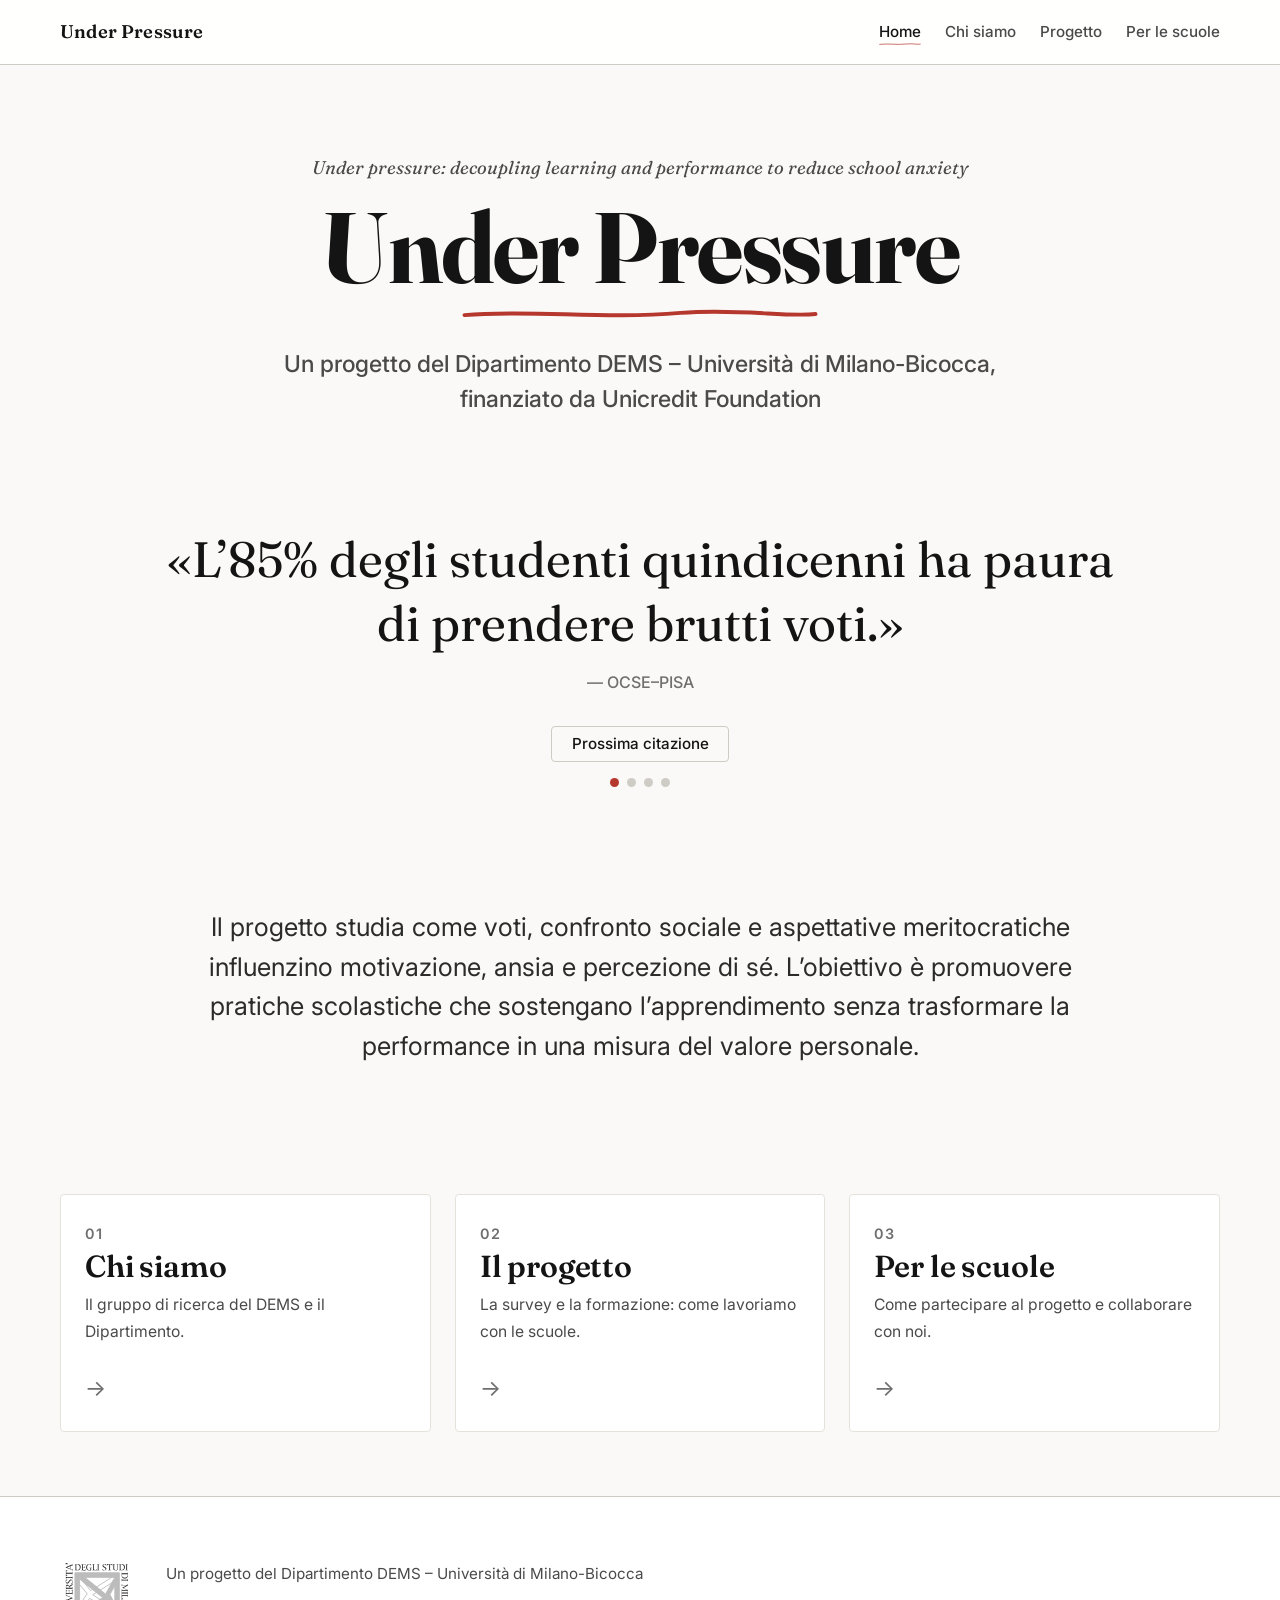
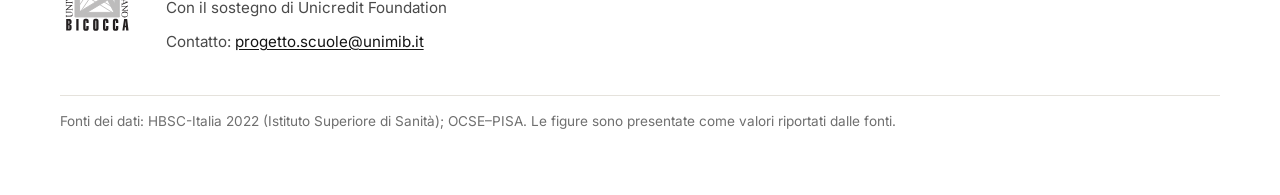
==== index.html @ 3877c5dd "Home: riordina hero → citazioni → descrizione → card; rimuovi sezione dati e logo hero; layout più a" ====
<!DOCTYPE html>
<html lang="it">
<head>
  <meta charset="utf-8">
  <meta name="viewport" content="width=device-width, initial-scale=1">
  <title>Under Pressure — DEMS, Università di Milano-Bicocca</title>
  <meta name="description" content="Under Pressure: un progetto di ricerca del DEMS dell'Università di Milano-Bicocca, finanziato da Unicredit Foundation, su voti, ansia e benessere scolastico.">
  <link rel="preconnect" href="https://fonts.googleapis.com">
  <link rel="preconnect" href="https://fonts.gstatic.com" crossorigin>
  <link rel="stylesheet" href="https://fonts.googleapis.com/css2?family=Fraunces:ital,opsz,wght@0,9..144,400;0,9..144,600;0,9..144,700;1,9..144,400&family=Inter:wght@400;500;600&display=swap">
  <link rel="stylesheet" href="assets/css/style.css">
</head>
<body>
  <a class="skip-link" href="#main">Vai al contenuto</a>

  <header class="site-header">
    <div class="container nav-inner">
      <a class="wordmark" href="index.html">Under Pressure</a>
      <button class="nav-toggle" type="button" aria-expanded="false" aria-controls="site-nav" aria-label="Apri il menu">
        <span class="nav-toggle-box"><span class="nav-toggle-bar"></span></span>
      </button>
      <nav id="site-nav" class="site-nav" aria-label="Navigazione principale">
        <a class="nav-link" href="index.html" aria-current="page">Home</a>
        <a class="nav-link" href="chi-siamo.html">Chi siamo</a>
        <a class="nav-link" href="progetto.html">Progetto</a>
        <a class="nav-link" href="per-le-scuole.html">Per le scuole</a>
      </nav>
    </div>
  </header>

  <main id="main">

    <section class="hero container" aria-labelledby="hero-title">
      <p class="eyebrow">Under pressure: decoupling learning and performance to reduce school anxiety</p>
      <h1 id="hero-title" class="hero-title">Under Pressure
        <svg class="pen-underline pen-underline--hero" width="320" height="16" viewBox="0 0 320 16" fill="none" aria-hidden="true" focusable="false">
          <path d="M4 9 C 64 4, 128 13, 196 7 C 250 3, 290 11, 316 8" stroke="#b5372e" stroke-width="3.5" stroke-linecap="round"/>
        </svg>
      </h1>
      <p class="hero-subtitle">Un progetto del Dipartimento DEMS – Università di Milano-Bicocca, finanziato da Unicredit Foundation</p>
    </section>

    <section class="quotebox container" aria-labelledby="quotebox-h">
      <h2 id="quotebox-h" class="visually-hidden">Citazioni dai dati</h2>
      <figure class="quote" aria-live="polite">
        <blockquote class="quote-text" id="quote-text">«L’85% degli studenti quindicenni ha paura di prendere brutti voti.»</blockquote>
        <figcaption class="quote-source" id="quote-source">— OCSE–PISA</figcaption>
      </figure>
      <div class="quote-controls">
        <button class="quote-next" type="button">Prossima citazione</button>
        <span class="quote-dots" aria-hidden="true"></span>
      </div>
    </section>

    <section class="intro container" aria-label="Il progetto in breve">
      <p class="lead intro-lead">Il progetto studia come voti, confronto sociale e aspettative meritocratiche influenzino motivazione, ansia e percezione di sé. L’obiettivo è promuovere pratiche scolastiche che sostengano l’apprendimento senza trasformare la performance in una misura del valore personale.</p>
    </section>

    <nav class="home-cards container" aria-label="Sezioni del sito">
      <a class="home-card" href="chi-siamo.html">
        <span class="home-card-index">01</span>
        <h2 class="home-card-title">Chi siamo</h2>
        <p class="home-card-desc">Il gruppo di ricerca del DEMS e il Dipartimento.</p>
        <span class="home-card-go" aria-hidden="true">→</span>
      </a>
      <a class="home-card" href="progetto.html">
        <span class="home-card-index">02</span>
        <h2 class="home-card-title">Il progetto</h2>
        <p class="home-card-desc">La survey e la formazione: come lavoriamo con le scuole.</p>
        <span class="home-card-go" aria-hidden="true">→</span>
      </a>
      <a class="home-card" href="per-le-scuole.html">
        <span class="home-card-index">03</span>
        <h2 class="home-card-title">Per le scuole</h2>
        <p class="home-card-desc">Come partecipare al progetto e collaborare con noi.</p>
        <span class="home-card-go" aria-hidden="true">→</span>
      </a>
    </nav>

  </main>

  <footer class="site-footer">
    <div class="container footer-inner">
      <div class="footer-brand">
        <img class="footer-logo" src="assets/img/bicocca-logo.svg" alt="Università di Milano-Bicocca" width="64" height="63">
      </div>
      <div class="footer-credits">
        <p>Un progetto del Dipartimento DEMS – Università di Milano-Bicocca</p>
        <p>Con il sostegno di Unicredit Foundation</p>
        <p class="footer-contact">Contatto: <a href="mailto:progetto.scuole@unimib.it">progetto.scuole@unimib.it</a></p>
      </div>
      <p class="footer-sources source">Fonti dei dati: HBSC-Italia 2022 (Istituto Superiore di Sanità); OCSE–PISA. Le figure sono presentate come valori riportati dalle fonti.</p>
    </div>
  </footer>

  <script src="assets/js/main.js" defer></script>
</body>
</html>
---- assets/css/style.css ----
/* ==========================================================================
   Under Pressure — DEMS, Università di Milano-Bicocca
   Elegant / minimalist / editorial. Black & white + one muted red "pen" ink.
   ========================================================================== */

/* ---------- Design tokens ---------- */
:root{
  --ink:#141414; --ink-soft:#2b2b2b; --grey-700:#4a4a4a; --grey-500:#6f6f6f;
  --grey-300:#cfccc6; --grey-200:#e5e2dc; --paper:#ffffff; --paper-warm:#faf9f7;
  --pen:#b5372e; --pen-ink:#9a2f27; --pen-wash:rgba(181,55,46,.10);
  --font-display:"Fraunces","Iowan Old Style","Palatino Linotype",Georgia,serif;
  --font-body:"Inter",system-ui,-apple-system,"Segoe UI",Roboto,Helvetica,Arial,sans-serif;
  --maxw:1240px; --maxw-text:46rem;
  --step-1:.25rem; --step-2:.5rem; --step-3:.75rem; --step-4:1rem; --step-5:1.5rem;
  --step-6:2rem; --step-7:3rem; --step-8:4rem; --step-9:6rem; --step-10:8rem;
  --radius:4px; --rule:1px solid var(--grey-300);
}

/* ---------- Reset / base ---------- */
*,*::before,*::after{box-sizing:border-box;}
html{-webkit-text-size-adjust:100%; scroll-behavior:smooth;}
body{
  margin:0;
  font:400 clamp(1.0625rem,.25vw + 1rem,1.2rem)/1.7 var(--font-body);
  color:var(--ink-soft);
  background:var(--paper-warm);
  -webkit-font-smoothing:antialiased;
  text-rendering:optimizeLegibility;
}
img,svg{max-width:100%;}
img{height:auto;}
a{color:var(--ink); text-underline-offset:.16em;}
a:hover{color:var(--pen-ink);}
strong{color:var(--ink);}
:focus-visible{outline:2px solid var(--pen); outline-offset:2px; border-radius:2px;}

/* ---------- Typography ---------- */
h1,.h1{margin:0; font:700 clamp(2.75rem,6vw + 1rem,5.25rem)/1.02 var(--font-display); letter-spacing:-.01em; color:var(--ink);}
h2,.h2{margin:0; font:600 clamp(1.9rem,3vw + 1rem,3rem)/1.1 var(--font-display); letter-spacing:-.005em; color:var(--ink);}
h3,.h3{margin:0; font:600 clamp(1.3rem,1.4vw + .9rem,1.75rem)/1.2 var(--font-display); color:var(--ink);}
p{margin:0 0 var(--step-4);}
.eyebrow{margin:0; font:italic 400 clamp(.95rem,1vw + .6rem,1.15rem)/1.4 var(--font-display); color:var(--grey-700);}
.lead{font:400 clamp(1.1rem,.7vw + 1rem,1.375rem)/1.6 var(--font-body); color:var(--ink-soft);}
.caption,.source{font:400 .85rem/1.4 var(--font-body); color:var(--grey-500);}

/* ---------- Layout ---------- */
.container{width:100%; max-width:var(--maxw); margin-inline:auto; padding-inline:clamp(1.25rem,4vw,2.5rem);}
.prose{max-width:var(--maxw-text);}
section{padding-block:clamp(3.5rem,8vw,8rem);}
section.page-head,section.hero{padding-bottom:clamp(2rem,5vw,4rem);}

/* ---------- Accessibility helpers ---------- */
.skip-link{
  position:absolute; left:var(--step-4); top:-100px; z-index:100;
  background:var(--ink); color:#fff; padding:.6rem 1rem; border-radius:var(--radius);
  font:500 .95rem/1 var(--font-body); text-decoration:none;
  transition:top .2s ease;
}
.skip-link:focus{top:var(--step-4); color:#fff;}
.visually-hidden{
  position:absolute !important; width:1px; height:1px; padding:0; margin:-1px;
  overflow:hidden; clip:rect(0 0 0 0); clip-path:inset(50%); white-space:nowrap; border:0;
}

/* ---------- Pen-stroke motif ---------- */
.pen-underline{display:block; width:min(240px,42%); height:auto; margin-top:.35rem;}
.pen-underline--hero{display:block; width:min(360px,52%); margin:.4rem auto 0;}
.pen-divider{display:block; width:100%; height:12px; margin-block:clamp(1.5rem,4vw,3rem);}
.stat-annotated{position:relative; display:inline-block; padding:.25em .55em;}
.pen-circle{position:absolute; inset:-14% -8%; width:116%; height:128%; pointer-events:none;}

/* ---------- Header / nav ---------- */
.site-header{
  position:sticky; top:0; z-index:50;
  background:color-mix(in srgb,var(--paper) 88%, transparent);
  -webkit-backdrop-filter:saturate(1.1) blur(8px);
  backdrop-filter:saturate(1.1) blur(8px);
  border-bottom:var(--rule);
}
.nav-inner{position:relative; display:flex; align-items:center; justify-content:space-between; min-height:64px;}
.wordmark{font:600 1.15rem/1 var(--font-display); color:var(--ink); text-decoration:none; letter-spacing:.01em;}
.wordmark:hover{color:var(--pen-ink);}
.site-nav{display:flex; gap:var(--step-5);}
.nav-link{font:500 .95rem/1 var(--font-body); color:var(--grey-700); text-decoration:none; padding-block:.4rem; position:relative;}
.nav-link:hover{color:var(--ink);}
.nav-link[aria-current="page"]{color:var(--ink);}
.nav-link[aria-current="page"]::after{
  content:""; position:absolute; left:0; right:0; bottom:-2px; height:8px;
  background-image:url("data:image/svg+xml,%3Csvg xmlns='http://www.w3.org/2000/svg' width='120' height='8' viewBox='0 0 120 8' fill='none'%3E%3Cpath d='M2 5 C 26 2, 52 7, 78 4 C 96 2, 108 6, 118 4.5' stroke='%23b5372e' stroke-width='2' stroke-linecap='round'/%3E%3C/svg%3E");
  background-repeat:no-repeat; background-size:100% 100%;
}

/* Hamburger */
.nav-toggle{
  display:none; width:44px; height:44px; align-items:center; justify-content:center;
  background:none; border:0; cursor:pointer; color:var(--ink); padding:0;
}
.nav-toggle-box{position:relative; display:block; width:24px; height:16px;}
.nav-toggle-bar,.nav-toggle-bar::before,.nav-toggle-bar::after{
  content:""; position:absolute; left:0; width:24px; height:2px; background:var(--ink);
  border-radius:2px; transition:transform .3s ease, opacity .2s ease;
}
.nav-toggle-bar{top:7px;}
.nav-toggle-bar::before{top:-7px;}
.nav-toggle-bar::after{top:7px;}
.is-open .nav-toggle-bar{background:transparent;}
.is-open .nav-toggle-bar::before{transform:translateY(7px) rotate(45deg);}
.is-open .nav-toggle-bar::after{transform:translateY(-7px) rotate(-45deg);}

/* ---------- Hero ---------- */
.hero{max-width:var(--maxw); text-align:center; padding-top:clamp(3rem,7vw,6rem); padding-bottom:clamp(1.5rem,4vw,3rem);}
.hero .eyebrow{max-width:48rem; margin-inline:auto;}
.hero-title{margin:var(--step-4) 0 var(--step-5); font:700 clamp(2.9rem,7vw + 1rem,6.25rem)/1.02 var(--font-display); letter-spacing:-.015em;}
.pen-underline--hero{margin-inline:auto;}
.hero-subtitle{max-width:46rem; margin:0 auto; font:500 clamp(1.1rem,1vw + .95rem,1.45rem)/1.5 var(--font-body); color:var(--grey-700);}

/* ---------- Intro (short project description) ---------- */
.intro{padding-block:clamp(1.5rem,4vw,3rem);}
.intro-lead{max-width:54rem; margin-inline:auto; text-align:center; font:400 clamp(1.2rem,.9vw + 1.05rem,1.6rem)/1.55 var(--font-body); color:var(--ink-soft);}

/* ---------- Home cards ---------- */
.home-cards{display:grid; grid-template-columns:repeat(3,1fr); gap:var(--step-5); padding-block:clamp(2rem,5vw,4rem);}
.home-card{
  display:flex; flex-direction:column; gap:var(--step-2);
  padding:var(--step-6) var(--step-5) var(--step-5);
  background:var(--paper); border:1px solid var(--grey-200); border-radius:var(--radius);
  text-decoration:none; color:var(--ink-soft);
  transition:border-color .3s ease, transform .3s ease;
}
.home-card:hover{border-color:var(--pen); transform:translateY(-2px); color:var(--ink-soft);}
.home-card-index{font:600 .9rem/1 var(--font-body); letter-spacing:.14em; color:var(--grey-500); transition:color .3s ease;}
.home-card:hover .home-card-index{color:var(--pen);}
.home-card-title{font:600 clamp(1.4rem,1.5vw + 1rem,1.9rem)/1.15 var(--font-display); color:var(--ink); margin:0;}
.home-card-desc{margin:0; color:var(--grey-700); font-size:.98rem;}
.home-card-go{margin-top:auto; padding-top:var(--step-4); font-size:1.4rem; color:var(--grey-500); transition:color .3s ease, transform .3s ease;}
.home-card:hover .home-card-go{color:var(--pen); transform:translateX(4px);}

/* ---------- Data section / charts ---------- */
.data-section .lead{margin-top:var(--step-4);}
.charts-grid{display:grid; grid-template-columns:repeat(2,1fr); gap:var(--step-7); margin-top:clamp(2rem,5vw,3.5rem);}
.chart{margin:0; padding:var(--step-5); background:var(--paper); border:1px solid var(--grey-200); border-radius:var(--radius);}
.chart-title{font:600 clamp(1.1rem,1vw + .8rem,1.3rem)/1.25 var(--font-display); color:var(--ink); margin:0 0 var(--step-4);}
.chart svg.chart-svg{width:100%; height:auto; display:block;}
.chart figcaption{margin-top:var(--step-3);}

/* Chart reveal (motion-guarded below) */
.chart .bar{transition:transform .9s cubic-bezier(.2,.7,.2,1);}
.chart-a .bar{transform-box:fill-box; transform-origin:bottom; transform:scaleY(0);}
.chart-b .bar{transform-box:fill-box; transform-origin:left; transform:scaleX(0);}
.chart-a.is-visible .bar{transform:scaleY(1);}
.chart-b.is-visible .bar{transform:scaleX(1);}
.chart-a .bar:nth-of-type(1){transition-delay:0s;}
.chart-a .bar:nth-of-type(2){transition-delay:.12s;}
.chart-a .bar:nth-of-type(3){transition-delay:.24s;}
.chart-b .bar:nth-of-type(1){transition-delay:0s;}
.chart-b .bar:nth-of-type(2){transition-delay:.12s;}
.chart-b .bar:nth-of-type(3){transition-delay:.24s;}
.axis-line{stroke:var(--grey-200); stroke-width:1;}
.axis-base{stroke:var(--grey-300); stroke-width:1.5;}
.bar-value{font:700 15px/1 var(--font-body); fill:var(--grey-700);}
.bar-value--hi{fill:var(--pen);}
.axis-label{font:500 13px/1.2 var(--font-body); fill:var(--grey-700);}
.cat-label{font:400 13px/1.3 var(--font-body); fill:var(--grey-700);}

/* Stat tile */
.stat-tile{
  margin-top:clamp(2rem,5vw,3.5rem); padding-top:clamp(1.5rem,4vw,2.5rem);
  border-top:var(--rule); max-width:var(--maxw-text);
}
.stat-tile p{font:400 clamp(1.15rem,1vw + 1rem,1.5rem)/1.5 var(--font-body); color:var(--ink-soft);}
.stat-tile .source{font-size:.85rem;}
.stat-num{font:700 1.15em/1 var(--font-display); color:var(--pen); font-style:normal;}
.stat-num-plain{font:700 1.15em/1 var(--font-display); color:var(--ink); font-weight:700;}

/* ---------- Quote box ---------- */
.quotebox{text-align:center; padding-top:clamp(1.5rem,4vw,3rem); padding-bottom:clamp(2.5rem,6vw,4.5rem);}
.quote{position:relative; margin:0 auto; max-width:60rem;}
.quote-text{
  margin:0; font:400 clamp(1.65rem,3vw + 1rem,3.1rem)/1.28 var(--font-display);
  color:var(--ink); transition:opacity .4s ease;
}
.quote-source{margin-top:var(--step-4); font:500 1rem/1.4 var(--font-body); color:var(--grey-500);}
.quote-controls{display:flex; flex-direction:column; align-items:center; gap:var(--step-4); margin-top:var(--step-6);}
.quote-next{
  background:none; border:1px solid var(--grey-300); border-radius:var(--radius);
  padding:.6rem 1.2rem; font:500 .95rem/1 var(--font-body); color:var(--ink);
  cursor:pointer; transition:border-color .3s ease, color .3s ease;
}
.quote-next:hover{border-color:var(--pen); color:var(--pen-ink);}
.quote-dots{display:inline-flex; gap:.5rem;}
.quote-dots button{
  width:9px; height:9px; padding:0; border:0; border-radius:50%;
  background:var(--grey-300); cursor:pointer; transition:background .3s ease;
}
.quote-dots button[aria-current="true"]{background:var(--pen);}

/* ---------- Chi siamo ---------- */
.page-head .lead{margin-top:var(--step-4);}
.team{display:grid; grid-template-columns:repeat(3,1fr); gap:var(--step-6); padding-block:clamp(2rem,5vw,4rem);}
.team-card{
  display:flex; flex-direction:column; align-items:flex-start; gap:var(--step-3);
  padding:var(--step-5); background:var(--paper); border:1px solid var(--grey-200);
  border-radius:var(--radius); transition:border-color .3s ease;
}
.team-card:hover,.team-card:focus-within{border-color:var(--grey-300);}
.team-photo{
  width:clamp(140px,18vw,200px); aspect-ratio:1/1; object-fit:cover; object-position:center top;
  border-radius:50%; border:1px solid var(--grey-200);
  filter:grayscale(1) contrast(1.02); transition:filter .4s ease;
}
.team-card:hover .team-photo,.team-card:focus-within .team-photo{filter:grayscale(0);}
.team-name{font:600 clamp(1.3rem,1.4vw + .9rem,1.65rem)/1.2 var(--font-display); color:var(--ink); margin:0;}
.team-role{margin:0; font:500 .95rem/1.4 var(--font-body); color:var(--pen-ink);}
.team-bio{margin:0; color:var(--ink-soft); font-size:.98rem;}
.dems{background:var(--paper); border-top:var(--rule);}
.dems .prose{margin-top:var(--step-4);}

/* ---------- Progetto ---------- */
.subnav{display:flex; flex-wrap:wrap; gap:var(--step-3); margin-top:var(--step-6);}
.subnav-link{
  display:inline-flex; align-items:center; padding:.5rem 1rem;
  border:1px solid var(--grey-300); border-radius:999px;
  font:500 .95rem/1 var(--font-body); color:var(--ink); text-decoration:none;
  transition:border-color .3s ease, color .3s ease, background .3s ease;
}
.subnav-link:hover{border-color:var(--pen); color:var(--pen-ink); background:var(--pen-wash);}
.proj-section{scroll-margin-top:88px;}
.proj-section h2{margin-bottom:var(--step-5);}
.proj-section .prose p{color:var(--ink-soft);}
.note{
  margin-top:var(--step-5); padding-left:var(--step-4);
  border-left:2px solid var(--pen); font:italic 400 1.05rem/1.6 var(--font-display);
  color:var(--grey-700);
}
.cta{
  display:inline-flex; align-items:center; gap:.6rem; background:var(--pen); color:#fff;
  padding:.85rem 1.4rem; border-radius:var(--radius);
  font:600 1.05rem/1 var(--font-body); text-decoration:none; margin-top:var(--step-5);
}
.cta:hover{background:var(--pen-ink); color:#fff;}
.cta .cta-arrow{transition:transform .3s ease;}
.cta:hover .cta-arrow{transform:translateX(4px);}

/* ---------- Per le scuole ---------- */
.school-ctas{display:grid; grid-template-columns:repeat(2,1fr); gap:var(--step-6); padding-block:clamp(2rem,5vw,4rem);}
.school-card{
  display:flex; flex-direction:column; align-items:flex-start; gap:var(--step-3);
  padding:var(--step-6) var(--step-5); background:var(--paper);
  border:1px solid var(--grey-200); border-radius:var(--radius);
  transition:border-color .3s ease;
}
.school-card:hover{border-color:var(--pen);}
.school-symbol{font-size:2rem; line-height:1; color:var(--pen);}
.school-card h2{font:600 clamp(1.4rem,1.5vw + 1rem,1.9rem)/1.15 var(--font-display); margin:0;}
.school-card p{margin:0; color:var(--grey-700);}
.link-arrow{font:500 .98rem/1 var(--font-body); color:var(--ink); text-decoration:none; border-bottom:1px solid var(--grey-300); padding-bottom:2px;}
.link-arrow:hover{color:var(--pen-ink); border-color:var(--pen);}
.school-card .cta{margin-top:var(--step-3);}
.contact{text-align:center;}
.contact h2{display:inline-block;}
.contact .pen-underline{margin-inline:auto;}
.contact-email{margin-top:var(--step-5);}
.contact-email a{font:600 clamp(1.5rem,3vw + 1rem,2.75rem)/1.2 var(--font-display); color:var(--ink); text-decoration:none; border-bottom:2px solid transparent; transition:border-color .3s ease, color .3s ease;}
.contact-email a:hover{color:var(--pen-ink); border-color:var(--pen);}

/* ---------- Footer ---------- */
.site-footer{background:var(--paper); border-top:var(--rule); padding-block:clamp(2.5rem,6vw,4rem);}
.footer-inner{display:flex; flex-wrap:wrap; align-items:flex-start; gap:var(--step-6);}
.footer-brand{flex:0 0 auto;}
.footer-logo{height:clamp(54px,6vw,72px); width:auto; display:block;}
.footer-credits{flex:1 1 240px;}
.footer-credits p{margin:0 0 var(--step-2); color:var(--grey-700); font-size:.95rem;}
.footer-contact a{color:var(--ink); text-decoration:underline;}
.footer-contact a:hover{color:var(--pen-ink);}
.footer-sources{flex:1 1 100%; margin:0; padding-top:var(--step-4); border-top:1px solid var(--grey-200);}

/* ---------- Responsive ---------- */
@media (max-width:1000px){
  .team{grid-template-columns:repeat(2,1fr);}
}
@media (max-width:820px){
  .charts-grid{grid-template-columns:1fr;}
}
@media (max-width:720px){
  .nav-toggle{display:inline-flex;}
  .site-nav{display:none;}
  .is-open .site-nav{
    display:flex; flex-direction:column; gap:var(--step-4);
    position:absolute; top:100%; left:0; right:0;
    background:var(--paper); border-bottom:var(--rule);
    padding:var(--step-4) clamp(1.25rem,4vw,2.5rem);
  }
  .home-cards{grid-template-columns:1fr;}
  .team{grid-template-columns:1fr;}
  .school-ctas{grid-template-columns:1fr;}
}

/* ---------- Reduced motion ---------- */
@media (prefers-reduced-motion:reduce){
  html{scroll-behavior:auto;}
  *,*::before,*::after{animation-duration:.001ms !important; animation-iteration-count:1 !important; transition-duration:.001ms !important; scroll-behavior:auto !important;}
  .chart-a .bar{transform:scaleY(1);}
  .chart-b .bar{transform:scaleX(1);}
  .quote-text{transition:none;}
}
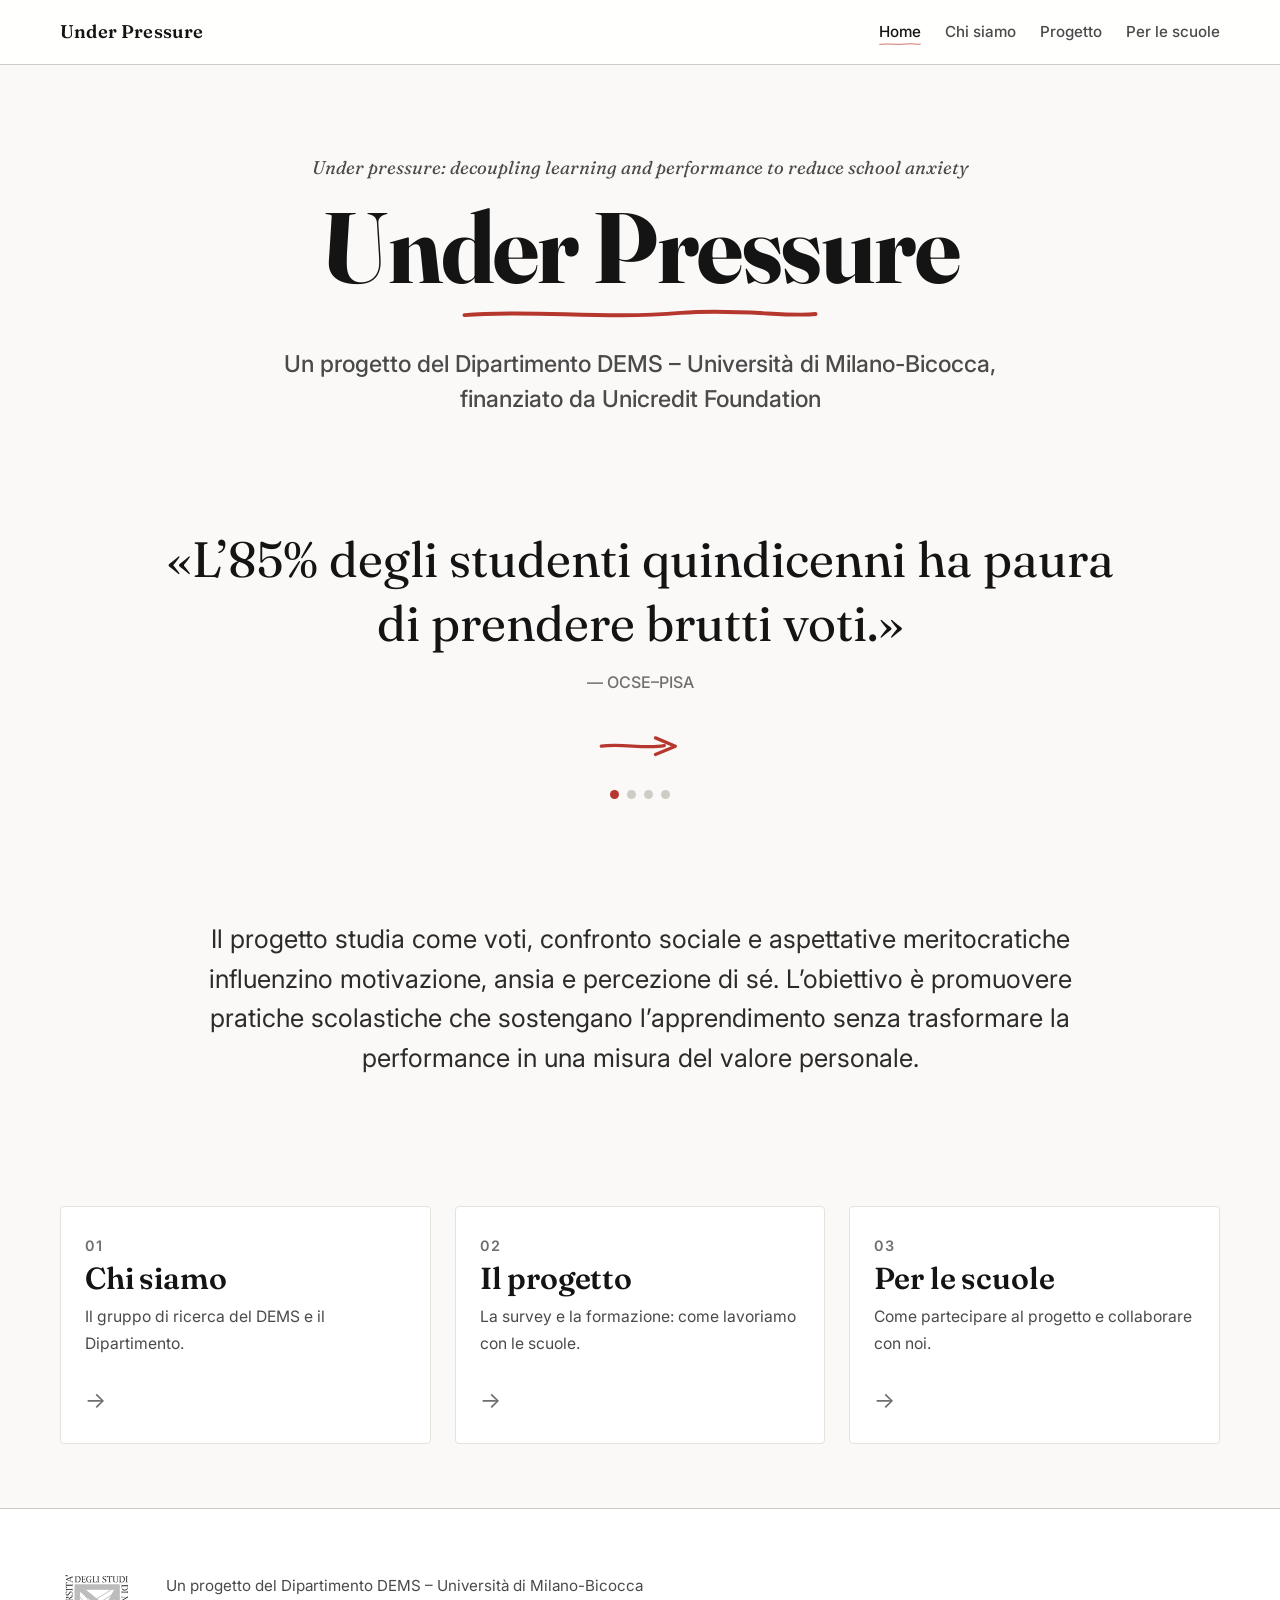
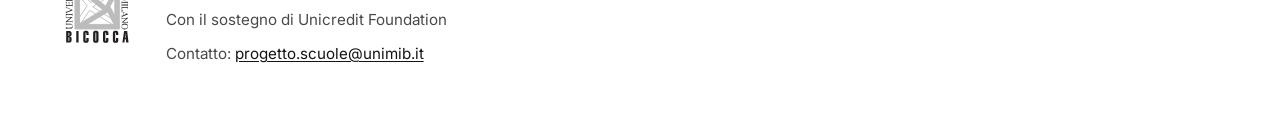
==== commit f3c28e95: "Home: sostituisci il bottone citazione con una freccia rossa a mano; rimuovi la nota fonti dal foote" ====
--- a/index.html
+++ b/index.html
@@ -47,7 +47,12 @@
         <figcaption class="quote-source" id="quote-source">— OCSE–PISA</figcaption>
       </figure>
       <div class="quote-controls">
-        <button class="quote-next" type="button">Prossima citazione</button>
+        <button class="quote-next" type="button" aria-label="Prossima citazione">
+          <svg class="pen-arrow" width="76" height="22" viewBox="0 0 76 22" fill="none" aria-hidden="true" focusable="false">
+            <path d="M3 11 C 22 8, 42 14, 60 10.5" stroke="#b5372e" stroke-width="3" stroke-linecap="round"/>
+            <path d="M52 3.5 L 70 11 L 52 18.5" stroke="#b5372e" stroke-width="3" stroke-linecap="round" stroke-linejoin="round"/>
+          </svg>
+        </button>
         <span class="quote-dots" aria-hidden="true"></span>
       </div>
     </section>
@@ -89,7 +94,6 @@
         <p>Con il sostegno di Unicredit Foundation</p>
         <p class="footer-contact">Contatto: <a href="mailto:progetto.scuole@unimib.it">progetto.scuole@unimib.it</a></p>
       </div>
-      <p class="footer-sources source">Fonti dei dati: HBSC-Italia 2022 (Istituto Superiore di Sanità); OCSE–PISA. Le figure sono presentate come valori riportati dalle fonti.</p>
     </div>
   </footer>
 
--- a/assets/css/style.css
+++ b/assets/css/style.css
@@ -180,13 +180,14 @@
   color:var(--ink); transition:opacity .4s ease;
 }
 .quote-source{margin-top:var(--step-4); font:500 1rem/1.4 var(--font-body); color:var(--grey-500);}
-.quote-controls{display:flex; flex-direction:column; align-items:center; gap:var(--step-4); margin-top:var(--step-6);}
+.quote-controls{display:flex; flex-direction:column; align-items:center; gap:var(--step-5); margin-top:var(--step-6);}
 .quote-next{
-  background:none; border:1px solid var(--grey-300); border-radius:var(--radius);
-  padding:.6rem 1.2rem; font:500 .95rem/1 var(--font-body); color:var(--ink);
-  cursor:pointer; transition:border-color .3s ease, color .3s ease;
-}
-.quote-next:hover{border-color:var(--pen); color:var(--pen-ink);}
+  background:none; border:0; padding:.5rem 1rem; cursor:pointer; color:var(--pen);
+  display:inline-flex; align-items:center; justify-content:center;
+  transition:transform .3s ease;
+}
+.quote-next:hover{transform:translateX(5px);}
+.pen-arrow{display:block; width:clamp(64px,8vw,84px); height:auto;}
 .quote-dots{display:inline-flex; gap:.5rem;}
 .quote-dots button{
   width:9px; height:9px; padding:0; border:0; border-radius:50%;
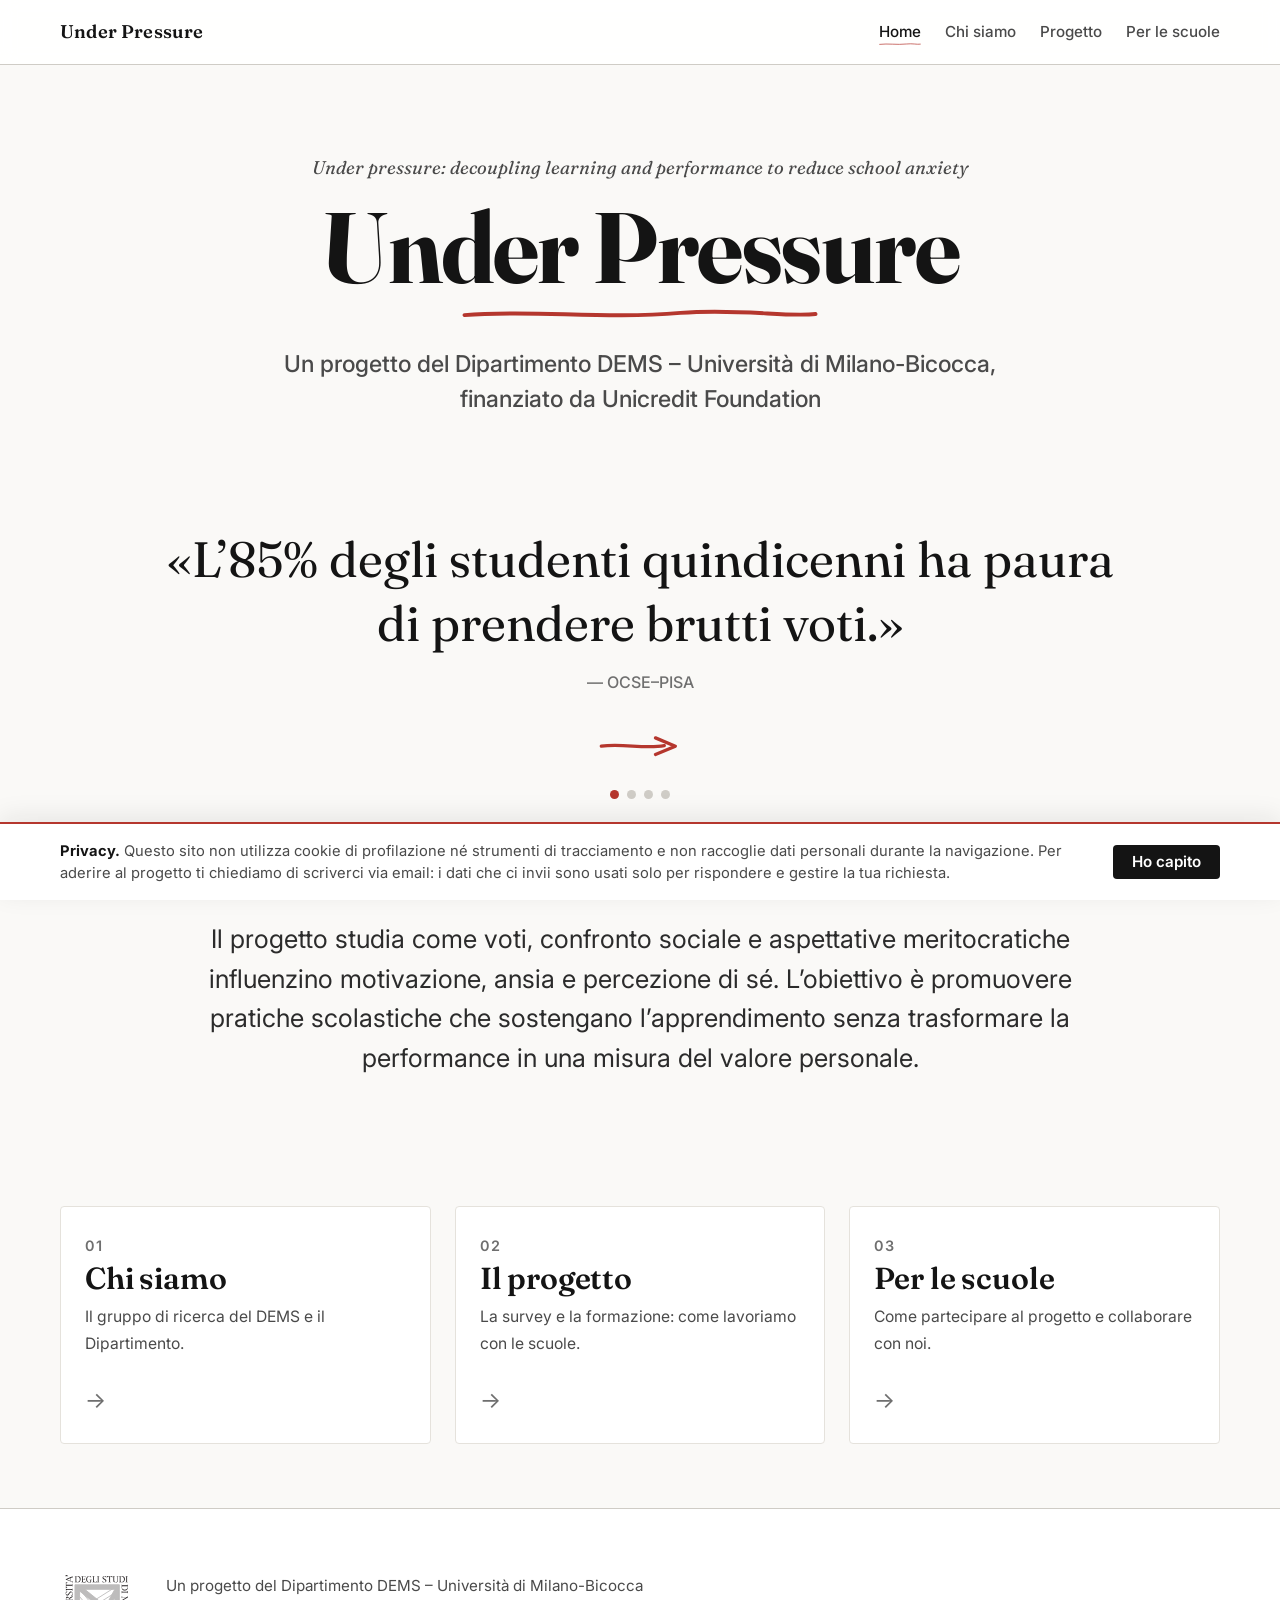
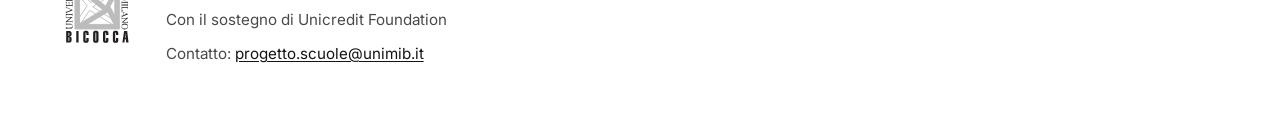
==== commit 5b136ea3: "Aggiungi banner informativo privacy sulla home Nota informativa (non banner di consenso): il sito no" ====
--- a/index.html
+++ b/index.html
@@ -97,6 +97,13 @@
     </div>
   </footer>
 
+  <div class="privacy-banner" id="privacy-banner" role="region" aria-label="Informativa sulla privacy" hidden>
+    <div class="container privacy-inner">
+      <p class="privacy-text"><strong>Privacy.</strong> Questo sito non utilizza cookie di profilazione né strumenti di tracciamento e non raccoglie dati personali durante la navigazione. Per aderire al progetto ti chiediamo di scriverci via email: i dati che ci invii sono usati solo per rispondere e gestire la tua richiesta.</p>
+      <button class="privacy-dismiss" type="button">Ho capito</button>
+    </div>
+  </div>
+
   <script src="assets/js/main.js" defer></script>
 </body>
 </html>
--- a/assets/css/style.css
+++ b/assets/css/style.css
@@ -242,6 +242,49 @@
 .cta .cta-arrow{transition:transform .3s ease;}
 .cta:hover .cta-arrow{transform:translateX(4px);}
 
+/* ---------- Partecipa (spiegazione esperimento) ---------- */
+.callout{
+  margin-top:var(--step-5); padding:var(--step-5) var(--step-6);
+  background:var(--pen-wash); border:1px solid var(--grey-200);
+  border-left:3px solid var(--pen); border-radius:var(--radius);
+}
+.callout p{margin:0; color:var(--ink-soft);}
+.callout p+p{margin-top:var(--step-3);}
+
+.groups{
+  display:grid; grid-template-columns:repeat(3,1fr); gap:var(--step-5);
+  margin-top:var(--step-6); padding:0; list-style:none;
+}
+.group-card{
+  display:flex; flex-direction:column; gap:var(--step-3);
+  padding:var(--step-6) var(--step-5) var(--step-5);
+  background:var(--paper); border:1px solid var(--grey-200); border-radius:var(--radius);
+}
+.group-num{font:700 .9rem/1 var(--font-body); letter-spacing:.14em; color:var(--pen); text-transform:uppercase;}
+.group-title{font:600 clamp(1.2rem,1.2vw + .9rem,1.5rem)/1.15 var(--font-display); color:var(--ink); margin:0;}
+.group-card p{margin:0; color:var(--grey-700); font-size:.98rem;}
+
+.info-list{margin:var(--step-5) 0 0; padding:0; list-style:none; display:grid; gap:var(--step-3);}
+.info-list li{position:relative; padding-left:1.8rem; color:var(--ink-soft);}
+.info-list li::before{
+  content:"✓"; position:absolute; left:0; top:0; color:var(--pen); font-weight:700;
+}
+
+.timeline{margin:var(--step-6) 0 0; padding:0; list-style:none; display:grid; gap:0;}
+.tl-item{
+  display:grid; grid-template-columns:minmax(9rem,12rem) 1fr; gap:var(--step-5);
+  padding:var(--step-5) 0; border-top:1px solid var(--grey-200); align-items:baseline;
+}
+.tl-item:last-child{border-bottom:1px solid var(--grey-200);}
+.tl-date{font:600 1rem/1.3 var(--font-body); color:var(--pen-ink);}
+.tl-body{margin:0; color:var(--ink-soft);}
+.tl-body strong{color:var(--ink);}
+
+@media (max-width:720px){
+  .groups{grid-template-columns:1fr;}
+  .tl-item{grid-template-columns:1fr; gap:var(--step-1); padding:var(--step-4) 0;}
+}
+
 /* ---------- Per le scuole ---------- */
 .school-ctas{display:grid; grid-template-columns:repeat(2,1fr); gap:var(--step-6); padding-block:clamp(2rem,5vw,4rem);}
 .school-card{
@@ -275,6 +318,38 @@
 .footer-contact a:hover{color:var(--pen-ink);}
 .footer-sources{flex:1 1 100%; margin:0; padding-top:var(--step-4); border-top:1px solid var(--grey-200);}
 
+/* ---------- Privacy banner ---------- */
+.privacy-banner{
+  position:fixed; left:0; right:0; bottom:0; z-index:60;
+  background:color-mix(in srgb,var(--paper) 96%, transparent);
+  -webkit-backdrop-filter:saturate(1.1) blur(8px);
+  backdrop-filter:saturate(1.1) blur(8px);
+  border-top:2px solid var(--pen);
+  box-shadow:0 -6px 24px rgba(20,20,20,.08);
+}
+.privacy-banner[hidden]{display:none;}
+.privacy-inner{
+  display:flex; align-items:center; gap:var(--step-5);
+  padding-block:var(--step-4);
+}
+.privacy-text{
+  margin:0; flex:1 1 auto;
+  font:400 .92rem/1.5 var(--font-body); color:var(--grey-700);
+}
+.privacy-text strong{color:var(--ink);}
+.privacy-dismiss{
+  flex:0 0 auto; cursor:pointer;
+  background:var(--ink); color:#fff; border:0; border-radius:var(--radius);
+  padding:.6rem 1.2rem; font:600 .95rem/1 var(--font-body);
+  transition:background .3s ease;
+}
+.privacy-dismiss:hover{background:var(--pen-ink);}
+
+@media (max-width:640px){
+  .privacy-inner{flex-direction:column; align-items:flex-start; gap:var(--step-3);}
+  .privacy-dismiss{align-self:flex-end;}
+}
+
 /* ---------- Responsive ---------- */
 @media (max-width:1000px){
   .team{grid-template-columns:repeat(2,1fr);}
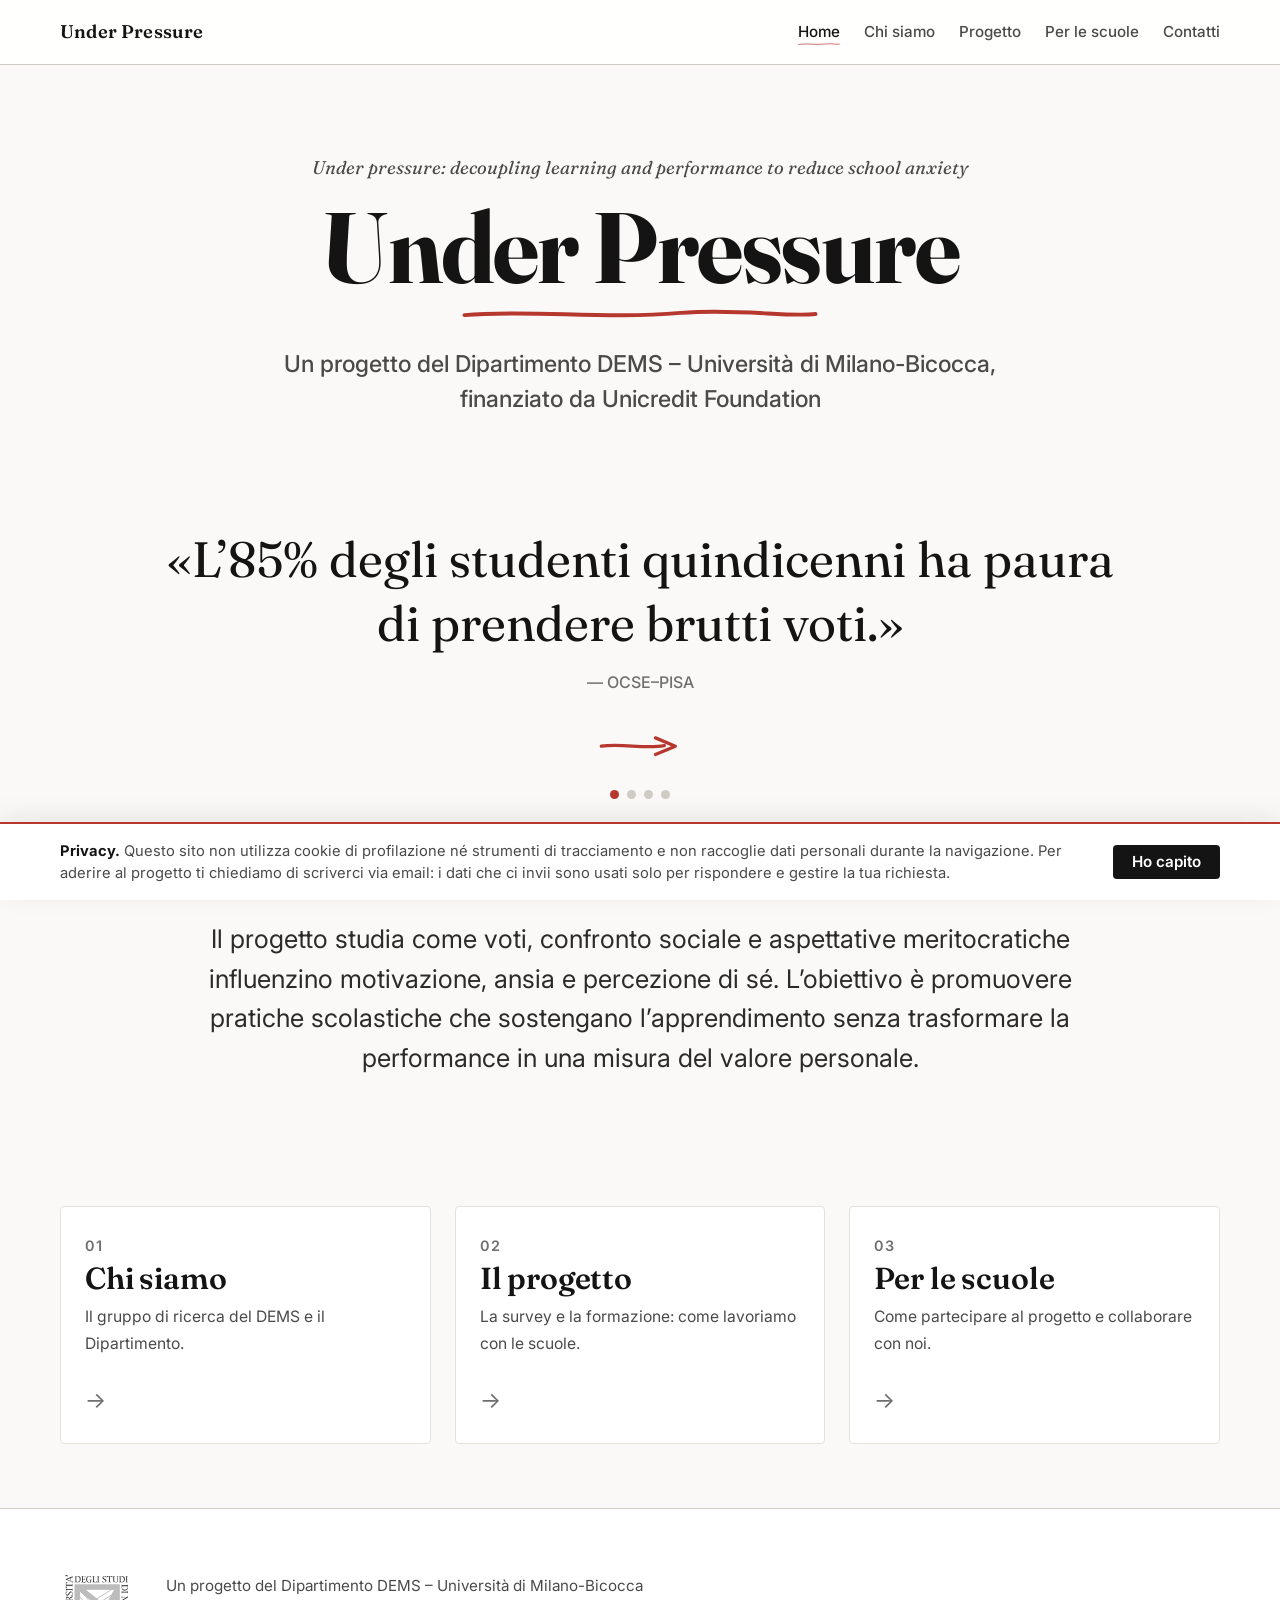
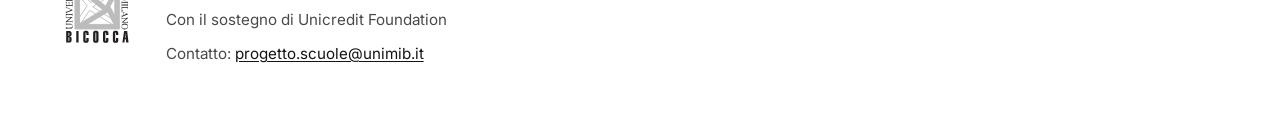
==== commit 301c4571: "Aggiunge la pagina Contatti, link ai profili UniMiB, correzioni - progetto.html: rimuove la CTA "Con" ====
--- a/index.html
+++ b/index.html
@@ -23,7 +23,8 @@
         <a class="nav-link" href="index.html" aria-current="page">Home</a>
         <a class="nav-link" href="chi-siamo.html">Chi siamo</a>
         <a class="nav-link" href="progetto.html">Progetto</a>
-        <a class="nav-link" href="per-le-scuole.html">Per le scuole</a>
+        <a class="nav-link" href="partecipa.html">Per le scuole</a>
+        <a class="nav-link" href="contatti.html">Contatti</a>
       </nav>
     </div>
   </header>
@@ -74,7 +75,7 @@
         <p class="home-card-desc">La survey e la formazione: come lavoriamo con le scuole.</p>
         <span class="home-card-go" aria-hidden="true">→</span>
       </a>
-      <a class="home-card" href="per-le-scuole.html">
+      <a class="home-card" href="partecipa.html">
         <span class="home-card-index">03</span>
         <h2 class="home-card-title">Per le scuole</h2>
         <p class="home-card-desc">Come partecipare al progetto e collaborare con noi.</p>
--- a/assets/css/style.css
+++ b/assets/css/style.css
@@ -213,6 +213,8 @@
 .team-name{font:600 clamp(1.3rem,1.4vw + .9rem,1.65rem)/1.2 var(--font-display); color:var(--ink); margin:0;}
 .team-role{margin:0; font:500 .95rem/1.4 var(--font-body); color:var(--pen-ink);}
 .team-bio{margin:0; color:var(--ink-soft); font-size:.98rem;}
+.team-link{margin-top:var(--step-2); font:500 .95rem/1.4 var(--font-body); color:var(--ink); text-decoration:none; border-bottom:1px solid var(--grey-300); padding-bottom:2px; align-self:flex-start;}
+.team-link:hover{color:var(--pen-ink); border-color:var(--pen);}
 .dems{background:var(--paper); border-top:var(--rule);}
 .dems .prose{margin-top:var(--step-4);}
 
@@ -285,27 +287,32 @@
   .tl-item{grid-template-columns:1fr; gap:var(--step-1); padding:var(--step-4) 0;}
 }
 
-/* ---------- Per le scuole ---------- */
-.school-ctas{display:grid; grid-template-columns:repeat(2,1fr); gap:var(--step-6); padding-block:clamp(2rem,5vw,4rem);}
-.school-card{
-  display:flex; flex-direction:column; align-items:flex-start; gap:var(--step-3);
-  padding:var(--step-6) var(--step-5); background:var(--paper);
-  border:1px solid var(--grey-200); border-radius:var(--radius);
-  transition:border-color .3s ease;
-}
-.school-card:hover{border-color:var(--pen);}
-.school-symbol{font-size:2rem; line-height:1; color:var(--pen);}
-.school-card h2{font:600 clamp(1.4rem,1.5vw + 1rem,1.9rem)/1.15 var(--font-display); margin:0;}
-.school-card p{margin:0; color:var(--grey-700);}
-.link-arrow{font:500 .98rem/1 var(--font-body); color:var(--ink); text-decoration:none; border-bottom:1px solid var(--grey-300); padding-bottom:2px;}
-.link-arrow:hover{color:var(--pen-ink); border-color:var(--pen);}
-.school-card .cta{margin-top:var(--step-3);}
 .contact{text-align:center;}
 .contact h2{display:inline-block;}
 .contact .pen-underline{margin-inline:auto;}
+.contact-intro{margin-top:var(--step-4); margin-inline:auto; color:var(--ink-soft);}
 .contact-email{margin-top:var(--step-5);}
 .contact-email a{font:600 clamp(1.5rem,3vw + 1rem,2.75rem)/1.2 var(--font-display); color:var(--ink); text-decoration:none; border-bottom:2px solid transparent; transition:border-color .3s ease, color .3s ease;}
 .contact-email a:hover{color:var(--pen-ink); border-color:var(--pen);}
+
+/* ---------- Contatti: il gruppo ---------- */
+.people{text-align:center; padding-block:clamp(2rem,5vw,4rem);}
+.people h2{display:inline-block;}
+.people .pen-underline{margin-inline:auto;}
+.people-grid{display:grid; grid-template-columns:repeat(3,1fr); gap:var(--step-6); margin-top:var(--step-6); text-align:center;}
+.person-card{
+  display:flex; flex-direction:column; align-items:center; gap:var(--step-2);
+  padding:var(--step-5); background:var(--paper);
+  border:1px solid var(--grey-200); border-radius:var(--radius);
+  transition:border-color .3s ease;
+}
+.person-card:hover{border-color:var(--pen);}
+.person-name{font:600 clamp(1.2rem,1.2vw + .9rem,1.5rem)/1.2 var(--font-display); color:var(--ink); margin:0;}
+.person-role{margin:0; font:500 .95rem/1.4 var(--font-body); color:var(--pen-ink);}
+.person-mail{margin:0;}
+.person-mail a{font:500 1.05rem/1.3 var(--font-body); color:var(--ink); text-decoration:none; border-bottom:1px solid var(--grey-300); padding-bottom:2px; transition:color .3s ease, border-color .3s ease; word-break:break-word;}
+.person-mail a:hover{color:var(--pen-ink); border-color:var(--pen);}
+.person-card .team-link{align-self:center;}
 
 /* ---------- Footer ---------- */
 .site-footer{background:var(--paper); border-top:var(--rule); padding-block:clamp(2.5rem,6vw,4rem);}
@@ -368,7 +375,7 @@
   }
   .home-cards{grid-template-columns:1fr;}
   .team{grid-template-columns:1fr;}
-  .school-ctas{grid-template-columns:1fr;}
+  .people-grid{grid-template-columns:1fr;}
 }
 
 /* ---------- Reduced motion ---------- */
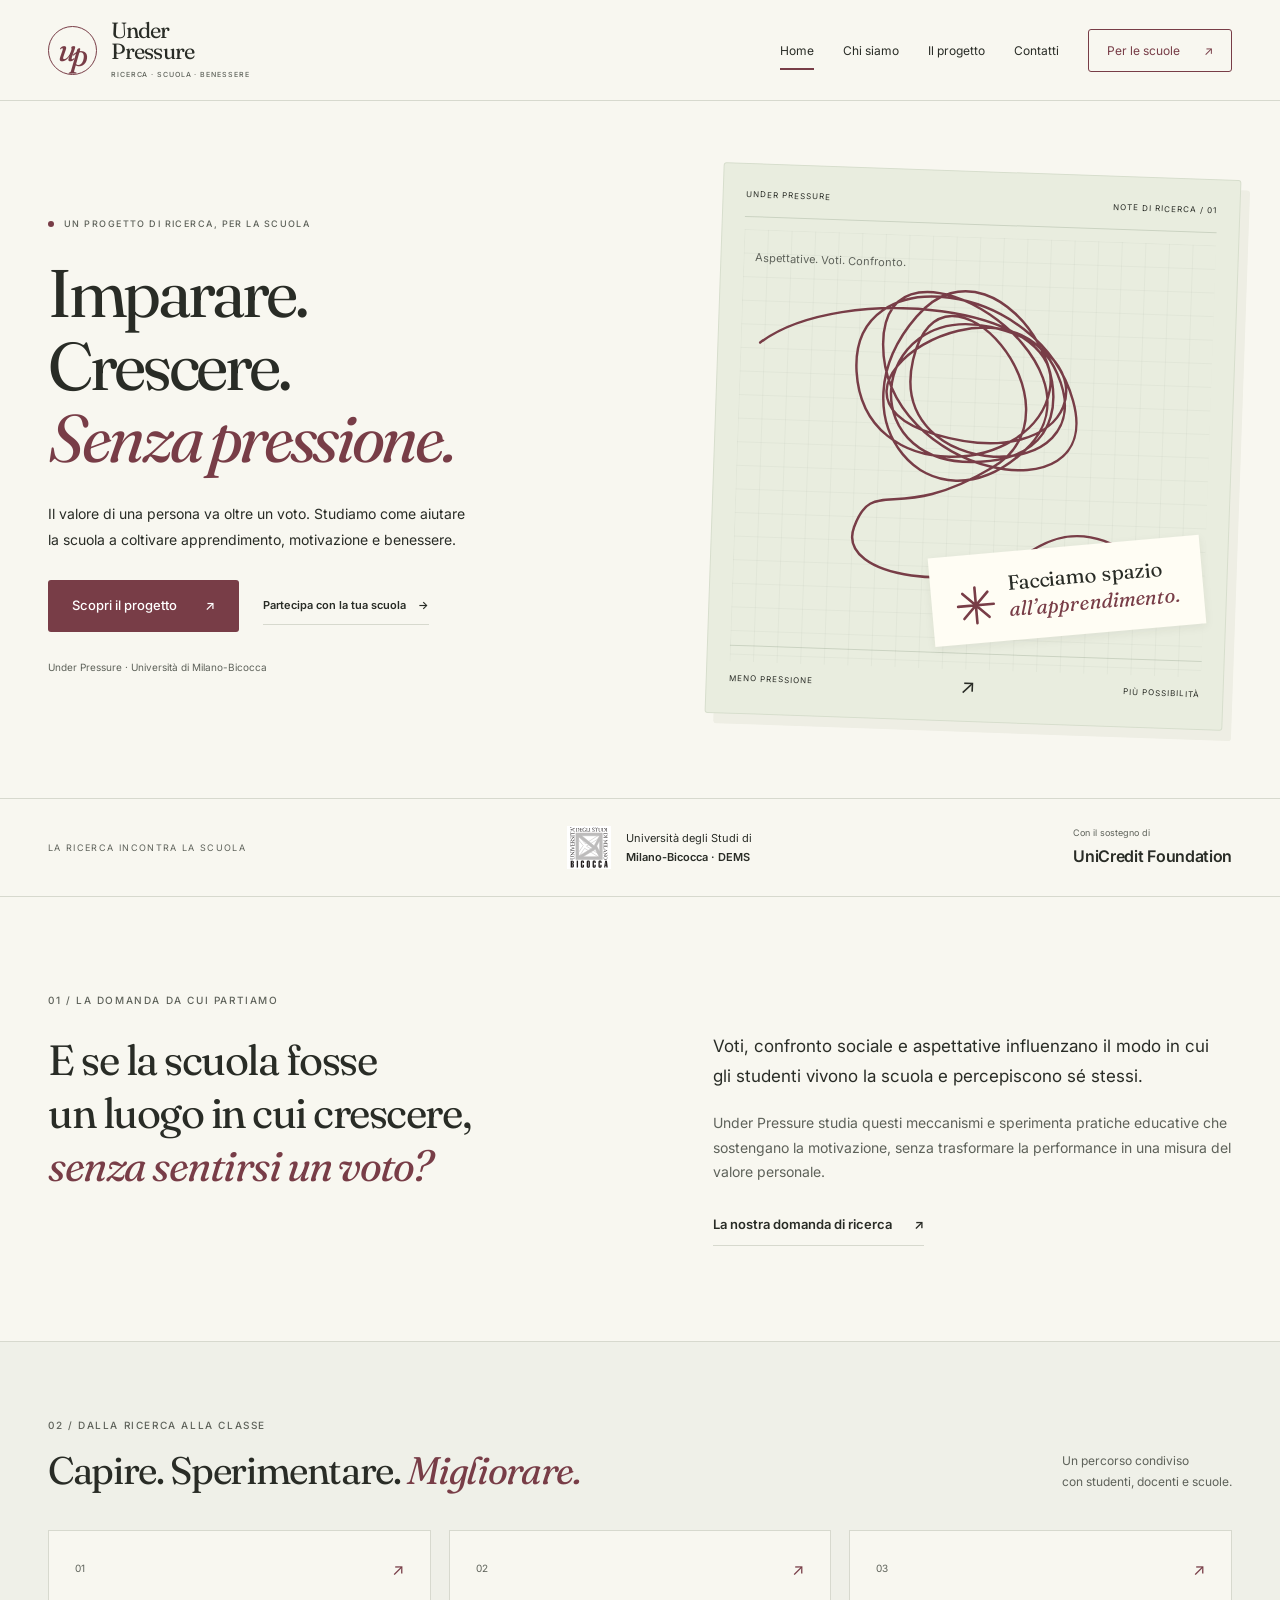
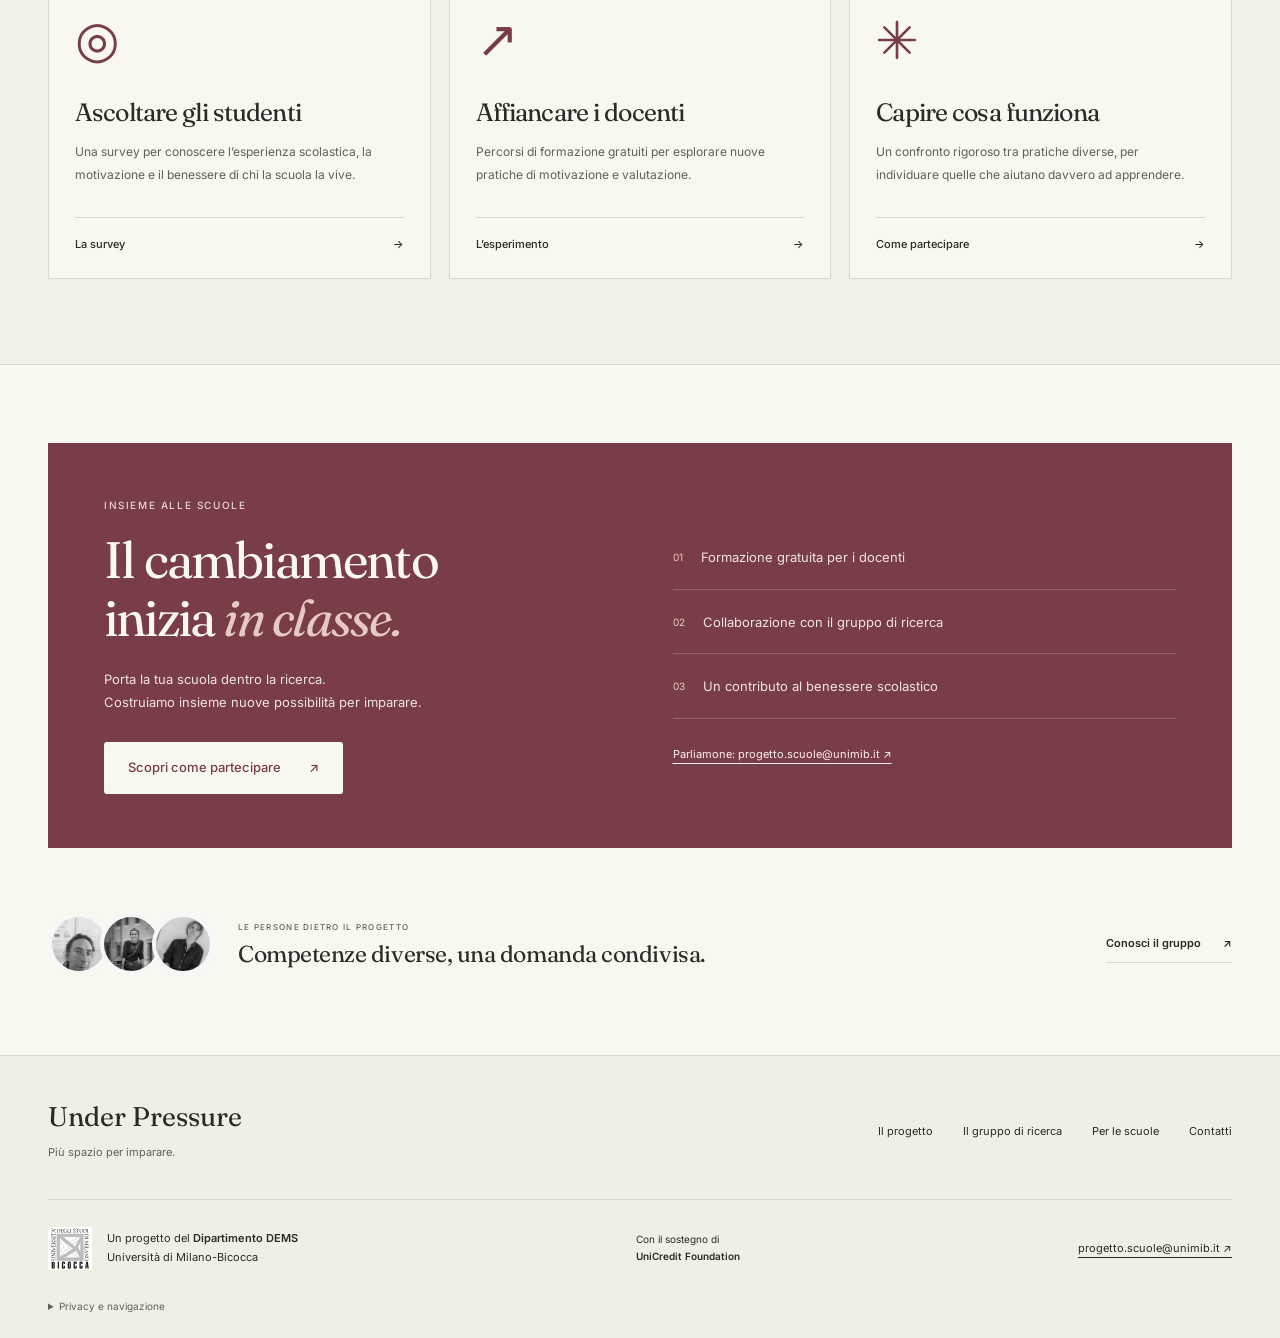
==== commit 529131dd: "Redesign Under Pressure website with responsive editorial layout" ====
--- a/index.html
+++ b/index.html
@@ -4,106 +4,53 @@
   <meta charset="utf-8">
   <meta name="viewport" content="width=device-width, initial-scale=1">
   <title>Under Pressure — DEMS, Università di Milano-Bicocca</title>
-  <meta name="description" content="Under Pressure: un progetto di ricerca del DEMS dell'Università di Milano-Bicocca, finanziato da Unicredit Foundation, su voti, ansia e benessere scolastico.">
+  <meta name="description" content="Under Pressure: un progetto di ricerca del DEMS dell'Università di Milano-Bicocca, finanziato da UniCredit Foundation, su voti, ansia e benessere scolastico.">
   <link rel="preconnect" href="https://fonts.googleapis.com">
   <link rel="preconnect" href="https://fonts.gstatic.com" crossorigin>
   <link rel="stylesheet" href="https://fonts.googleapis.com/css2?family=Fraunces:ital,opsz,wght@0,9..144,400;0,9..144,600;0,9..144,700;1,9..144,400&family=Inter:wght@400;500;600&display=swap">
+  <meta name="theme-color" content="#783d47">
+  <link rel="icon" href="assets/img/favicon.svg" type="image/svg+xml">
   <link rel="stylesheet" href="assets/css/style.css">
 </head>
 <body>
   <a class="skip-link" href="#main">Vai al contenuto</a>
 
-  <header class="site-header">
-    <div class="container nav-inner">
-      <a class="wordmark" href="index.html">Under Pressure</a>
-      <button class="nav-toggle" type="button" aria-expanded="false" aria-controls="site-nav" aria-label="Apri il menu">
-        <span class="nav-toggle-box"><span class="nav-toggle-bar"></span></span>
-      </button>
-      <nav id="site-nav" class="site-nav" aria-label="Navigazione principale">
-        <a class="nav-link" href="index.html" aria-current="page">Home</a>
-        <a class="nav-link" href="chi-siamo.html">Chi siamo</a>
-        <a class="nav-link" href="progetto.html">Progetto</a>
-        <a class="nav-link" href="partecipa.html">Per le scuole</a>
-        <a class="nav-link" href="contatti.html">Contatti</a>
-      </nav>
-    </div>
-  </header>
+  <header class="site-header"><div class="container nav-inner">
+<a class="wordmark" href="index.html" aria-label="Under Pressure, home"><span class="brand-symbol" aria-hidden="true">u<span>p</span></span><span>Under<br>Pressure<span class="brand-caption">RICERCA · SCUOLA · BENESSERE</span></span></a>
+<button class="nav-toggle" type="button" aria-expanded="false" aria-controls="site-nav" aria-label="Apri il menu"><span class="nav-toggle-box"><span class="nav-toggle-bar"></span></span></button>
+<nav id="site-nav" class="site-nav" aria-label="Navigazione principale">
+<a class="nav-link" href="index.html" aria-current="page">Home</a><a class="nav-link" href="chi-siamo.html">Chi siamo</a><a class="nav-link" href="progetto.html">Il progetto</a><a class="nav-link" href="contatti.html">Contatti</a><a class="nav-link nav-cta" href="partecipa.html">Per le scuole <span aria-hidden="true">↗</span></a>
+</nav></div></header>
 
   <main id="main">
+<section class="hero container" aria-labelledby="hero-title">
+<div class="hero-copy"><p class="eyebrow"><span class="status-dot"></span> UN PROGETTO DI RICERCA, PER LA SCUOLA</p>
+<h1 id="hero-title">Imparare.<br>Crescere.<br><em>Senza pressione.</em></h1>
+<p class="hero-subtitle">Il valore di una persona va oltre un voto. Studiamo come aiutare la scuola a coltivare apprendimento, motivazione e benessere.</p>
+<div class="hero-actions"><a class="cta" href="progetto.html">Scopri il progetto <span aria-hidden="true">↗</span></a><a class="text-link" href="partecipa.html">Partecipa con la tua scuola <span aria-hidden="true">→</span></a></div>
+<p class="hero-footnote">Under Pressure · Università di Milano-Bicocca</p></div>
+<div class="hero-art" role="img" aria-label="Un filo aggrovigliato si distende: dalla pressione allo spazio per imparare.">
+<div class="art-top"><span>UNDER PRESSURE</span><span>NOTE DI RICERCA / 01</span></div>
+<span class="art-label label-pressure">Aspettative. Voti. Confronto.</span>
+<svg viewBox="0 0 480 440" fill="none" aria-hidden="true"><defs><pattern id="grid" width="24" height="24" patternUnits="userSpaceOnUse"><path d="M24 0H0V24" stroke="#778271" stroke-opacity=".12"/></pattern></defs><rect width="480" height="440" fill="url(#grid)"/><path d="M20 115 C100 50 330 65 316 153 S130 259 119 141 S302 43 340 163 S149 246 145 112 S386 122 293 215 S93 188 178 83 S401 205 258 227 S127 68 254 91 S348 240 201 202 S267 20 323 136 S151 254 176 127 S360 170 260 234 C164 296 140 245 122 299 S241 364 299 320 S402 313 460 356" stroke="#783d47" stroke-width="2.5" stroke-linecap="round"/><path d="m446 356 14 0-4-14" stroke="#783d47" stroke-width="2.5" stroke-linecap="round" stroke-linejoin="round"/></svg>
+<div class="art-note"><span class="note-star" aria-hidden="true"><svg width="42" height="42" viewBox="0 0 40 40" fill="none" aria-hidden="true"><path d="M20 3v34M3 20h34M8 8l24 24M8 32L32 8" stroke="currentColor" stroke-width="2.5" stroke-linecap="round"/></svg></span><p>Facciamo spazio<br><em>all’apprendimento.</em></p></div>
+<div class="art-bottom"><span>MENO PRESSIONE</span><span aria-hidden="true">↗</span><span>PIÙ POSSIBILITÀ</span></div></div>
+</section>
+<div class="partners"><div class="container partners-inner"><span class="partners-label">LA RICERCA INCONTRA LA SCUOLA</span><div class="institution"><img src="assets/img/bicocca-logo.svg" alt="" width="44" height="44"><p>Università degli Studi di<br><strong>Milano-Bicocca · DEMS</strong></p></div><div class="partner-foundation"><span>Con il sostegno di</span><strong>UniCredit Foundation</strong></div></div></div>
+<section class="mission container" aria-labelledby="mission-title"><div><p class="eyebrow">01 / LA DOMANDA DA CUI PARTIAMO</p><h2 id="mission-title">E se la scuola fosse<br>un luogo in cui crescere,<br><em>senza sentirsi un voto?</em></h2></div><div class="mission-copy"><p class="lead">Voti, confronto sociale e aspettative influenzano il modo in cui gli studenti vivono la scuola e percepiscono sé stessi.</p><p>Under Pressure studia questi meccanismi e sperimenta pratiche educative che sostengano la motivazione, senza trasformare la performance in una misura del valore personale.</p><a class="text-link" href="progetto.html">La nostra domanda di ricerca <span aria-hidden="true">↗</span></a></div></section>
+<section class="path-section" aria-labelledby="path-title"><div class="container"><div class="section-heading"><div><p class="eyebrow">02 / DALLA RICERCA ALLA CLASSE</p><h2 id="path-title">Capire. Sperimentare. <em>Migliorare.</em></h2></div><p>Un percorso condiviso<br>con studenti, docenti e scuole.</p></div>
+<div class="home-cards"><a class="home-card" href="progetto.html#survey"><div class="card-top"><span class="home-card-index">01</span><span aria-hidden="true">↗</span></div><div class="card-glyph" aria-hidden="true">◎</div><h3>Ascoltare gli studenti</h3><p>Una survey per conoscere l’esperienza scolastica, la motivazione e il benessere di chi la scuola la vive.</p><span class="card-link">La survey <span aria-hidden="true">→</span></span></a>
+<a class="home-card" href="progetto.html#formazione"><div class="card-top"><span class="home-card-index">02</span><span aria-hidden="true">↗</span></div><div class="card-glyph" aria-hidden="true">↗</div><h3>Affiancare i docenti</h3><p>Percorsi di formazione gratuiti per esplorare nuove pratiche di motivazione e valutazione.</p><span class="card-link">L’esperimento <span aria-hidden="true">→</span></span></a>
+<a class="home-card" href="partecipa.html#cosa-succede"><div class="card-top"><span class="home-card-index">03</span><span aria-hidden="true">↗</span></div><div class="card-glyph" aria-hidden="true"><svg width="42" height="42" viewBox="0 0 40 40" fill="none" aria-hidden="true"><path d="M20 3v34M3 20h34M8 8l24 24M8 32L32 8" stroke="currentColor" stroke-width="2.5" stroke-linecap="round"/></svg></div><h3>Capire cosa funziona</h3><p>Un confronto rigoroso tra pratiche diverse, per individuare quelle che aiutano davvero ad apprendere.</p><span class="card-link">Come partecipare <span aria-hidden="true">→</span></span></a></div></div></section>
+<section class="school-section container" aria-labelledby="school-title"><div class="school-callout"><div><p class="eyebrow">INSIEME ALLE SCUOLE</p><h2 id="school-title">Il cambiamento<br>inizia <em>in classe.</em></h2><p>Porta la tua scuola dentro la ricerca.<br>Costruiamo insieme nuove possibilità per imparare.</p><a class="cta cta-light" href="partecipa.html">Scopri come partecipare <span aria-hidden="true">↗</span></a></div><div class="school-benefits"><p><span>01</span> Formazione gratuita per i docenti</p><p><span>02</span> Collaborazione con il gruppo di ricerca</p><p><span>03</span> Un contributo al benessere scolastico</p><a href="mailto:progetto.scuole@unimib.it">Parliamone: progetto.scuole@unimib.it ↗</a></div></div></section>
+<section class="team-teaser container" aria-labelledby="team-title"><div class="team-portraits"><img src="assets/img/mantovani.png" alt="Marco Mantovani" width="80" height="80" loading="lazy"><img src="assets/img/meschi.png" alt="Elena Meschi" width="80" height="80" loading="lazy"><img src="assets/img/guerzoni.png" alt="Marco Guerzoni" width="80" height="80" loading="lazy"></div><div><p class="eyebrow">LE PERSONE DIETRO IL PROGETTO</p><h2 id="team-title">Competenze diverse, una domanda condivisa.</h2></div><a class="text-link" href="chi-siamo.html">Conosci il gruppo <span aria-hidden="true">↗</span></a></section>
+</main>
 
-    <section class="hero container" aria-labelledby="hero-title">
-      <p class="eyebrow">Under pressure: decoupling learning and performance to reduce school anxiety</p>
-      <h1 id="hero-title" class="hero-title">Under Pressure
-        <svg class="pen-underline pen-underline--hero" width="320" height="16" viewBox="0 0 320 16" fill="none" aria-hidden="true" focusable="false">
-          <path d="M4 9 C 64 4, 128 13, 196 7 C 250 3, 290 11, 316 8" stroke="#b5372e" stroke-width="3.5" stroke-linecap="round"/>
-        </svg>
-      </h1>
-      <p class="hero-subtitle">Un progetto del Dipartimento DEMS – Università di Milano-Bicocca, finanziato da Unicredit Foundation</p>
-    </section>
-
-    <section class="quotebox container" aria-labelledby="quotebox-h">
-      <h2 id="quotebox-h" class="visually-hidden">Citazioni dai dati</h2>
-      <figure class="quote" aria-live="polite">
-        <blockquote class="quote-text" id="quote-text">«L’85% degli studenti quindicenni ha paura di prendere brutti voti.»</blockquote>
-        <figcaption class="quote-source" id="quote-source">— OCSE–PISA</figcaption>
-      </figure>
-      <div class="quote-controls">
-        <button class="quote-next" type="button" aria-label="Prossima citazione">
-          <svg class="pen-arrow" width="76" height="22" viewBox="0 0 76 22" fill="none" aria-hidden="true" focusable="false">
-            <path d="M3 11 C 22 8, 42 14, 60 10.5" stroke="#b5372e" stroke-width="3" stroke-linecap="round"/>
-            <path d="M52 3.5 L 70 11 L 52 18.5" stroke="#b5372e" stroke-width="3" stroke-linecap="round" stroke-linejoin="round"/>
-          </svg>
-        </button>
-        <span class="quote-dots" aria-hidden="true"></span>
-      </div>
-    </section>
-
-    <section class="intro container" aria-label="Il progetto in breve">
-      <p class="lead intro-lead">Il progetto studia come voti, confronto sociale e aspettative meritocratiche influenzino motivazione, ansia e percezione di sé. L’obiettivo è promuovere pratiche scolastiche che sostengano l’apprendimento senza trasformare la performance in una misura del valore personale.</p>
-    </section>
-
-    <nav class="home-cards container" aria-label="Sezioni del sito">
-      <a class="home-card" href="chi-siamo.html">
-        <span class="home-card-index">01</span>
-        <h2 class="home-card-title">Chi siamo</h2>
-        <p class="home-card-desc">Il gruppo di ricerca del DEMS e il Dipartimento.</p>
-        <span class="home-card-go" aria-hidden="true">→</span>
-      </a>
-      <a class="home-card" href="progetto.html">
-        <span class="home-card-index">02</span>
-        <h2 class="home-card-title">Il progetto</h2>
-        <p class="home-card-desc">La survey e la formazione: come lavoriamo con le scuole.</p>
-        <span class="home-card-go" aria-hidden="true">→</span>
-      </a>
-      <a class="home-card" href="partecipa.html">
-        <span class="home-card-index">03</span>
-        <h2 class="home-card-title">Per le scuole</h2>
-        <p class="home-card-desc">Come partecipare al progetto e collaborare con noi.</p>
-        <span class="home-card-go" aria-hidden="true">→</span>
-      </a>
-    </nav>
-
-  </main>
-
-  <footer class="site-footer">
-    <div class="container footer-inner">
-      <div class="footer-brand">
-        <img class="footer-logo" src="assets/img/bicocca-logo.svg" alt="Università di Milano-Bicocca" width="64" height="63">
-      </div>
-      <div class="footer-credits">
-        <p>Un progetto del Dipartimento DEMS – Università di Milano-Bicocca</p>
-        <p>Con il sostegno di Unicredit Foundation</p>
-        <p class="footer-contact">Contatto: <a href="mailto:progetto.scuole@unimib.it">progetto.scuole@unimib.it</a></p>
-      </div>
-    </div>
-  </footer>
-
-  <div class="privacy-banner" id="privacy-banner" role="region" aria-label="Informativa sulla privacy" hidden>
-    <div class="container privacy-inner">
-      <p class="privacy-text"><strong>Privacy.</strong> Questo sito non utilizza cookie di profilazione né strumenti di tracciamento e non raccoglie dati personali durante la navigazione. Per aderire al progetto ti chiediamo di scriverci via email: i dati che ci invii sono usati solo per rispondere e gestire la tua richiesta.</p>
-      <button class="privacy-dismiss" type="button">Ho capito</button>
-    </div>
-  </div>
+  <footer class="site-footer"><div class="container">
+<div class="footer-top"><a class="footer-wordmark" href="index.html">Under Pressure<span>Più spazio per imparare.</span></a><nav aria-label="Navigazione nel footer"><a href="progetto.html">Il progetto</a><a href="chi-siamo.html">Il gruppo di ricerca</a><a href="partecipa.html">Per le scuole</a><a href="contatti.html">Contatti</a></nav></div>
+<div class="footer-bottom"><div class="institution"><img src="assets/img/bicocca-logo.svg" alt="Università di Milano-Bicocca" width="52" height="52"><p>Un progetto del <strong>Dipartimento DEMS</strong><br>Università di Milano-Bicocca</p></div><p>Con il sostegno di<br><strong>UniCredit Foundation</strong></p><a href="mailto:progetto.scuole@unimib.it">progetto.scuole@unimib.it ↗</a></div>
+<details class="privacy-note"><summary>Privacy e navigazione</summary><p>Questo sito non utilizza cookie di profilazione né strumenti di analisi del traffico. I caratteri sono forniti da Google Fonts. Per informazioni o per aderire al progetto puoi contattarci via email: i dati inviati sono utilizzati per rispondere e gestire la richiesta.</p></details>
+</div></footer>
 
   <script src="assets/js/main.js" defer></script>
 </body>
--- a/assets/css/style.css
+++ b/assets/css/style.css
@@ -1,388 +1,17 @@
-/* ==========================================================================
-   Under Pressure — DEMS, Università di Milano-Bicocca
-   Elegant / minimalist / editorial. Black & white + one muted red "pen" ink.
-   ========================================================================== */
-
-/* ---------- Design tokens ---------- */
-:root{
-  --ink:#141414; --ink-soft:#2b2b2b; --grey-700:#4a4a4a; --grey-500:#6f6f6f;
-  --grey-300:#cfccc6; --grey-200:#e5e2dc; --paper:#ffffff; --paper-warm:#faf9f7;
-  --pen:#b5372e; --pen-ink:#9a2f27; --pen-wash:rgba(181,55,46,.10);
-  --font-display:"Fraunces","Iowan Old Style","Palatino Linotype",Georgia,serif;
-  --font-body:"Inter",system-ui,-apple-system,"Segoe UI",Roboto,Helvetica,Arial,sans-serif;
-  --maxw:1240px; --maxw-text:46rem;
-  --step-1:.25rem; --step-2:.5rem; --step-3:.75rem; --step-4:1rem; --step-5:1.5rem;
-  --step-6:2rem; --step-7:3rem; --step-8:4rem; --step-9:6rem; --step-10:8rem;
-  --radius:4px; --rule:1px solid var(--grey-300);
-}
-
-/* ---------- Reset / base ---------- */
-*,*::before,*::after{box-sizing:border-box;}
-html{-webkit-text-size-adjust:100%; scroll-behavior:smooth;}
-body{
-  margin:0;
-  font:400 clamp(1.0625rem,.25vw + 1rem,1.2rem)/1.7 var(--font-body);
-  color:var(--ink-soft);
-  background:var(--paper-warm);
-  -webkit-font-smoothing:antialiased;
-  text-rendering:optimizeLegibility;
-}
-img,svg{max-width:100%;}
-img{height:auto;}
-a{color:var(--ink); text-underline-offset:.16em;}
-a:hover{color:var(--pen-ink);}
-strong{color:var(--ink);}
-:focus-visible{outline:2px solid var(--pen); outline-offset:2px; border-radius:2px;}
-
-/* ---------- Typography ---------- */
-h1,.h1{margin:0; font:700 clamp(2.75rem,6vw + 1rem,5.25rem)/1.02 var(--font-display); letter-spacing:-.01em; color:var(--ink);}
-h2,.h2{margin:0; font:600 clamp(1.9rem,3vw + 1rem,3rem)/1.1 var(--font-display); letter-spacing:-.005em; color:var(--ink);}
-h3,.h3{margin:0; font:600 clamp(1.3rem,1.4vw + .9rem,1.75rem)/1.2 var(--font-display); color:var(--ink);}
-p{margin:0 0 var(--step-4);}
-.eyebrow{margin:0; font:italic 400 clamp(.95rem,1vw + .6rem,1.15rem)/1.4 var(--font-display); color:var(--grey-700);}
-.lead{font:400 clamp(1.1rem,.7vw + 1rem,1.375rem)/1.6 var(--font-body); color:var(--ink-soft);}
-.caption,.source{font:400 .85rem/1.4 var(--font-body); color:var(--grey-500);}
-
-/* ---------- Layout ---------- */
-.container{width:100%; max-width:var(--maxw); margin-inline:auto; padding-inline:clamp(1.25rem,4vw,2.5rem);}
-.prose{max-width:var(--maxw-text);}
-section{padding-block:clamp(3.5rem,8vw,8rem);}
-section.page-head,section.hero{padding-bottom:clamp(2rem,5vw,4rem);}
-
-/* ---------- Accessibility helpers ---------- */
-.skip-link{
-  position:absolute; left:var(--step-4); top:-100px; z-index:100;
-  background:var(--ink); color:#fff; padding:.6rem 1rem; border-radius:var(--radius);
-  font:500 .95rem/1 var(--font-body); text-decoration:none;
-  transition:top .2s ease;
-}
-.skip-link:focus{top:var(--step-4); color:#fff;}
-.visually-hidden{
-  position:absolute !important; width:1px; height:1px; padding:0; margin:-1px;
-  overflow:hidden; clip:rect(0 0 0 0); clip-path:inset(50%); white-space:nowrap; border:0;
-}
-
-/* ---------- Pen-stroke motif ---------- */
-.pen-underline{display:block; width:min(240px,42%); height:auto; margin-top:.35rem;}
-.pen-underline--hero{display:block; width:min(360px,52%); margin:.4rem auto 0;}
-.pen-divider{display:block; width:100%; height:12px; margin-block:clamp(1.5rem,4vw,3rem);}
-.stat-annotated{position:relative; display:inline-block; padding:.25em .55em;}
-.pen-circle{position:absolute; inset:-14% -8%; width:116%; height:128%; pointer-events:none;}
-
-/* ---------- Header / nav ---------- */
-.site-header{
-  position:sticky; top:0; z-index:50;
-  background:color-mix(in srgb,var(--paper) 88%, transparent);
-  -webkit-backdrop-filter:saturate(1.1) blur(8px);
-  backdrop-filter:saturate(1.1) blur(8px);
-  border-bottom:var(--rule);
-}
-.nav-inner{position:relative; display:flex; align-items:center; justify-content:space-between; min-height:64px;}
-.wordmark{font:600 1.15rem/1 var(--font-display); color:var(--ink); text-decoration:none; letter-spacing:.01em;}
-.wordmark:hover{color:var(--pen-ink);}
-.site-nav{display:flex; gap:var(--step-5);}
-.nav-link{font:500 .95rem/1 var(--font-body); color:var(--grey-700); text-decoration:none; padding-block:.4rem; position:relative;}
-.nav-link:hover{color:var(--ink);}
-.nav-link[aria-current="page"]{color:var(--ink);}
-.nav-link[aria-current="page"]::after{
-  content:""; position:absolute; left:0; right:0; bottom:-2px; height:8px;
-  background-image:url("data:image/svg+xml,%3Csvg xmlns='http://www.w3.org/2000/svg' width='120' height='8' viewBox='0 0 120 8' fill='none'%3E%3Cpath d='M2 5 C 26 2, 52 7, 78 4 C 96 2, 108 6, 118 4.5' stroke='%23b5372e' stroke-width='2' stroke-linecap='round'/%3E%3C/svg%3E");
-  background-repeat:no-repeat; background-size:100% 100%;
-}
-
-/* Hamburger */
-.nav-toggle{
-  display:none; width:44px; height:44px; align-items:center; justify-content:center;
-  background:none; border:0; cursor:pointer; color:var(--ink); padding:0;
-}
-.nav-toggle-box{position:relative; display:block; width:24px; height:16px;}
-.nav-toggle-bar,.nav-toggle-bar::before,.nav-toggle-bar::after{
-  content:""; position:absolute; left:0; width:24px; height:2px; background:var(--ink);
-  border-radius:2px; transition:transform .3s ease, opacity .2s ease;
-}
-.nav-toggle-bar{top:7px;}
-.nav-toggle-bar::before{top:-7px;}
-.nav-toggle-bar::after{top:7px;}
-.is-open .nav-toggle-bar{background:transparent;}
-.is-open .nav-toggle-bar::before{transform:translateY(7px) rotate(45deg);}
-.is-open .nav-toggle-bar::after{transform:translateY(-7px) rotate(-45deg);}
-
-/* ---------- Hero ---------- */
-.hero{max-width:var(--maxw); text-align:center; padding-top:clamp(3rem,7vw,6rem); padding-bottom:clamp(1.5rem,4vw,3rem);}
-.hero .eyebrow{max-width:48rem; margin-inline:auto;}
-.hero-title{margin:var(--step-4) 0 var(--step-5); font:700 clamp(2.9rem,7vw + 1rem,6.25rem)/1.02 var(--font-display); letter-spacing:-.015em;}
-.pen-underline--hero{margin-inline:auto;}
-.hero-subtitle{max-width:46rem; margin:0 auto; font:500 clamp(1.1rem,1vw + .95rem,1.45rem)/1.5 var(--font-body); color:var(--grey-700);}
-
-/* ---------- Intro (short project description) ---------- */
-.intro{padding-block:clamp(1.5rem,4vw,3rem);}
-.intro-lead{max-width:54rem; margin-inline:auto; text-align:center; font:400 clamp(1.2rem,.9vw + 1.05rem,1.6rem)/1.55 var(--font-body); color:var(--ink-soft);}
-
-/* ---------- Home cards ---------- */
-.home-cards{display:grid; grid-template-columns:repeat(3,1fr); gap:var(--step-5); padding-block:clamp(2rem,5vw,4rem);}
-.home-card{
-  display:flex; flex-direction:column; gap:var(--step-2);
-  padding:var(--step-6) var(--step-5) var(--step-5);
-  background:var(--paper); border:1px solid var(--grey-200); border-radius:var(--radius);
-  text-decoration:none; color:var(--ink-soft);
-  transition:border-color .3s ease, transform .3s ease;
-}
-.home-card:hover{border-color:var(--pen); transform:translateY(-2px); color:var(--ink-soft);}
-.home-card-index{font:600 .9rem/1 var(--font-body); letter-spacing:.14em; color:var(--grey-500); transition:color .3s ease;}
-.home-card:hover .home-card-index{color:var(--pen);}
-.home-card-title{font:600 clamp(1.4rem,1.5vw + 1rem,1.9rem)/1.15 var(--font-display); color:var(--ink); margin:0;}
-.home-card-desc{margin:0; color:var(--grey-700); font-size:.98rem;}
-.home-card-go{margin-top:auto; padding-top:var(--step-4); font-size:1.4rem; color:var(--grey-500); transition:color .3s ease, transform .3s ease;}
-.home-card:hover .home-card-go{color:var(--pen); transform:translateX(4px);}
-
-/* ---------- Data section / charts ---------- */
-.data-section .lead{margin-top:var(--step-4);}
-.charts-grid{display:grid; grid-template-columns:repeat(2,1fr); gap:var(--step-7); margin-top:clamp(2rem,5vw,3.5rem);}
-.chart{margin:0; padding:var(--step-5); background:var(--paper); border:1px solid var(--grey-200); border-radius:var(--radius);}
-.chart-title{font:600 clamp(1.1rem,1vw + .8rem,1.3rem)/1.25 var(--font-display); color:var(--ink); margin:0 0 var(--step-4);}
-.chart svg.chart-svg{width:100%; height:auto; display:block;}
-.chart figcaption{margin-top:var(--step-3);}
-
-/* Chart reveal (motion-guarded below) */
-.chart .bar{transition:transform .9s cubic-bezier(.2,.7,.2,1);}
-.chart-a .bar{transform-box:fill-box; transform-origin:bottom; transform:scaleY(0);}
-.chart-b .bar{transform-box:fill-box; transform-origin:left; transform:scaleX(0);}
-.chart-a.is-visible .bar{transform:scaleY(1);}
-.chart-b.is-visible .bar{transform:scaleX(1);}
-.chart-a .bar:nth-of-type(1){transition-delay:0s;}
-.chart-a .bar:nth-of-type(2){transition-delay:.12s;}
-.chart-a .bar:nth-of-type(3){transition-delay:.24s;}
-.chart-b .bar:nth-of-type(1){transition-delay:0s;}
-.chart-b .bar:nth-of-type(2){transition-delay:.12s;}
-.chart-b .bar:nth-of-type(3){transition-delay:.24s;}
-.axis-line{stroke:var(--grey-200); stroke-width:1;}
-.axis-base{stroke:var(--grey-300); stroke-width:1.5;}
-.bar-value{font:700 15px/1 var(--font-body); fill:var(--grey-700);}
-.bar-value--hi{fill:var(--pen);}
-.axis-label{font:500 13px/1.2 var(--font-body); fill:var(--grey-700);}
-.cat-label{font:400 13px/1.3 var(--font-body); fill:var(--grey-700);}
-
-/* Stat tile */
-.stat-tile{
-  margin-top:clamp(2rem,5vw,3.5rem); padding-top:clamp(1.5rem,4vw,2.5rem);
-  border-top:var(--rule); max-width:var(--maxw-text);
-}
-.stat-tile p{font:400 clamp(1.15rem,1vw + 1rem,1.5rem)/1.5 var(--font-body); color:var(--ink-soft);}
-.stat-tile .source{font-size:.85rem;}
-.stat-num{font:700 1.15em/1 var(--font-display); color:var(--pen); font-style:normal;}
-.stat-num-plain{font:700 1.15em/1 var(--font-display); color:var(--ink); font-weight:700;}
-
-/* ---------- Quote box ---------- */
-.quotebox{text-align:center; padding-top:clamp(1.5rem,4vw,3rem); padding-bottom:clamp(2.5rem,6vw,4.5rem);}
-.quote{position:relative; margin:0 auto; max-width:60rem;}
-.quote-text{
-  margin:0; font:400 clamp(1.65rem,3vw + 1rem,3.1rem)/1.28 var(--font-display);
-  color:var(--ink); transition:opacity .4s ease;
-}
-.quote-source{margin-top:var(--step-4); font:500 1rem/1.4 var(--font-body); color:var(--grey-500);}
-.quote-controls{display:flex; flex-direction:column; align-items:center; gap:var(--step-5); margin-top:var(--step-6);}
-.quote-next{
-  background:none; border:0; padding:.5rem 1rem; cursor:pointer; color:var(--pen);
-  display:inline-flex; align-items:center; justify-content:center;
-  transition:transform .3s ease;
-}
-.quote-next:hover{transform:translateX(5px);}
-.pen-arrow{display:block; width:clamp(64px,8vw,84px); height:auto;}
-.quote-dots{display:inline-flex; gap:.5rem;}
-.quote-dots button{
-  width:9px; height:9px; padding:0; border:0; border-radius:50%;
-  background:var(--grey-300); cursor:pointer; transition:background .3s ease;
-}
-.quote-dots button[aria-current="true"]{background:var(--pen);}
-
-/* ---------- Chi siamo ---------- */
-.page-head .lead{margin-top:var(--step-4);}
-.team{display:grid; grid-template-columns:repeat(3,1fr); gap:var(--step-6); padding-block:clamp(2rem,5vw,4rem);}
-.team-card{
-  display:flex; flex-direction:column; align-items:flex-start; gap:var(--step-3);
-  padding:var(--step-5); background:var(--paper); border:1px solid var(--grey-200);
-  border-radius:var(--radius); transition:border-color .3s ease;
-}
-.team-card:hover,.team-card:focus-within{border-color:var(--grey-300);}
-.team-photo{
-  width:clamp(140px,18vw,200px); aspect-ratio:1/1; object-fit:cover; object-position:center top;
-  border-radius:50%; border:1px solid var(--grey-200);
-  filter:grayscale(1) contrast(1.02); transition:filter .4s ease;
-}
-.team-card:hover .team-photo,.team-card:focus-within .team-photo{filter:grayscale(0);}
-.team-name{font:600 clamp(1.3rem,1.4vw + .9rem,1.65rem)/1.2 var(--font-display); color:var(--ink); margin:0;}
-.team-role{margin:0; font:500 .95rem/1.4 var(--font-body); color:var(--pen-ink);}
-.team-bio{margin:0; color:var(--ink-soft); font-size:.98rem;}
-.team-link{margin-top:var(--step-2); font:500 .95rem/1.4 var(--font-body); color:var(--ink); text-decoration:none; border-bottom:1px solid var(--grey-300); padding-bottom:2px; align-self:flex-start;}
-.team-link:hover{color:var(--pen-ink); border-color:var(--pen);}
-.dems{background:var(--paper); border-top:var(--rule);}
-.dems .prose{margin-top:var(--step-4);}
-
-/* ---------- Progetto ---------- */
-.subnav{display:flex; flex-wrap:wrap; gap:var(--step-3); margin-top:var(--step-6);}
-.subnav-link{
-  display:inline-flex; align-items:center; padding:.5rem 1rem;
-  border:1px solid var(--grey-300); border-radius:999px;
-  font:500 .95rem/1 var(--font-body); color:var(--ink); text-decoration:none;
-  transition:border-color .3s ease, color .3s ease, background .3s ease;
-}
-.subnav-link:hover{border-color:var(--pen); color:var(--pen-ink); background:var(--pen-wash);}
-.proj-section{scroll-margin-top:88px;}
-.proj-section h2{margin-bottom:var(--step-5);}
-.proj-section .prose p{color:var(--ink-soft);}
-.note{
-  margin-top:var(--step-5); padding-left:var(--step-4);
-  border-left:2px solid var(--pen); font:italic 400 1.05rem/1.6 var(--font-display);
-  color:var(--grey-700);
-}
-.cta{
-  display:inline-flex; align-items:center; gap:.6rem; background:var(--pen); color:#fff;
-  padding:.85rem 1.4rem; border-radius:var(--radius);
-  font:600 1.05rem/1 var(--font-body); text-decoration:none; margin-top:var(--step-5);
-}
-.cta:hover{background:var(--pen-ink); color:#fff;}
-.cta .cta-arrow{transition:transform .3s ease;}
-.cta:hover .cta-arrow{transform:translateX(4px);}
-
-/* ---------- Partecipa (spiegazione esperimento) ---------- */
-.callout{
-  margin-top:var(--step-5); padding:var(--step-5) var(--step-6);
-  background:var(--pen-wash); border:1px solid var(--grey-200);
-  border-left:3px solid var(--pen); border-radius:var(--radius);
-}
-.callout p{margin:0; color:var(--ink-soft);}
-.callout p+p{margin-top:var(--step-3);}
-
-.groups{
-  display:grid; grid-template-columns:repeat(3,1fr); gap:var(--step-5);
-  margin-top:var(--step-6); padding:0; list-style:none;
-}
-.group-card{
-  display:flex; flex-direction:column; gap:var(--step-3);
-  padding:var(--step-6) var(--step-5) var(--step-5);
-  background:var(--paper); border:1px solid var(--grey-200); border-radius:var(--radius);
-}
-.group-num{font:700 .9rem/1 var(--font-body); letter-spacing:.14em; color:var(--pen); text-transform:uppercase;}
-.group-title{font:600 clamp(1.2rem,1.2vw + .9rem,1.5rem)/1.15 var(--font-display); color:var(--ink); margin:0;}
-.group-card p{margin:0; color:var(--grey-700); font-size:.98rem;}
-
-.info-list{margin:var(--step-5) 0 0; padding:0; list-style:none; display:grid; gap:var(--step-3);}
-.info-list li{position:relative; padding-left:1.8rem; color:var(--ink-soft);}
-.info-list li::before{
-  content:"✓"; position:absolute; left:0; top:0; color:var(--pen); font-weight:700;
-}
-
-.timeline{margin:var(--step-6) 0 0; padding:0; list-style:none; display:grid; gap:0;}
-.tl-item{
-  display:grid; grid-template-columns:minmax(9rem,12rem) 1fr; gap:var(--step-5);
-  padding:var(--step-5) 0; border-top:1px solid var(--grey-200); align-items:baseline;
-}
-.tl-item:last-child{border-bottom:1px solid var(--grey-200);}
-.tl-date{font:600 1rem/1.3 var(--font-body); color:var(--pen-ink);}
-.tl-body{margin:0; color:var(--ink-soft);}
-.tl-body strong{color:var(--ink);}
-
-@media (max-width:720px){
-  .groups{grid-template-columns:1fr;}
-  .tl-item{grid-template-columns:1fr; gap:var(--step-1); padding:var(--step-4) 0;}
-}
-
-.contact{text-align:center;}
-.contact h2{display:inline-block;}
-.contact .pen-underline{margin-inline:auto;}
-.contact-intro{margin-top:var(--step-4); margin-inline:auto; color:var(--ink-soft);}
-.contact-email{margin-top:var(--step-5);}
-.contact-email a{font:600 clamp(1.5rem,3vw + 1rem,2.75rem)/1.2 var(--font-display); color:var(--ink); text-decoration:none; border-bottom:2px solid transparent; transition:border-color .3s ease, color .3s ease;}
-.contact-email a:hover{color:var(--pen-ink); border-color:var(--pen);}
-
-/* ---------- Contatti: il gruppo ---------- */
-.people{text-align:center; padding-block:clamp(2rem,5vw,4rem);}
-.people h2{display:inline-block;}
-.people .pen-underline{margin-inline:auto;}
-.people-grid{display:grid; grid-template-columns:repeat(3,1fr); gap:var(--step-6); margin-top:var(--step-6); text-align:center;}
-.person-card{
-  display:flex; flex-direction:column; align-items:center; gap:var(--step-2);
-  padding:var(--step-5); background:var(--paper);
-  border:1px solid var(--grey-200); border-radius:var(--radius);
-  transition:border-color .3s ease;
-}
-.person-card:hover{border-color:var(--pen);}
-.person-name{font:600 clamp(1.2rem,1.2vw + .9rem,1.5rem)/1.2 var(--font-display); color:var(--ink); margin:0;}
-.person-role{margin:0; font:500 .95rem/1.4 var(--font-body); color:var(--pen-ink);}
-.person-mail{margin:0;}
-.person-mail a{font:500 1.05rem/1.3 var(--font-body); color:var(--ink); text-decoration:none; border-bottom:1px solid var(--grey-300); padding-bottom:2px; transition:color .3s ease, border-color .3s ease; word-break:break-word;}
-.person-mail a:hover{color:var(--pen-ink); border-color:var(--pen);}
-.person-card .team-link{align-self:center;}
-
-/* ---------- Footer ---------- */
-.site-footer{background:var(--paper); border-top:var(--rule); padding-block:clamp(2.5rem,6vw,4rem);}
-.footer-inner{display:flex; flex-wrap:wrap; align-items:flex-start; gap:var(--step-6);}
-.footer-brand{flex:0 0 auto;}
-.footer-logo{height:clamp(54px,6vw,72px); width:auto; display:block;}
-.footer-credits{flex:1 1 240px;}
-.footer-credits p{margin:0 0 var(--step-2); color:var(--grey-700); font-size:.95rem;}
-.footer-contact a{color:var(--ink); text-decoration:underline;}
-.footer-contact a:hover{color:var(--pen-ink);}
-.footer-sources{flex:1 1 100%; margin:0; padding-top:var(--step-4); border-top:1px solid var(--grey-200);}
-
-/* ---------- Privacy banner ---------- */
-.privacy-banner{
-  position:fixed; left:0; right:0; bottom:0; z-index:60;
-  background:color-mix(in srgb,var(--paper) 96%, transparent);
-  -webkit-backdrop-filter:saturate(1.1) blur(8px);
-  backdrop-filter:saturate(1.1) blur(8px);
-  border-top:2px solid var(--pen);
-  box-shadow:0 -6px 24px rgba(20,20,20,.08);
-}
-.privacy-banner[hidden]{display:none;}
-.privacy-inner{
-  display:flex; align-items:center; gap:var(--step-5);
-  padding-block:var(--step-4);
-}
-.privacy-text{
-  margin:0; flex:1 1 auto;
-  font:400 .92rem/1.5 var(--font-body); color:var(--grey-700);
-}
-.privacy-text strong{color:var(--ink);}
-.privacy-dismiss{
-  flex:0 0 auto; cursor:pointer;
-  background:var(--ink); color:#fff; border:0; border-radius:var(--radius);
-  padding:.6rem 1.2rem; font:600 .95rem/1 var(--font-body);
-  transition:background .3s ease;
-}
-.privacy-dismiss:hover{background:var(--pen-ink);}
-
-@media (max-width:640px){
-  .privacy-inner{flex-direction:column; align-items:flex-start; gap:var(--step-3);}
-  .privacy-dismiss{align-self:flex-end;}
-}
-
-/* ---------- Responsive ---------- */
-@media (max-width:1000px){
-  .team{grid-template-columns:repeat(2,1fr);}
-}
-@media (max-width:820px){
-  .charts-grid{grid-template-columns:1fr;}
-}
-@media (max-width:720px){
-  .nav-toggle{display:inline-flex;}
-  .site-nav{display:none;}
-  .is-open .site-nav{
-    display:flex; flex-direction:column; gap:var(--step-4);
-    position:absolute; top:100%; left:0; right:0;
-    background:var(--paper); border-bottom:var(--rule);
-    padding:var(--step-4) clamp(1.25rem,4vw,2.5rem);
-  }
-  .home-cards{grid-template-columns:1fr;}
-  .team{grid-template-columns:1fr;}
-  .people-grid{grid-template-columns:1fr;}
-}
-
-/* ---------- Reduced motion ---------- */
-@media (prefers-reduced-motion:reduce){
-  html{scroll-behavior:auto;}
-  *,*::before,*::after{animation-duration:.001ms !important; animation-iteration-count:1 !important; transition-duration:.001ms !important; scroll-behavior:auto !important;}
-  .chart-a .bar{transform:scaleY(1);}
-  .chart-b .bar{transform:scaleX(1);}
-  .quote-text{transition:none;}
-}
+/* Under Pressure — an editorial identity for research and schools. */
+:root{--ink:#292c26;--ink-soft:#41463e;--grey-700:#5e625a;--grey-500:#686c63;--grey-300:#d7d9ce;--grey-200:#e3e4d9;--paper:#fffdf8;--paper-warm:#f8f7f0;--pen:#783d47;--pen-ink:#602d36;--pen-wash:#efe5e4;--sage:#e9eddf;--font-display:"Fraunces",Georgia,serif;--font-body:"Inter",system-ui,sans-serif;--maxw:1280px;--maxw-text:49rem;--step-1:.25rem;--step-2:.5rem;--step-3:.75rem;--step-4:1rem;--step-5:1.5rem;--step-6:2rem;--radius:3px;--rule:1px solid var(--grey-300)}
+*,*::before,*::after{box-sizing:border-box}html{scroll-behavior:smooth;scroll-padding-top:120px;-webkit-text-size-adjust:100%}body{margin:0;background:var(--paper-warm);color:var(--ink);font:400 16px/1.75 var(--font-body);-webkit-font-smoothing:antialiased}img,svg{max-width:100%}img{height:auto}a{color:inherit;text-underline-offset:5px}a:hover{color:var(--pen)}button{font:inherit}p{margin:0 0 1.2rem}h1,h2,h3{font-family:var(--font-display);font-weight:400;line-height:1.13;margin:0;letter-spacing:-.035em}h1{font-size:clamp(2.7rem,5.6vw,5rem)}h2{font-size:clamp(2rem,3.5vw,3.1rem)}h3{font-size:1.6rem}em{color:var(--pen);font-weight:400}strong{font-weight:600}.container{max-width:var(--maxw);margin-inline:auto;padding-inline:48px;width:100%}.prose{max-width:var(--maxw-text)}.prose p{margin-bottom:1.4rem}.lead{font-size:1.2rem;line-height:1.75}.eyebrow{font:500 10px/1.6 var(--font-body);letter-spacing:.16em;margin:0 0 26px;text-transform:uppercase;color:var(--grey-700)}.text-link{display:inline-flex;gap:22px;align-items:center;font-size:13px;font-weight:600;text-decoration:none;border-bottom:1px solid var(--grey-300);padding-block:9px}.text-link:hover{border-color:var(--pen)}.cta{display:inline-flex;align-items:center;justify-content:space-between;gap:28px;background:var(--pen);color:white;text-decoration:none;padding:15px 23px;font-size:13px;font-weight:500;line-height:1.5;border:1px solid transparent;border-radius:3px;transition:background .2s,transform .2s}.cta:hover{background:var(--pen-ink);color:white;transform:translateY(-2px)}.cta-light{background:var(--paper-warm);color:var(--pen)}.cta-light:hover{background:white;color:var(--pen-ink)}:focus-visible{outline:3px solid var(--pen);outline-offset:5px}.skip-link{position:fixed;top:-100px;left:20px;z-index:100;background:var(--pen);color:white;padding:10px 20px}.skip-link:focus{top:12px;color:white}.visually-hidden{position:absolute!important;width:1px;height:1px;overflow:hidden;clip-path:inset(50%);white-space:nowrap}
+/* Shared navigation */
+.site-header{position:sticky;top:0;z-index:20;background:var(--paper-warm);border-bottom:var(--rule)}.nav-inner{display:flex;justify-content:space-between;align-items:center;min-height:100px;gap:30px}.wordmark{display:flex;align-items:center;gap:14px;text-decoration:none;font-family:var(--font-display);font-size:22px;line-height:.95;letter-spacing:-.04em}.brand-symbol{display:flex;align-items:center;justify-content:center;width:49px;height:49px;border:1px solid var(--pen);border-radius:50%;font:italic 32px/1 var(--font-display);color:var(--pen);letter-spacing:-5px;padding-right:5px}.brand-symbol>span{transform:translateY(5px)}.brand-caption{display:block;font:500 7px/1.5 var(--font-body);letter-spacing:.13em;margin-top:8px;color:var(--grey-700)}.site-nav{display:flex;align-items:center;gap:29px}.nav-link{font-size:12px;text-decoration:none;padding:9px 0;position:relative}.nav-link[aria-current=page]:not(.nav-cta)::after{content:"";height:2px;background:var(--pen);position:absolute;left:0;right:0;bottom:0}.nav-cta{border:1px solid var(--pen);padding:10px 18px;border-radius:3px;color:var(--pen);display:flex;gap:24px}.nav-cta:hover,.nav-cta[aria-current=page]{background:var(--pen);color:white}.nav-toggle{display:none;width:44px;height:44px;background:none;border:0;color:var(--ink);cursor:pointer}.nav-toggle-box{display:block;width:24px;height:18px;position:relative}.nav-toggle-bar,.nav-toggle-bar::before,.nav-toggle-bar::after{position:absolute;display:block;width:24px;height:2px;left:0;background:currentColor;content:""}.nav-toggle-bar{top:8px}.nav-toggle-bar::before{top:-7px}.nav-toggle-bar::after{top:7px}.is-open .nav-toggle-bar{background:transparent}.is-open .nav-toggle-bar::before{transform:translateY(7px) rotate(45deg)}.is-open .nav-toggle-bar::after{transform:translateY(-7px) rotate(-45deg)}
+/* Homepage */
+.hero{display:grid;grid-template-columns:1.16fr 1fr;gap:65px;align-items:center;padding-block:70px 76px}.hero .eyebrow{display:flex;align-items:center;gap:10px;font-size:9px}.status-dot{width:6px;height:6px;border-radius:50%;background:var(--pen)}.hero h1{font-size:clamp(3.2rem,5.25vw,4.8rem);line-height:1.08;letter-spacing:-.05em}.hero h1 em{white-space:nowrap}.hero-subtitle{font-size:14px;line-height:1.9;max-width:420px;margin:26px 0}.hero-actions{display:flex;align-items:center;gap:24px;flex-wrap:wrap}.hero-actions .text-link{font-size:11px;gap:12px}.hero-footnote{font-size:10px;color:var(--grey-700);margin:27px 0 0}.hero-art{background:var(--sage);position:relative;border:1px solid #d7decd;border-radius:3px;transform:rotate(2deg);padding:23px 22px 17px;box-shadow:9px 10px 0 #eeeee4;isolation:isolate}.art-top,.art-bottom{display:flex;justify-content:space-between;gap:10px;font-size:8px;letter-spacing:.13em;align-items:center}.art-top{border-bottom:1px solid #cbd3c2;padding-bottom:15px}.hero-art svg{display:block;width:100%;margin:12px 0 -17px}.art-label{font-size:11px;color:var(--grey-700);position:absolute;top:84px;left:34px}.art-note{position:absolute;right:23px;bottom:88px;background:#fffdf4;transform:rotate(-7deg);padding:18px 23px;display:flex;gap:12px;box-shadow:0 3px 10px #292c2610}.art-note p{font:400 clamp(16px,1.6vw,23px)/1.3 var(--font-display);margin:0}.note-star{font-size:28px;color:var(--pen)}.art-bottom{border-top:1px solid #cbd3c2;padding-top:15px}.art-bottom>span:nth-child(2){font-size:20px}.partners{border-block:var(--rule)}.partners-inner{display:flex;justify-content:space-between;gap:30px;align-items:center;padding-block:26px}.partners-label{font-size:9px;letter-spacing:.15em;color:var(--grey-700)}.institution{display:flex;align-items:center;gap:15px}.institution p{font-size:11px;line-height:1.7;margin:0}.institution img{width:44px;height:44px;object-fit:contain}.partner-foundation{display:grid;gap:2px}.partner-foundation span{font-size:9px;color:var(--grey-700)}.partner-foundation strong{font-size:16px;letter-spacing:-.02em}.mission{display:grid;grid-template-columns:1.1fr 1fr;gap:95px;padding-block:95px}.mission h2{font-size:clamp(2rem,3.3vw,2.9rem);line-height:1.25}.mission-copy{padding-top:40px}.mission-copy p{font-size:14px;color:var(--grey-700)}.mission-copy .lead{font-size:17px;color:var(--ink)}.path-section{background:#eff0e8;padding-block:75px 85px;border-block:var(--rule)}.section-heading{display:flex;justify-content:space-between;align-items:end;gap:30px;margin-bottom:38px}.section-heading .eyebrow{margin-bottom:16px}.section-heading h2{font-size:clamp(1.9rem,3vw,2.7rem)}.section-heading>p{font-size:12px;color:var(--grey-700);margin:0}.home-cards{display:grid;grid-template-columns:repeat(3,1fr);gap:18px}.home-card{background:var(--paper-warm);border:1px solid var(--grey-300);padding:24px 26px;display:flex;flex-direction:column;text-decoration:none;transition:transform .2s,border-color .2s}.home-card:hover{transform:translateY(-5px);border-color:var(--pen);color:var(--ink)}.card-top{display:flex;justify-content:space-between;align-items:center}.home-card-index{font-size:10px;color:var(--grey-700)}.card-top>span:last-child{color:var(--pen)}.card-glyph{font-size:51px;color:var(--pen);height:115px;display:flex;align-items:center;font-family:Georgia,serif}.home-card h3{font-size:25px;margin-bottom:15px}.home-card p{font-size:12px;line-height:1.9;color:var(--grey-700);margin-bottom:30px}.card-link{display:flex;justify-content:space-between;font-size:11px;font-weight:500;margin-top:auto;padding-top:17px;border-top:var(--rule)}.school-section{padding-block:78px 0}.school-callout{background:var(--pen);color:var(--paper-warm);padding:54px 56px;display:grid;grid-template-columns:1fr 1fr;gap:65px}.school-callout .eyebrow{color:#ead4d7;margin-bottom:18px}.school-callout h2{font-size:clamp(2.5rem,4vw,3.4rem)}.school-callout em{color:#e7c9c4}.school-callout p:not(.eyebrow){font-size:13px;margin-top:21px;color:#f1e3e3}.school-callout .cta{margin-top:10px}.school-benefits{align-self:center}.school-benefits p{padding-bottom:20px;border-bottom:1px solid #ffffff30;display:flex;gap:18px}.school-benefits p span{color:#e7c9c4;font-size:10px;padding-top:3px}.school-benefits>a{font-size:11px;color:#fff1ed;overflow-wrap:anywhere}.team-teaser{display:flex;gap:26px;align-items:center;padding-block:65px 80px}.team-portraits{display:flex;padding-right:8px;flex-shrink:0}.team-portraits img{width:62px;height:62px;border-radius:50%;object-fit:cover;object-position:top;border:4px solid var(--paper-warm);margin-right:-10px;filter:grayscale(1)}.team-teaser .eyebrow{font-size:8px;margin-bottom:8px}.team-teaser h2{font-size:23px;letter-spacing:-.02em}.team-teaser>.text-link{margin-left:auto;white-space:nowrap;font-size:11px}
+/* Inner pages */
+.page-head{padding-block:55px 50px}.breadcrumb{display:flex;gap:16px;text-decoration:none;font-size:11px;color:var(--grey-700);margin-bottom:28px;width:fit-content}.page-head h1{max-width:950px}.page-head .lead{margin-top:28px;max-width:850px;font-size:17px;line-height:1.85}.pen-underline{display:block;width:100px;height:10px;margin-top:15px}.pen-underline path{stroke:var(--pen)}.pen-divider{display:block;margin:0;height:1px;background:var(--grey-300)}.pen-divider path{display:none}.subnav{display:flex;flex-wrap:wrap;gap:10px;margin-top:30px}.subnav-link{text-decoration:none;border:1px solid var(--grey-300);border-radius:3px;padding:9px 16px;font-size:12px;background:var(--paper)}.subnav-link:hover{background:var(--pen-wash);border-color:var(--pen)}.proj-section{padding-block:55px;scroll-margin-top:115px}.proj-section h2{max-width:850px;margin-bottom:28px;font-size:clamp(1.9rem,3vw,2.7rem)}.proj-section .prose{font-size:15px;line-height:1.95}.proj-section .cta{margin-top:10px}.note{border-left:2px solid var(--pen);padding:12px 0 12px 23px;font-family:var(--font-display);font-style:italic;font-size:19px;color:var(--grey-700);margin-top:25px;background:linear-gradient(90deg,var(--pen-wash),transparent)}.callout{background:var(--sage);border-left:3px solid #7d896a;padding:24px 28px;margin-top:28px;font-size:14px}.callout p{margin:0}.groups{display:grid;grid-template-columns:repeat(3,1fr);gap:20px;list-style:none;padding:0;margin:30px 0}.group-card{padding:30px;background:var(--paper);border:var(--rule)}.group-card:nth-child(2){background:var(--sage)}.group-card:nth-child(3){background:var(--pen-wash)}.group-num{font-size:10px;letter-spacing:.1em;text-transform:uppercase;color:var(--pen)}.group-title{font-size:25px;margin:24px 0 16px}.group-card p{font-size:13px;margin:0}.info-list{list-style:none;padding:0;margin:25px 0 0}.info-list li{padding:15px 0 15px 30px;border-bottom:var(--rule);position:relative;font-size:14px}.info-list li::before{content:'↗';position:absolute;left:0;color:var(--pen)}.timeline{list-style:none;padding:0;margin:30px 0 0}.tl-item{display:grid;grid-template-columns:210px 1fr;gap:30px;padding:25px 0;border-top:var(--rule);font-size:14px}.tl-item:last-child{border-bottom:var(--rule)}.tl-date{color:var(--pen);font-weight:600}.tl-body{margin:0}.team{display:grid;grid-template-columns:repeat(3,1fr);gap:26px;padding-block:15px 70px}.team-card{border-top:var(--rule);padding-top:27px;display:flex;flex-direction:column;align-items:flex-start}.team-photo{width:100%;height:270px;object-fit:cover;object-position:center 20%;filter:grayscale(1);background:var(--sage);margin-bottom:25px;border-radius:3px}.team-name{font-size:27px;margin-bottom:12px}.team-role{color:var(--pen);font-size:11px;margin-bottom:20px}.team-bio{font-size:13px;color:var(--grey-700);line-height:1.9}.team-link{font-size:12px;margin-top:auto;padding-top:10px}.dems{background:var(--sage);padding-block:55px;margin-bottom:65px}.dems .prose{margin-top:25px;font-size:15px}.contact{text-align:center;padding-block:50px 60px;background:var(--sage);border-block:var(--rule)}.contact .pen-underline{margin-inline:auto}.contact .prose{margin-inline:auto}.contact-intro{margin:24px auto 20px;font-size:14px}.contact-email{margin:24px 0 0}.contact-email a{font:400 clamp(1.2rem,3.4vw,2.7rem)/1.4 var(--font-display);color:var(--pen);overflow-wrap:anywhere}.people{padding-block:55px 75px}.people-grid{display:grid;grid-template-columns:repeat(3,1fr);gap:22px;margin-top:30px}.person-card{border:var(--rule);padding:27px 22px;background:var(--paper);display:flex;flex-direction:column;align-items:flex-start}.person-name{font-size:25px;margin-bottom:12px}.person-role{font-size:12px;color:var(--grey-700)}.person-mail{font-size:12px;overflow-wrap:anywhere}.person-card .team-link{font-size:11px}
+/* Footer */
+.site-footer{border-top:var(--rule);padding-block:45px 22px;background:#efefe6}.footer-top{display:flex;justify-content:space-between;gap:35px;padding-bottom:36px}.footer-wordmark{font:400 27px/1.2 var(--font-display);text-decoration:none}.footer-wordmark span{display:block;font:400 11px/1.8 var(--font-body);margin-top:10px;color:var(--grey-700)}.footer-top nav{display:flex;gap:30px;align-items:center;font-size:11px}.footer-top nav a{text-decoration:none}.footer-bottom{display:flex;align-items:center;justify-content:space-between;gap:24px;border-top:var(--rule);padding-top:26px}.footer-bottom>p{font-size:10px;margin:0}.footer-bottom>a{font-size:11px}.privacy-note{font-size:10px;color:var(--grey-700);margin-top:28px}.privacy-note summary{cursor:pointer;width:fit-content}.privacy-note p{max-width:750px;margin:15px 0 0}
+@media(min-width:1440px){.hero{padding-block:85px}.hero-art{max-width:500px}}
+@media(max-width:1050px){.container{padding-inline:30px}.hero{gap:35px}.hero h1{font-size:clamp(3rem,5.5vw,4rem)}.site-nav{gap:21px}.mission{gap:45px}.home-card{padding:22px}.school-callout{padding:40px;gap:35px}.team-teaser{flex-wrap:wrap}.team-teaser>.text-link{margin-left:0}.team-photo{height:220px}.people-grid{gap:12px}.person-card{padding:22px 16px}.footer-top nav{gap:20px}}
+@media(max-width:800px){.container{padding-inline:24px}.nav-inner{min-height:84px;flex-wrap:wrap;padding-block:16px;gap:15px}.wordmark{font-size:20px}.brand-symbol{width:42px;height:42px;font-size:29px}.site-nav{width:100%;flex-wrap:wrap;gap:20px}.nav-ready .nav-toggle{display:flex;align-items:center;justify-content:center}.nav-ready .site-nav{display:none}.nav-ready.is-open .site-nav{display:flex;flex-direction:column;align-items:stretch;gap:5px;padding-block:12px}.nav-ready.is-open .nav-link{padding:13px 10px}.nav-ready.is-open .nav-cta{justify-content:space-between;margin-top:7px}.nav-link[aria-current=page]:not(.nav-cta)::after{right:auto;width:25px;left:10px}.hero{grid-template-columns:1fr 1fr;gap:26px;padding-block:45px}.hero h1{font-size:clamp(2.4rem,5.2vw,3.2rem)}.hero h1 em{white-space:normal}.hero .eyebrow{font-size:8px;letter-spacing:.1em}.hero-subtitle{font-size:13px}.hero-actions{gap:12px}.hero-art{padding:16px}.art-top{font-size:6px}.art-label{font-size:9px;left:22px;top:67px}.art-note{padding:12px;right:8px;bottom:65px}.art-note p{font-size:17px}.art-bottom{font-size:7px}.partners-label{max-width:110px;font-size:8px}.partner-foundation strong{font-size:13px}.partners-inner{gap:20px}.institution p{font-size:10px}.mission{gap:35px;padding-block:60px}.mission h2{font-size:31px}.mission-copy{padding-top:25px}.mission-copy .lead{font-size:15px}.section-heading{align-items:start;flex-direction:column;gap:16px}.section-heading>p br{display:none}.home-cards{gap:12px}.home-card{padding:20px 16px}.home-card h3{font-size:23px}.card-glyph{height:85px}.school-callout{gap:30px;padding:35px}.school-benefits p{font-size:12px!important}.school-benefits>a{font-size:10px}.team{grid-template-columns:1fr;gap:40px}.team-photo{height:260px;width:260px}.team-bio{max-width:650px}.people-grid{grid-template-columns:1fr}.person-card{padding:25px}.person-name{font-size:28px}.person-mail{font-size:14px}.footer-top nav{display:grid;grid-template-columns:1fr 1fr;gap:12px 20px}.footer-bottom{flex-wrap:wrap}.groups{gap:12px}.group-card{padding:22px}.group-title{font-size:23px}}
+@media(max-width:600px){.container{padding-inline:22px}.hero{grid-template-columns:1fr;padding-top:40px;padding-bottom:45px;gap:38px}.hero h1{font-size:clamp(2.9rem,11vw,4rem);line-height:1.06}.hero h1 em{white-space:nowrap}.hero .eyebrow{font-size:8px;margin-bottom:23px}.hero-subtitle{max-width:440px;font-size:14px;margin-top:22px}.hero-actions{gap:18px}.hero-footnote{margin-top:18px}.hero-art{margin:0 6px;max-width:430px;justify-self:center;width:calc(100% - 12px);padding:20px;transform:rotate(1.5deg)}.art-top{font-size:7px}.art-label{top:75px;left:25px;font-size:10px}.art-note{right:20px;bottom:80px;padding:16px}.art-note p{font-size:20px}.art-bottom{font-size:8px}.partners-inner{flex-wrap:wrap;justify-content:flex-start;gap:22px;padding-block:24px}.partners-label{max-width:none;width:100%;font-size:8px}.partners .institution{gap:10px}.partners .institution img{width:34px;height:34px}.partners .institution p{font-size:9px}.partner-foundation strong{font-size:12px}.partner-foundation span{font-size:8px}.mission{grid-template-columns:1fr;gap:22px;padding-block:54px}.mission h2{font-size:33px}.mission-copy{padding:0}.mission .eyebrow{font-size:9px;margin-bottom:20px}.mission-copy .lead{font-size:17px}.path-section{padding-block:50px}.section-heading h2{font-size:32px}.section-heading .eyebrow{font-size:9px}.section-heading{margin-bottom:28px}.home-cards{grid-template-columns:1fr;gap:16px}.home-card{padding:25px}.card-glyph{height:80px}.home-card h3{font-size:28px}.home-card p{font-size:14px;margin-bottom:22px}.school-section{padding-top:45px}.school-callout{grid-template-columns:1fr;padding:30px 24px;gap:30px}.school-callout h2{font-size:40px}.school-callout .eyebrow{font-size:9px}.school-benefits p:first-child{margin-top:0}.school-benefits>a{font-size:11px}.team-teaser{padding-block:44px;gap:18px}.team-teaser h2{font-size:25px;max-width:350px}.team-teaser>.text-link{width:fit-content}.footer-top{flex-direction:column;gap:27px}.footer-top nav{display:flex;flex-wrap:wrap;gap:14px 22px}.footer-bottom{gap:22px}.footer-bottom>a{width:100%;font-size:12px}.page-head{padding-block:35px}.page-head h1{font-size:45px}.page-head .lead{font-size:15px;line-height:1.9;margin-top:22px}.breadcrumb{margin-bottom:20px}.proj-section{padding-block:38px}.proj-section .prose{font-size:14px}.groups{grid-template-columns:1fr}.group-card{padding:26px}.group-title{margin-top:17px;font-size:28px}.group-card p{font-size:14px}.tl-item{grid-template-columns:1fr;gap:8px;padding-block:22px}.contact{padding-block:38px}.contact-email a{font-size:clamp(1.05rem,4.9vw,1.8rem)}.team{padding-bottom:45px}.team-photo{width:100%;height:320px;object-position:center 25%}.dems{padding-block:38px;margin-bottom:40px}.people{padding-block:40px}.subnav{gap:8px}.subnav-link{font-size:11px;padding:8px 12px}}
+@media(prefers-reduced-motion:reduce){html{scroll-behavior:auto}*,*::before,*::after{transition:none!important;animation:none!important}}
+@media print{.site-header{position:static}.site-nav,.nav-toggle,.hero-art,.privacy-note{display:none!important}.container{padding-inline:0}.hero,.mission,.school-callout{display:block}.school-callout{background:white;color:black;padding:20px 0}.school-callout p:not(.eyebrow),.school-callout em{color:black}.site-footer{background:white}.home-card,.team-card{break-inside:avoid}a{color:black}.hero{padding-block:25px}}
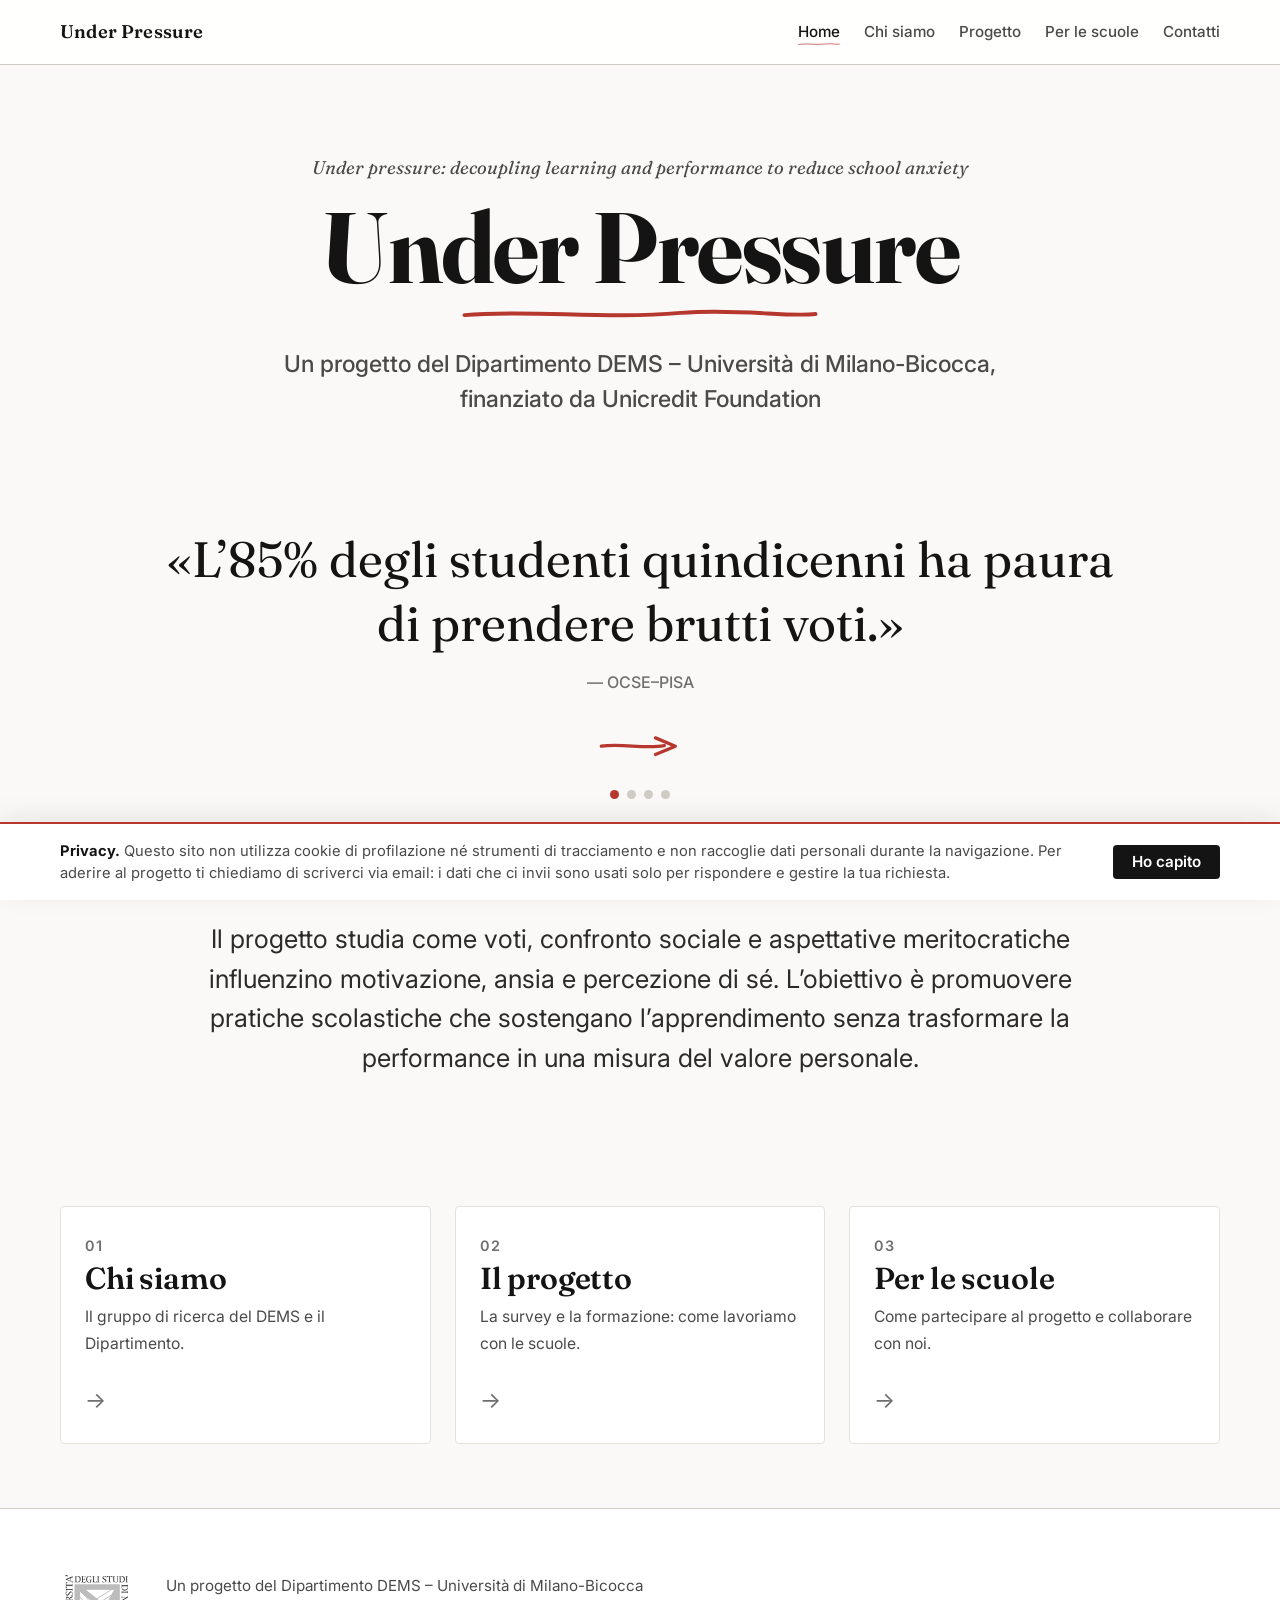
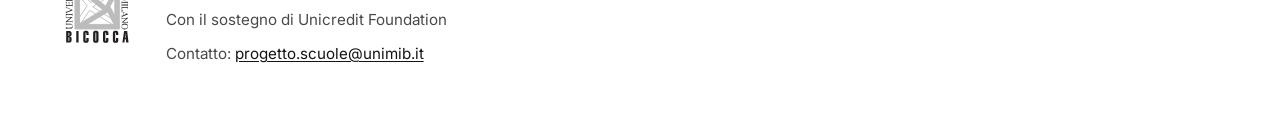
==== commit db775453: "Restore previous website; preserve redesign on redesign-editoriale" ====
--- a/index.html
+++ b/index.html
@@ -4,53 +4,106 @@
   <meta charset="utf-8">
   <meta name="viewport" content="width=device-width, initial-scale=1">
   <title>Under Pressure — DEMS, Università di Milano-Bicocca</title>
-  <meta name="description" content="Under Pressure: un progetto di ricerca del DEMS dell'Università di Milano-Bicocca, finanziato da UniCredit Foundation, su voti, ansia e benessere scolastico.">
+  <meta name="description" content="Under Pressure: un progetto di ricerca del DEMS dell'Università di Milano-Bicocca, finanziato da Unicredit Foundation, su voti, ansia e benessere scolastico.">
   <link rel="preconnect" href="https://fonts.googleapis.com">
   <link rel="preconnect" href="https://fonts.gstatic.com" crossorigin>
   <link rel="stylesheet" href="https://fonts.googleapis.com/css2?family=Fraunces:ital,opsz,wght@0,9..144,400;0,9..144,600;0,9..144,700;1,9..144,400&family=Inter:wght@400;500;600&display=swap">
-  <meta name="theme-color" content="#783d47">
-  <link rel="icon" href="assets/img/favicon.svg" type="image/svg+xml">
   <link rel="stylesheet" href="assets/css/style.css">
 </head>
 <body>
   <a class="skip-link" href="#main">Vai al contenuto</a>
 
-  <header class="site-header"><div class="container nav-inner">
-<a class="wordmark" href="index.html" aria-label="Under Pressure, home"><span class="brand-symbol" aria-hidden="true">u<span>p</span></span><span>Under<br>Pressure<span class="brand-caption">RICERCA · SCUOLA · BENESSERE</span></span></a>
-<button class="nav-toggle" type="button" aria-expanded="false" aria-controls="site-nav" aria-label="Apri il menu"><span class="nav-toggle-box"><span class="nav-toggle-bar"></span></span></button>
-<nav id="site-nav" class="site-nav" aria-label="Navigazione principale">
-<a class="nav-link" href="index.html" aria-current="page">Home</a><a class="nav-link" href="chi-siamo.html">Chi siamo</a><a class="nav-link" href="progetto.html">Il progetto</a><a class="nav-link" href="contatti.html">Contatti</a><a class="nav-link nav-cta" href="partecipa.html">Per le scuole <span aria-hidden="true">↗</span></a>
-</nav></div></header>
+  <header class="site-header">
+    <div class="container nav-inner">
+      <a class="wordmark" href="index.html">Under Pressure</a>
+      <button class="nav-toggle" type="button" aria-expanded="false" aria-controls="site-nav" aria-label="Apri il menu">
+        <span class="nav-toggle-box"><span class="nav-toggle-bar"></span></span>
+      </button>
+      <nav id="site-nav" class="site-nav" aria-label="Navigazione principale">
+        <a class="nav-link" href="index.html" aria-current="page">Home</a>
+        <a class="nav-link" href="chi-siamo.html">Chi siamo</a>
+        <a class="nav-link" href="progetto.html">Progetto</a>
+        <a class="nav-link" href="partecipa.html">Per le scuole</a>
+        <a class="nav-link" href="contatti.html">Contatti</a>
+      </nav>
+    </div>
+  </header>
 
   <main id="main">
-<section class="hero container" aria-labelledby="hero-title">
-<div class="hero-copy"><p class="eyebrow"><span class="status-dot"></span> UN PROGETTO DI RICERCA, PER LA SCUOLA</p>
-<h1 id="hero-title">Imparare.<br>Crescere.<br><em>Senza pressione.</em></h1>
-<p class="hero-subtitle">Il valore di una persona va oltre un voto. Studiamo come aiutare la scuola a coltivare apprendimento, motivazione e benessere.</p>
-<div class="hero-actions"><a class="cta" href="progetto.html">Scopri il progetto <span aria-hidden="true">↗</span></a><a class="text-link" href="partecipa.html">Partecipa con la tua scuola <span aria-hidden="true">→</span></a></div>
-<p class="hero-footnote">Under Pressure · Università di Milano-Bicocca</p></div>
-<div class="hero-art" role="img" aria-label="Un filo aggrovigliato si distende: dalla pressione allo spazio per imparare.">
-<div class="art-top"><span>UNDER PRESSURE</span><span>NOTE DI RICERCA / 01</span></div>
-<span class="art-label label-pressure">Aspettative. Voti. Confronto.</span>
-<svg viewBox="0 0 480 440" fill="none" aria-hidden="true"><defs><pattern id="grid" width="24" height="24" patternUnits="userSpaceOnUse"><path d="M24 0H0V24" stroke="#778271" stroke-opacity=".12"/></pattern></defs><rect width="480" height="440" fill="url(#grid)"/><path d="M20 115 C100 50 330 65 316 153 S130 259 119 141 S302 43 340 163 S149 246 145 112 S386 122 293 215 S93 188 178 83 S401 205 258 227 S127 68 254 91 S348 240 201 202 S267 20 323 136 S151 254 176 127 S360 170 260 234 C164 296 140 245 122 299 S241 364 299 320 S402 313 460 356" stroke="#783d47" stroke-width="2.5" stroke-linecap="round"/><path d="m446 356 14 0-4-14" stroke="#783d47" stroke-width="2.5" stroke-linecap="round" stroke-linejoin="round"/></svg>
-<div class="art-note"><span class="note-star" aria-hidden="true"><svg width="42" height="42" viewBox="0 0 40 40" fill="none" aria-hidden="true"><path d="M20 3v34M3 20h34M8 8l24 24M8 32L32 8" stroke="currentColor" stroke-width="2.5" stroke-linecap="round"/></svg></span><p>Facciamo spazio<br><em>all’apprendimento.</em></p></div>
-<div class="art-bottom"><span>MENO PRESSIONE</span><span aria-hidden="true">↗</span><span>PIÙ POSSIBILITÀ</span></div></div>
-</section>
-<div class="partners"><div class="container partners-inner"><span class="partners-label">LA RICERCA INCONTRA LA SCUOLA</span><div class="institution"><img src="assets/img/bicocca-logo.svg" alt="" width="44" height="44"><p>Università degli Studi di<br><strong>Milano-Bicocca · DEMS</strong></p></div><div class="partner-foundation"><span>Con il sostegno di</span><strong>UniCredit Foundation</strong></div></div></div>
-<section class="mission container" aria-labelledby="mission-title"><div><p class="eyebrow">01 / LA DOMANDA DA CUI PARTIAMO</p><h2 id="mission-title">E se la scuola fosse<br>un luogo in cui crescere,<br><em>senza sentirsi un voto?</em></h2></div><div class="mission-copy"><p class="lead">Voti, confronto sociale e aspettative influenzano il modo in cui gli studenti vivono la scuola e percepiscono sé stessi.</p><p>Under Pressure studia questi meccanismi e sperimenta pratiche educative che sostengano la motivazione, senza trasformare la performance in una misura del valore personale.</p><a class="text-link" href="progetto.html">La nostra domanda di ricerca <span aria-hidden="true">↗</span></a></div></section>
-<section class="path-section" aria-labelledby="path-title"><div class="container"><div class="section-heading"><div><p class="eyebrow">02 / DALLA RICERCA ALLA CLASSE</p><h2 id="path-title">Capire. Sperimentare. <em>Migliorare.</em></h2></div><p>Un percorso condiviso<br>con studenti, docenti e scuole.</p></div>
-<div class="home-cards"><a class="home-card" href="progetto.html#survey"><div class="card-top"><span class="home-card-index">01</span><span aria-hidden="true">↗</span></div><div class="card-glyph" aria-hidden="true">◎</div><h3>Ascoltare gli studenti</h3><p>Una survey per conoscere l’esperienza scolastica, la motivazione e il benessere di chi la scuola la vive.</p><span class="card-link">La survey <span aria-hidden="true">→</span></span></a>
-<a class="home-card" href="progetto.html#formazione"><div class="card-top"><span class="home-card-index">02</span><span aria-hidden="true">↗</span></div><div class="card-glyph" aria-hidden="true">↗</div><h3>Affiancare i docenti</h3><p>Percorsi di formazione gratuiti per esplorare nuove pratiche di motivazione e valutazione.</p><span class="card-link">L’esperimento <span aria-hidden="true">→</span></span></a>
-<a class="home-card" href="partecipa.html#cosa-succede"><div class="card-top"><span class="home-card-index">03</span><span aria-hidden="true">↗</span></div><div class="card-glyph" aria-hidden="true"><svg width="42" height="42" viewBox="0 0 40 40" fill="none" aria-hidden="true"><path d="M20 3v34M3 20h34M8 8l24 24M8 32L32 8" stroke="currentColor" stroke-width="2.5" stroke-linecap="round"/></svg></div><h3>Capire cosa funziona</h3><p>Un confronto rigoroso tra pratiche diverse, per individuare quelle che aiutano davvero ad apprendere.</p><span class="card-link">Come partecipare <span aria-hidden="true">→</span></span></a></div></div></section>
-<section class="school-section container" aria-labelledby="school-title"><div class="school-callout"><div><p class="eyebrow">INSIEME ALLE SCUOLE</p><h2 id="school-title">Il cambiamento<br>inizia <em>in classe.</em></h2><p>Porta la tua scuola dentro la ricerca.<br>Costruiamo insieme nuove possibilità per imparare.</p><a class="cta cta-light" href="partecipa.html">Scopri come partecipare <span aria-hidden="true">↗</span></a></div><div class="school-benefits"><p><span>01</span> Formazione gratuita per i docenti</p><p><span>02</span> Collaborazione con il gruppo di ricerca</p><p><span>03</span> Un contributo al benessere scolastico</p><a href="mailto:progetto.scuole@unimib.it">Parliamone: progetto.scuole@unimib.it ↗</a></div></div></section>
-<section class="team-teaser container" aria-labelledby="team-title"><div class="team-portraits"><img src="assets/img/mantovani.png" alt="Marco Mantovani" width="80" height="80" loading="lazy"><img src="assets/img/meschi.png" alt="Elena Meschi" width="80" height="80" loading="lazy"><img src="assets/img/guerzoni.png" alt="Marco Guerzoni" width="80" height="80" loading="lazy"></div><div><p class="eyebrow">LE PERSONE DIETRO IL PROGETTO</p><h2 id="team-title">Competenze diverse, una domanda condivisa.</h2></div><a class="text-link" href="chi-siamo.html">Conosci il gruppo <span aria-hidden="true">↗</span></a></section>
-</main>
 
-  <footer class="site-footer"><div class="container">
-<div class="footer-top"><a class="footer-wordmark" href="index.html">Under Pressure<span>Più spazio per imparare.</span></a><nav aria-label="Navigazione nel footer"><a href="progetto.html">Il progetto</a><a href="chi-siamo.html">Il gruppo di ricerca</a><a href="partecipa.html">Per le scuole</a><a href="contatti.html">Contatti</a></nav></div>
-<div class="footer-bottom"><div class="institution"><img src="assets/img/bicocca-logo.svg" alt="Università di Milano-Bicocca" width="52" height="52"><p>Un progetto del <strong>Dipartimento DEMS</strong><br>Università di Milano-Bicocca</p></div><p>Con il sostegno di<br><strong>UniCredit Foundation</strong></p><a href="mailto:progetto.scuole@unimib.it">progetto.scuole@unimib.it ↗</a></div>
-<details class="privacy-note"><summary>Privacy e navigazione</summary><p>Questo sito non utilizza cookie di profilazione né strumenti di analisi del traffico. I caratteri sono forniti da Google Fonts. Per informazioni o per aderire al progetto puoi contattarci via email: i dati inviati sono utilizzati per rispondere e gestire la richiesta.</p></details>
-</div></footer>
+    <section class="hero container" aria-labelledby="hero-title">
+      <p class="eyebrow">Under pressure: decoupling learning and performance to reduce school anxiety</p>
+      <h1 id="hero-title" class="hero-title">Under Pressure
+        <svg class="pen-underline pen-underline--hero" width="320" height="16" viewBox="0 0 320 16" fill="none" aria-hidden="true" focusable="false">
+          <path d="M4 9 C 64 4, 128 13, 196 7 C 250 3, 290 11, 316 8" stroke="#b5372e" stroke-width="3.5" stroke-linecap="round"/>
+        </svg>
+      </h1>
+      <p class="hero-subtitle">Un progetto del Dipartimento DEMS – Università di Milano-Bicocca, finanziato da Unicredit Foundation</p>
+    </section>
+
+    <section class="quotebox container" aria-labelledby="quotebox-h">
+      <h2 id="quotebox-h" class="visually-hidden">Citazioni dai dati</h2>
+      <figure class="quote" aria-live="polite">
+        <blockquote class="quote-text" id="quote-text">«L’85% degli studenti quindicenni ha paura di prendere brutti voti.»</blockquote>
+        <figcaption class="quote-source" id="quote-source">— OCSE–PISA</figcaption>
+      </figure>
+      <div class="quote-controls">
+        <button class="quote-next" type="button" aria-label="Prossima citazione">
+          <svg class="pen-arrow" width="76" height="22" viewBox="0 0 76 22" fill="none" aria-hidden="true" focusable="false">
+            <path d="M3 11 C 22 8, 42 14, 60 10.5" stroke="#b5372e" stroke-width="3" stroke-linecap="round"/>
+            <path d="M52 3.5 L 70 11 L 52 18.5" stroke="#b5372e" stroke-width="3" stroke-linecap="round" stroke-linejoin="round"/>
+          </svg>
+        </button>
+        <span class="quote-dots" aria-hidden="true"></span>
+      </div>
+    </section>
+
+    <section class="intro container" aria-label="Il progetto in breve">
+      <p class="lead intro-lead">Il progetto studia come voti, confronto sociale e aspettative meritocratiche influenzino motivazione, ansia e percezione di sé. L’obiettivo è promuovere pratiche scolastiche che sostengano l’apprendimento senza trasformare la performance in una misura del valore personale.</p>
+    </section>
+
+    <nav class="home-cards container" aria-label="Sezioni del sito">
+      <a class="home-card" href="chi-siamo.html">
+        <span class="home-card-index">01</span>
+        <h2 class="home-card-title">Chi siamo</h2>
+        <p class="home-card-desc">Il gruppo di ricerca del DEMS e il Dipartimento.</p>
+        <span class="home-card-go" aria-hidden="true">→</span>
+      </a>
+      <a class="home-card" href="progetto.html">
+        <span class="home-card-index">02</span>
+        <h2 class="home-card-title">Il progetto</h2>
+        <p class="home-card-desc">La survey e la formazione: come lavoriamo con le scuole.</p>
+        <span class="home-card-go" aria-hidden="true">→</span>
+      </a>
+      <a class="home-card" href="partecipa.html">
+        <span class="home-card-index">03</span>
+        <h2 class="home-card-title">Per le scuole</h2>
+        <p class="home-card-desc">Come partecipare al progetto e collaborare con noi.</p>
+        <span class="home-card-go" aria-hidden="true">→</span>
+      </a>
+    </nav>
+
+  </main>
+
+  <footer class="site-footer">
+    <div class="container footer-inner">
+      <div class="footer-brand">
+        <img class="footer-logo" src="assets/img/bicocca-logo.svg" alt="Università di Milano-Bicocca" width="64" height="63">
+      </div>
+      <div class="footer-credits">
+        <p>Un progetto del Dipartimento DEMS – Università di Milano-Bicocca</p>
+        <p>Con il sostegno di Unicredit Foundation</p>
+        <p class="footer-contact">Contatto: <a href="mailto:progetto.scuole@unimib.it">progetto.scuole@unimib.it</a></p>
+      </div>
+    </div>
+  </footer>
+
+  <div class="privacy-banner" id="privacy-banner" role="region" aria-label="Informativa sulla privacy" hidden>
+    <div class="container privacy-inner">
+      <p class="privacy-text"><strong>Privacy.</strong> Questo sito non utilizza cookie di profilazione né strumenti di tracciamento e non raccoglie dati personali durante la navigazione. Per aderire al progetto ti chiediamo di scriverci via email: i dati che ci invii sono usati solo per rispondere e gestire la tua richiesta.</p>
+      <button class="privacy-dismiss" type="button">Ho capito</button>
+    </div>
+  </div>
 
   <script src="assets/js/main.js" defer></script>
 </body>
--- a/assets/css/style.css
+++ b/assets/css/style.css
@@ -1,17 +1,388 @@
-/* Under Pressure — an editorial identity for research and schools. */
-:root{--ink:#292c26;--ink-soft:#41463e;--grey-700:#5e625a;--grey-500:#686c63;--grey-300:#d7d9ce;--grey-200:#e3e4d9;--paper:#fffdf8;--paper-warm:#f8f7f0;--pen:#783d47;--pen-ink:#602d36;--pen-wash:#efe5e4;--sage:#e9eddf;--font-display:"Fraunces",Georgia,serif;--font-body:"Inter",system-ui,sans-serif;--maxw:1280px;--maxw-text:49rem;--step-1:.25rem;--step-2:.5rem;--step-3:.75rem;--step-4:1rem;--step-5:1.5rem;--step-6:2rem;--radius:3px;--rule:1px solid var(--grey-300)}
-*,*::before,*::after{box-sizing:border-box}html{scroll-behavior:smooth;scroll-padding-top:120px;-webkit-text-size-adjust:100%}body{margin:0;background:var(--paper-warm);color:var(--ink);font:400 16px/1.75 var(--font-body);-webkit-font-smoothing:antialiased}img,svg{max-width:100%}img{height:auto}a{color:inherit;text-underline-offset:5px}a:hover{color:var(--pen)}button{font:inherit}p{margin:0 0 1.2rem}h1,h2,h3{font-family:var(--font-display);font-weight:400;line-height:1.13;margin:0;letter-spacing:-.035em}h1{font-size:clamp(2.7rem,5.6vw,5rem)}h2{font-size:clamp(2rem,3.5vw,3.1rem)}h3{font-size:1.6rem}em{color:var(--pen);font-weight:400}strong{font-weight:600}.container{max-width:var(--maxw);margin-inline:auto;padding-inline:48px;width:100%}.prose{max-width:var(--maxw-text)}.prose p{margin-bottom:1.4rem}.lead{font-size:1.2rem;line-height:1.75}.eyebrow{font:500 10px/1.6 var(--font-body);letter-spacing:.16em;margin:0 0 26px;text-transform:uppercase;color:var(--grey-700)}.text-link{display:inline-flex;gap:22px;align-items:center;font-size:13px;font-weight:600;text-decoration:none;border-bottom:1px solid var(--grey-300);padding-block:9px}.text-link:hover{border-color:var(--pen)}.cta{display:inline-flex;align-items:center;justify-content:space-between;gap:28px;background:var(--pen);color:white;text-decoration:none;padding:15px 23px;font-size:13px;font-weight:500;line-height:1.5;border:1px solid transparent;border-radius:3px;transition:background .2s,transform .2s}.cta:hover{background:var(--pen-ink);color:white;transform:translateY(-2px)}.cta-light{background:var(--paper-warm);color:var(--pen)}.cta-light:hover{background:white;color:var(--pen-ink)}:focus-visible{outline:3px solid var(--pen);outline-offset:5px}.skip-link{position:fixed;top:-100px;left:20px;z-index:100;background:var(--pen);color:white;padding:10px 20px}.skip-link:focus{top:12px;color:white}.visually-hidden{position:absolute!important;width:1px;height:1px;overflow:hidden;clip-path:inset(50%);white-space:nowrap}
-/* Shared navigation */
-.site-header{position:sticky;top:0;z-index:20;background:var(--paper-warm);border-bottom:var(--rule)}.nav-inner{display:flex;justify-content:space-between;align-items:center;min-height:100px;gap:30px}.wordmark{display:flex;align-items:center;gap:14px;text-decoration:none;font-family:var(--font-display);font-size:22px;line-height:.95;letter-spacing:-.04em}.brand-symbol{display:flex;align-items:center;justify-content:center;width:49px;height:49px;border:1px solid var(--pen);border-radius:50%;font:italic 32px/1 var(--font-display);color:var(--pen);letter-spacing:-5px;padding-right:5px}.brand-symbol>span{transform:translateY(5px)}.brand-caption{display:block;font:500 7px/1.5 var(--font-body);letter-spacing:.13em;margin-top:8px;color:var(--grey-700)}.site-nav{display:flex;align-items:center;gap:29px}.nav-link{font-size:12px;text-decoration:none;padding:9px 0;position:relative}.nav-link[aria-current=page]:not(.nav-cta)::after{content:"";height:2px;background:var(--pen);position:absolute;left:0;right:0;bottom:0}.nav-cta{border:1px solid var(--pen);padding:10px 18px;border-radius:3px;color:var(--pen);display:flex;gap:24px}.nav-cta:hover,.nav-cta[aria-current=page]{background:var(--pen);color:white}.nav-toggle{display:none;width:44px;height:44px;background:none;border:0;color:var(--ink);cursor:pointer}.nav-toggle-box{display:block;width:24px;height:18px;position:relative}.nav-toggle-bar,.nav-toggle-bar::before,.nav-toggle-bar::after{position:absolute;display:block;width:24px;height:2px;left:0;background:currentColor;content:""}.nav-toggle-bar{top:8px}.nav-toggle-bar::before{top:-7px}.nav-toggle-bar::after{top:7px}.is-open .nav-toggle-bar{background:transparent}.is-open .nav-toggle-bar::before{transform:translateY(7px) rotate(45deg)}.is-open .nav-toggle-bar::after{transform:translateY(-7px) rotate(-45deg)}
-/* Homepage */
-.hero{display:grid;grid-template-columns:1.16fr 1fr;gap:65px;align-items:center;padding-block:70px 76px}.hero .eyebrow{display:flex;align-items:center;gap:10px;font-size:9px}.status-dot{width:6px;height:6px;border-radius:50%;background:var(--pen)}.hero h1{font-size:clamp(3.2rem,5.25vw,4.8rem);line-height:1.08;letter-spacing:-.05em}.hero h1 em{white-space:nowrap}.hero-subtitle{font-size:14px;line-height:1.9;max-width:420px;margin:26px 0}.hero-actions{display:flex;align-items:center;gap:24px;flex-wrap:wrap}.hero-actions .text-link{font-size:11px;gap:12px}.hero-footnote{font-size:10px;color:var(--grey-700);margin:27px 0 0}.hero-art{background:var(--sage);position:relative;border:1px solid #d7decd;border-radius:3px;transform:rotate(2deg);padding:23px 22px 17px;box-shadow:9px 10px 0 #eeeee4;isolation:isolate}.art-top,.art-bottom{display:flex;justify-content:space-between;gap:10px;font-size:8px;letter-spacing:.13em;align-items:center}.art-top{border-bottom:1px solid #cbd3c2;padding-bottom:15px}.hero-art svg{display:block;width:100%;margin:12px 0 -17px}.art-label{font-size:11px;color:var(--grey-700);position:absolute;top:84px;left:34px}.art-note{position:absolute;right:23px;bottom:88px;background:#fffdf4;transform:rotate(-7deg);padding:18px 23px;display:flex;gap:12px;box-shadow:0 3px 10px #292c2610}.art-note p{font:400 clamp(16px,1.6vw,23px)/1.3 var(--font-display);margin:0}.note-star{font-size:28px;color:var(--pen)}.art-bottom{border-top:1px solid #cbd3c2;padding-top:15px}.art-bottom>span:nth-child(2){font-size:20px}.partners{border-block:var(--rule)}.partners-inner{display:flex;justify-content:space-between;gap:30px;align-items:center;padding-block:26px}.partners-label{font-size:9px;letter-spacing:.15em;color:var(--grey-700)}.institution{display:flex;align-items:center;gap:15px}.institution p{font-size:11px;line-height:1.7;margin:0}.institution img{width:44px;height:44px;object-fit:contain}.partner-foundation{display:grid;gap:2px}.partner-foundation span{font-size:9px;color:var(--grey-700)}.partner-foundation strong{font-size:16px;letter-spacing:-.02em}.mission{display:grid;grid-template-columns:1.1fr 1fr;gap:95px;padding-block:95px}.mission h2{font-size:clamp(2rem,3.3vw,2.9rem);line-height:1.25}.mission-copy{padding-top:40px}.mission-copy p{font-size:14px;color:var(--grey-700)}.mission-copy .lead{font-size:17px;color:var(--ink)}.path-section{background:#eff0e8;padding-block:75px 85px;border-block:var(--rule)}.section-heading{display:flex;justify-content:space-between;align-items:end;gap:30px;margin-bottom:38px}.section-heading .eyebrow{margin-bottom:16px}.section-heading h2{font-size:clamp(1.9rem,3vw,2.7rem)}.section-heading>p{font-size:12px;color:var(--grey-700);margin:0}.home-cards{display:grid;grid-template-columns:repeat(3,1fr);gap:18px}.home-card{background:var(--paper-warm);border:1px solid var(--grey-300);padding:24px 26px;display:flex;flex-direction:column;text-decoration:none;transition:transform .2s,border-color .2s}.home-card:hover{transform:translateY(-5px);border-color:var(--pen);color:var(--ink)}.card-top{display:flex;justify-content:space-between;align-items:center}.home-card-index{font-size:10px;color:var(--grey-700)}.card-top>span:last-child{color:var(--pen)}.card-glyph{font-size:51px;color:var(--pen);height:115px;display:flex;align-items:center;font-family:Georgia,serif}.home-card h3{font-size:25px;margin-bottom:15px}.home-card p{font-size:12px;line-height:1.9;color:var(--grey-700);margin-bottom:30px}.card-link{display:flex;justify-content:space-between;font-size:11px;font-weight:500;margin-top:auto;padding-top:17px;border-top:var(--rule)}.school-section{padding-block:78px 0}.school-callout{background:var(--pen);color:var(--paper-warm);padding:54px 56px;display:grid;grid-template-columns:1fr 1fr;gap:65px}.school-callout .eyebrow{color:#ead4d7;margin-bottom:18px}.school-callout h2{font-size:clamp(2.5rem,4vw,3.4rem)}.school-callout em{color:#e7c9c4}.school-callout p:not(.eyebrow){font-size:13px;margin-top:21px;color:#f1e3e3}.school-callout .cta{margin-top:10px}.school-benefits{align-self:center}.school-benefits p{padding-bottom:20px;border-bottom:1px solid #ffffff30;display:flex;gap:18px}.school-benefits p span{color:#e7c9c4;font-size:10px;padding-top:3px}.school-benefits>a{font-size:11px;color:#fff1ed;overflow-wrap:anywhere}.team-teaser{display:flex;gap:26px;align-items:center;padding-block:65px 80px}.team-portraits{display:flex;padding-right:8px;flex-shrink:0}.team-portraits img{width:62px;height:62px;border-radius:50%;object-fit:cover;object-position:top;border:4px solid var(--paper-warm);margin-right:-10px;filter:grayscale(1)}.team-teaser .eyebrow{font-size:8px;margin-bottom:8px}.team-teaser h2{font-size:23px;letter-spacing:-.02em}.team-teaser>.text-link{margin-left:auto;white-space:nowrap;font-size:11px}
-/* Inner pages */
-.page-head{padding-block:55px 50px}.breadcrumb{display:flex;gap:16px;text-decoration:none;font-size:11px;color:var(--grey-700);margin-bottom:28px;width:fit-content}.page-head h1{max-width:950px}.page-head .lead{margin-top:28px;max-width:850px;font-size:17px;line-height:1.85}.pen-underline{display:block;width:100px;height:10px;margin-top:15px}.pen-underline path{stroke:var(--pen)}.pen-divider{display:block;margin:0;height:1px;background:var(--grey-300)}.pen-divider path{display:none}.subnav{display:flex;flex-wrap:wrap;gap:10px;margin-top:30px}.subnav-link{text-decoration:none;border:1px solid var(--grey-300);border-radius:3px;padding:9px 16px;font-size:12px;background:var(--paper)}.subnav-link:hover{background:var(--pen-wash);border-color:var(--pen)}.proj-section{padding-block:55px;scroll-margin-top:115px}.proj-section h2{max-width:850px;margin-bottom:28px;font-size:clamp(1.9rem,3vw,2.7rem)}.proj-section .prose{font-size:15px;line-height:1.95}.proj-section .cta{margin-top:10px}.note{border-left:2px solid var(--pen);padding:12px 0 12px 23px;font-family:var(--font-display);font-style:italic;font-size:19px;color:var(--grey-700);margin-top:25px;background:linear-gradient(90deg,var(--pen-wash),transparent)}.callout{background:var(--sage);border-left:3px solid #7d896a;padding:24px 28px;margin-top:28px;font-size:14px}.callout p{margin:0}.groups{display:grid;grid-template-columns:repeat(3,1fr);gap:20px;list-style:none;padding:0;margin:30px 0}.group-card{padding:30px;background:var(--paper);border:var(--rule)}.group-card:nth-child(2){background:var(--sage)}.group-card:nth-child(3){background:var(--pen-wash)}.group-num{font-size:10px;letter-spacing:.1em;text-transform:uppercase;color:var(--pen)}.group-title{font-size:25px;margin:24px 0 16px}.group-card p{font-size:13px;margin:0}.info-list{list-style:none;padding:0;margin:25px 0 0}.info-list li{padding:15px 0 15px 30px;border-bottom:var(--rule);position:relative;font-size:14px}.info-list li::before{content:'↗';position:absolute;left:0;color:var(--pen)}.timeline{list-style:none;padding:0;margin:30px 0 0}.tl-item{display:grid;grid-template-columns:210px 1fr;gap:30px;padding:25px 0;border-top:var(--rule);font-size:14px}.tl-item:last-child{border-bottom:var(--rule)}.tl-date{color:var(--pen);font-weight:600}.tl-body{margin:0}.team{display:grid;grid-template-columns:repeat(3,1fr);gap:26px;padding-block:15px 70px}.team-card{border-top:var(--rule);padding-top:27px;display:flex;flex-direction:column;align-items:flex-start}.team-photo{width:100%;height:270px;object-fit:cover;object-position:center 20%;filter:grayscale(1);background:var(--sage);margin-bottom:25px;border-radius:3px}.team-name{font-size:27px;margin-bottom:12px}.team-role{color:var(--pen);font-size:11px;margin-bottom:20px}.team-bio{font-size:13px;color:var(--grey-700);line-height:1.9}.team-link{font-size:12px;margin-top:auto;padding-top:10px}.dems{background:var(--sage);padding-block:55px;margin-bottom:65px}.dems .prose{margin-top:25px;font-size:15px}.contact{text-align:center;padding-block:50px 60px;background:var(--sage);border-block:var(--rule)}.contact .pen-underline{margin-inline:auto}.contact .prose{margin-inline:auto}.contact-intro{margin:24px auto 20px;font-size:14px}.contact-email{margin:24px 0 0}.contact-email a{font:400 clamp(1.2rem,3.4vw,2.7rem)/1.4 var(--font-display);color:var(--pen);overflow-wrap:anywhere}.people{padding-block:55px 75px}.people-grid{display:grid;grid-template-columns:repeat(3,1fr);gap:22px;margin-top:30px}.person-card{border:var(--rule);padding:27px 22px;background:var(--paper);display:flex;flex-direction:column;align-items:flex-start}.person-name{font-size:25px;margin-bottom:12px}.person-role{font-size:12px;color:var(--grey-700)}.person-mail{font-size:12px;overflow-wrap:anywhere}.person-card .team-link{font-size:11px}
-/* Footer */
-.site-footer{border-top:var(--rule);padding-block:45px 22px;background:#efefe6}.footer-top{display:flex;justify-content:space-between;gap:35px;padding-bottom:36px}.footer-wordmark{font:400 27px/1.2 var(--font-display);text-decoration:none}.footer-wordmark span{display:block;font:400 11px/1.8 var(--font-body);margin-top:10px;color:var(--grey-700)}.footer-top nav{display:flex;gap:30px;align-items:center;font-size:11px}.footer-top nav a{text-decoration:none}.footer-bottom{display:flex;align-items:center;justify-content:space-between;gap:24px;border-top:var(--rule);padding-top:26px}.footer-bottom>p{font-size:10px;margin:0}.footer-bottom>a{font-size:11px}.privacy-note{font-size:10px;color:var(--grey-700);margin-top:28px}.privacy-note summary{cursor:pointer;width:fit-content}.privacy-note p{max-width:750px;margin:15px 0 0}
-@media(min-width:1440px){.hero{padding-block:85px}.hero-art{max-width:500px}}
-@media(max-width:1050px){.container{padding-inline:30px}.hero{gap:35px}.hero h1{font-size:clamp(3rem,5.5vw,4rem)}.site-nav{gap:21px}.mission{gap:45px}.home-card{padding:22px}.school-callout{padding:40px;gap:35px}.team-teaser{flex-wrap:wrap}.team-teaser>.text-link{margin-left:0}.team-photo{height:220px}.people-grid{gap:12px}.person-card{padding:22px 16px}.footer-top nav{gap:20px}}
-@media(max-width:800px){.container{padding-inline:24px}.nav-inner{min-height:84px;flex-wrap:wrap;padding-block:16px;gap:15px}.wordmark{font-size:20px}.brand-symbol{width:42px;height:42px;font-size:29px}.site-nav{width:100%;flex-wrap:wrap;gap:20px}.nav-ready .nav-toggle{display:flex;align-items:center;justify-content:center}.nav-ready .site-nav{display:none}.nav-ready.is-open .site-nav{display:flex;flex-direction:column;align-items:stretch;gap:5px;padding-block:12px}.nav-ready.is-open .nav-link{padding:13px 10px}.nav-ready.is-open .nav-cta{justify-content:space-between;margin-top:7px}.nav-link[aria-current=page]:not(.nav-cta)::after{right:auto;width:25px;left:10px}.hero{grid-template-columns:1fr 1fr;gap:26px;padding-block:45px}.hero h1{font-size:clamp(2.4rem,5.2vw,3.2rem)}.hero h1 em{white-space:normal}.hero .eyebrow{font-size:8px;letter-spacing:.1em}.hero-subtitle{font-size:13px}.hero-actions{gap:12px}.hero-art{padding:16px}.art-top{font-size:6px}.art-label{font-size:9px;left:22px;top:67px}.art-note{padding:12px;right:8px;bottom:65px}.art-note p{font-size:17px}.art-bottom{font-size:7px}.partners-label{max-width:110px;font-size:8px}.partner-foundation strong{font-size:13px}.partners-inner{gap:20px}.institution p{font-size:10px}.mission{gap:35px;padding-block:60px}.mission h2{font-size:31px}.mission-copy{padding-top:25px}.mission-copy .lead{font-size:15px}.section-heading{align-items:start;flex-direction:column;gap:16px}.section-heading>p br{display:none}.home-cards{gap:12px}.home-card{padding:20px 16px}.home-card h3{font-size:23px}.card-glyph{height:85px}.school-callout{gap:30px;padding:35px}.school-benefits p{font-size:12px!important}.school-benefits>a{font-size:10px}.team{grid-template-columns:1fr;gap:40px}.team-photo{height:260px;width:260px}.team-bio{max-width:650px}.people-grid{grid-template-columns:1fr}.person-card{padding:25px}.person-name{font-size:28px}.person-mail{font-size:14px}.footer-top nav{display:grid;grid-template-columns:1fr 1fr;gap:12px 20px}.footer-bottom{flex-wrap:wrap}.groups{gap:12px}.group-card{padding:22px}.group-title{font-size:23px}}
-@media(max-width:600px){.container{padding-inline:22px}.hero{grid-template-columns:1fr;padding-top:40px;padding-bottom:45px;gap:38px}.hero h1{font-size:clamp(2.9rem,11vw,4rem);line-height:1.06}.hero h1 em{white-space:nowrap}.hero .eyebrow{font-size:8px;margin-bottom:23px}.hero-subtitle{max-width:440px;font-size:14px;margin-top:22px}.hero-actions{gap:18px}.hero-footnote{margin-top:18px}.hero-art{margin:0 6px;max-width:430px;justify-self:center;width:calc(100% - 12px);padding:20px;transform:rotate(1.5deg)}.art-top{font-size:7px}.art-label{top:75px;left:25px;font-size:10px}.art-note{right:20px;bottom:80px;padding:16px}.art-note p{font-size:20px}.art-bottom{font-size:8px}.partners-inner{flex-wrap:wrap;justify-content:flex-start;gap:22px;padding-block:24px}.partners-label{max-width:none;width:100%;font-size:8px}.partners .institution{gap:10px}.partners .institution img{width:34px;height:34px}.partners .institution p{font-size:9px}.partner-foundation strong{font-size:12px}.partner-foundation span{font-size:8px}.mission{grid-template-columns:1fr;gap:22px;padding-block:54px}.mission h2{font-size:33px}.mission-copy{padding:0}.mission .eyebrow{font-size:9px;margin-bottom:20px}.mission-copy .lead{font-size:17px}.path-section{padding-block:50px}.section-heading h2{font-size:32px}.section-heading .eyebrow{font-size:9px}.section-heading{margin-bottom:28px}.home-cards{grid-template-columns:1fr;gap:16px}.home-card{padding:25px}.card-glyph{height:80px}.home-card h3{font-size:28px}.home-card p{font-size:14px;margin-bottom:22px}.school-section{padding-top:45px}.school-callout{grid-template-columns:1fr;padding:30px 24px;gap:30px}.school-callout h2{font-size:40px}.school-callout .eyebrow{font-size:9px}.school-benefits p:first-child{margin-top:0}.school-benefits>a{font-size:11px}.team-teaser{padding-block:44px;gap:18px}.team-teaser h2{font-size:25px;max-width:350px}.team-teaser>.text-link{width:fit-content}.footer-top{flex-direction:column;gap:27px}.footer-top nav{display:flex;flex-wrap:wrap;gap:14px 22px}.footer-bottom{gap:22px}.footer-bottom>a{width:100%;font-size:12px}.page-head{padding-block:35px}.page-head h1{font-size:45px}.page-head .lead{font-size:15px;line-height:1.9;margin-top:22px}.breadcrumb{margin-bottom:20px}.proj-section{padding-block:38px}.proj-section .prose{font-size:14px}.groups{grid-template-columns:1fr}.group-card{padding:26px}.group-title{margin-top:17px;font-size:28px}.group-card p{font-size:14px}.tl-item{grid-template-columns:1fr;gap:8px;padding-block:22px}.contact{padding-block:38px}.contact-email a{font-size:clamp(1.05rem,4.9vw,1.8rem)}.team{padding-bottom:45px}.team-photo{width:100%;height:320px;object-position:center 25%}.dems{padding-block:38px;margin-bottom:40px}.people{padding-block:40px}.subnav{gap:8px}.subnav-link{font-size:11px;padding:8px 12px}}
-@media(prefers-reduced-motion:reduce){html{scroll-behavior:auto}*,*::before,*::after{transition:none!important;animation:none!important}}
-@media print{.site-header{position:static}.site-nav,.nav-toggle,.hero-art,.privacy-note{display:none!important}.container{padding-inline:0}.hero,.mission,.school-callout{display:block}.school-callout{background:white;color:black;padding:20px 0}.school-callout p:not(.eyebrow),.school-callout em{color:black}.site-footer{background:white}.home-card,.team-card{break-inside:avoid}a{color:black}.hero{padding-block:25px}}
+/* ==========================================================================
+   Under Pressure — DEMS, Università di Milano-Bicocca
+   Elegant / minimalist / editorial. Black & white + one muted red "pen" ink.
+   ========================================================================== */
+
+/* ---------- Design tokens ---------- */
+:root{
+  --ink:#141414; --ink-soft:#2b2b2b; --grey-700:#4a4a4a; --grey-500:#6f6f6f;
+  --grey-300:#cfccc6; --grey-200:#e5e2dc; --paper:#ffffff; --paper-warm:#faf9f7;
+  --pen:#b5372e; --pen-ink:#9a2f27; --pen-wash:rgba(181,55,46,.10);
+  --font-display:"Fraunces","Iowan Old Style","Palatino Linotype",Georgia,serif;
+  --font-body:"Inter",system-ui,-apple-system,"Segoe UI",Roboto,Helvetica,Arial,sans-serif;
+  --maxw:1240px; --maxw-text:46rem;
+  --step-1:.25rem; --step-2:.5rem; --step-3:.75rem; --step-4:1rem; --step-5:1.5rem;
+  --step-6:2rem; --step-7:3rem; --step-8:4rem; --step-9:6rem; --step-10:8rem;
+  --radius:4px; --rule:1px solid var(--grey-300);
+}
+
+/* ---------- Reset / base ---------- */
+*,*::before,*::after{box-sizing:border-box;}
+html{-webkit-text-size-adjust:100%; scroll-behavior:smooth;}
+body{
+  margin:0;
+  font:400 clamp(1.0625rem,.25vw + 1rem,1.2rem)/1.7 var(--font-body);
+  color:var(--ink-soft);
+  background:var(--paper-warm);
+  -webkit-font-smoothing:antialiased;
+  text-rendering:optimizeLegibility;
+}
+img,svg{max-width:100%;}
+img{height:auto;}
+a{color:var(--ink); text-underline-offset:.16em;}
+a:hover{color:var(--pen-ink);}
+strong{color:var(--ink);}
+:focus-visible{outline:2px solid var(--pen); outline-offset:2px; border-radius:2px;}
+
+/* ---------- Typography ---------- */
+h1,.h1{margin:0; font:700 clamp(2.75rem,6vw + 1rem,5.25rem)/1.02 var(--font-display); letter-spacing:-.01em; color:var(--ink);}
+h2,.h2{margin:0; font:600 clamp(1.9rem,3vw + 1rem,3rem)/1.1 var(--font-display); letter-spacing:-.005em; color:var(--ink);}
+h3,.h3{margin:0; font:600 clamp(1.3rem,1.4vw + .9rem,1.75rem)/1.2 var(--font-display); color:var(--ink);}
+p{margin:0 0 var(--step-4);}
+.eyebrow{margin:0; font:italic 400 clamp(.95rem,1vw + .6rem,1.15rem)/1.4 var(--font-display); color:var(--grey-700);}
+.lead{font:400 clamp(1.1rem,.7vw + 1rem,1.375rem)/1.6 var(--font-body); color:var(--ink-soft);}
+.caption,.source{font:400 .85rem/1.4 var(--font-body); color:var(--grey-500);}
+
+/* ---------- Layout ---------- */
+.container{width:100%; max-width:var(--maxw); margin-inline:auto; padding-inline:clamp(1.25rem,4vw,2.5rem);}
+.prose{max-width:var(--maxw-text);}
+section{padding-block:clamp(3.5rem,8vw,8rem);}
+section.page-head,section.hero{padding-bottom:clamp(2rem,5vw,4rem);}
+
+/* ---------- Accessibility helpers ---------- */
+.skip-link{
+  position:absolute; left:var(--step-4); top:-100px; z-index:100;
+  background:var(--ink); color:#fff; padding:.6rem 1rem; border-radius:var(--radius);
+  font:500 .95rem/1 var(--font-body); text-decoration:none;
+  transition:top .2s ease;
+}
+.skip-link:focus{top:var(--step-4); color:#fff;}
+.visually-hidden{
+  position:absolute !important; width:1px; height:1px; padding:0; margin:-1px;
+  overflow:hidden; clip:rect(0 0 0 0); clip-path:inset(50%); white-space:nowrap; border:0;
+}
+
+/* ---------- Pen-stroke motif ---------- */
+.pen-underline{display:block; width:min(240px,42%); height:auto; margin-top:.35rem;}
+.pen-underline--hero{display:block; width:min(360px,52%); margin:.4rem auto 0;}
+.pen-divider{display:block; width:100%; height:12px; margin-block:clamp(1.5rem,4vw,3rem);}
+.stat-annotated{position:relative; display:inline-block; padding:.25em .55em;}
+.pen-circle{position:absolute; inset:-14% -8%; width:116%; height:128%; pointer-events:none;}
+
+/* ---------- Header / nav ---------- */
+.site-header{
+  position:sticky; top:0; z-index:50;
+  background:color-mix(in srgb,var(--paper) 88%, transparent);
+  -webkit-backdrop-filter:saturate(1.1) blur(8px);
+  backdrop-filter:saturate(1.1) blur(8px);
+  border-bottom:var(--rule);
+}
+.nav-inner{position:relative; display:flex; align-items:center; justify-content:space-between; min-height:64px;}
+.wordmark{font:600 1.15rem/1 var(--font-display); color:var(--ink); text-decoration:none; letter-spacing:.01em;}
+.wordmark:hover{color:var(--pen-ink);}
+.site-nav{display:flex; gap:var(--step-5);}
+.nav-link{font:500 .95rem/1 var(--font-body); color:var(--grey-700); text-decoration:none; padding-block:.4rem; position:relative;}
+.nav-link:hover{color:var(--ink);}
+.nav-link[aria-current="page"]{color:var(--ink);}
+.nav-link[aria-current="page"]::after{
+  content:""; position:absolute; left:0; right:0; bottom:-2px; height:8px;
+  background-image:url("data:image/svg+xml,%3Csvg xmlns='http://www.w3.org/2000/svg' width='120' height='8' viewBox='0 0 120 8' fill='none'%3E%3Cpath d='M2 5 C 26 2, 52 7, 78 4 C 96 2, 108 6, 118 4.5' stroke='%23b5372e' stroke-width='2' stroke-linecap='round'/%3E%3C/svg%3E");
+  background-repeat:no-repeat; background-size:100% 100%;
+}
+
+/* Hamburger */
+.nav-toggle{
+  display:none; width:44px; height:44px; align-items:center; justify-content:center;
+  background:none; border:0; cursor:pointer; color:var(--ink); padding:0;
+}
+.nav-toggle-box{position:relative; display:block; width:24px; height:16px;}
+.nav-toggle-bar,.nav-toggle-bar::before,.nav-toggle-bar::after{
+  content:""; position:absolute; left:0; width:24px; height:2px; background:var(--ink);
+  border-radius:2px; transition:transform .3s ease, opacity .2s ease;
+}
+.nav-toggle-bar{top:7px;}
+.nav-toggle-bar::before{top:-7px;}
+.nav-toggle-bar::after{top:7px;}
+.is-open .nav-toggle-bar{background:transparent;}
+.is-open .nav-toggle-bar::before{transform:translateY(7px) rotate(45deg);}
+.is-open .nav-toggle-bar::after{transform:translateY(-7px) rotate(-45deg);}
+
+/* ---------- Hero ---------- */
+.hero{max-width:var(--maxw); text-align:center; padding-top:clamp(3rem,7vw,6rem); padding-bottom:clamp(1.5rem,4vw,3rem);}
+.hero .eyebrow{max-width:48rem; margin-inline:auto;}
+.hero-title{margin:var(--step-4) 0 var(--step-5); font:700 clamp(2.9rem,7vw + 1rem,6.25rem)/1.02 var(--font-display); letter-spacing:-.015em;}
+.pen-underline--hero{margin-inline:auto;}
+.hero-subtitle{max-width:46rem; margin:0 auto; font:500 clamp(1.1rem,1vw + .95rem,1.45rem)/1.5 var(--font-body); color:var(--grey-700);}
+
+/* ---------- Intro (short project description) ---------- */
+.intro{padding-block:clamp(1.5rem,4vw,3rem);}
+.intro-lead{max-width:54rem; margin-inline:auto; text-align:center; font:400 clamp(1.2rem,.9vw + 1.05rem,1.6rem)/1.55 var(--font-body); color:var(--ink-soft);}
+
+/* ---------- Home cards ---------- */
+.home-cards{display:grid; grid-template-columns:repeat(3,1fr); gap:var(--step-5); padding-block:clamp(2rem,5vw,4rem);}
+.home-card{
+  display:flex; flex-direction:column; gap:var(--step-2);
+  padding:var(--step-6) var(--step-5) var(--step-5);
+  background:var(--paper); border:1px solid var(--grey-200); border-radius:var(--radius);
+  text-decoration:none; color:var(--ink-soft);
+  transition:border-color .3s ease, transform .3s ease;
+}
+.home-card:hover{border-color:var(--pen); transform:translateY(-2px); color:var(--ink-soft);}
+.home-card-index{font:600 .9rem/1 var(--font-body); letter-spacing:.14em; color:var(--grey-500); transition:color .3s ease;}
+.home-card:hover .home-card-index{color:var(--pen);}
+.home-card-title{font:600 clamp(1.4rem,1.5vw + 1rem,1.9rem)/1.15 var(--font-display); color:var(--ink); margin:0;}
+.home-card-desc{margin:0; color:var(--grey-700); font-size:.98rem;}
+.home-card-go{margin-top:auto; padding-top:var(--step-4); font-size:1.4rem; color:var(--grey-500); transition:color .3s ease, transform .3s ease;}
+.home-card:hover .home-card-go{color:var(--pen); transform:translateX(4px);}
+
+/* ---------- Data section / charts ---------- */
+.data-section .lead{margin-top:var(--step-4);}
+.charts-grid{display:grid; grid-template-columns:repeat(2,1fr); gap:var(--step-7); margin-top:clamp(2rem,5vw,3.5rem);}
+.chart{margin:0; padding:var(--step-5); background:var(--paper); border:1px solid var(--grey-200); border-radius:var(--radius);}
+.chart-title{font:600 clamp(1.1rem,1vw + .8rem,1.3rem)/1.25 var(--font-display); color:var(--ink); margin:0 0 var(--step-4);}
+.chart svg.chart-svg{width:100%; height:auto; display:block;}
+.chart figcaption{margin-top:var(--step-3);}
+
+/* Chart reveal (motion-guarded below) */
+.chart .bar{transition:transform .9s cubic-bezier(.2,.7,.2,1);}
+.chart-a .bar{transform-box:fill-box; transform-origin:bottom; transform:scaleY(0);}
+.chart-b .bar{transform-box:fill-box; transform-origin:left; transform:scaleX(0);}
+.chart-a.is-visible .bar{transform:scaleY(1);}
+.chart-b.is-visible .bar{transform:scaleX(1);}
+.chart-a .bar:nth-of-type(1){transition-delay:0s;}
+.chart-a .bar:nth-of-type(2){transition-delay:.12s;}
+.chart-a .bar:nth-of-type(3){transition-delay:.24s;}
+.chart-b .bar:nth-of-type(1){transition-delay:0s;}
+.chart-b .bar:nth-of-type(2){transition-delay:.12s;}
+.chart-b .bar:nth-of-type(3){transition-delay:.24s;}
+.axis-line{stroke:var(--grey-200); stroke-width:1;}
+.axis-base{stroke:var(--grey-300); stroke-width:1.5;}
+.bar-value{font:700 15px/1 var(--font-body); fill:var(--grey-700);}
+.bar-value--hi{fill:var(--pen);}
+.axis-label{font:500 13px/1.2 var(--font-body); fill:var(--grey-700);}
+.cat-label{font:400 13px/1.3 var(--font-body); fill:var(--grey-700);}
+
+/* Stat tile */
+.stat-tile{
+  margin-top:clamp(2rem,5vw,3.5rem); padding-top:clamp(1.5rem,4vw,2.5rem);
+  border-top:var(--rule); max-width:var(--maxw-text);
+}
+.stat-tile p{font:400 clamp(1.15rem,1vw + 1rem,1.5rem)/1.5 var(--font-body); color:var(--ink-soft);}
+.stat-tile .source{font-size:.85rem;}
+.stat-num{font:700 1.15em/1 var(--font-display); color:var(--pen); font-style:normal;}
+.stat-num-plain{font:700 1.15em/1 var(--font-display); color:var(--ink); font-weight:700;}
+
+/* ---------- Quote box ---------- */
+.quotebox{text-align:center; padding-top:clamp(1.5rem,4vw,3rem); padding-bottom:clamp(2.5rem,6vw,4.5rem);}
+.quote{position:relative; margin:0 auto; max-width:60rem;}
+.quote-text{
+  margin:0; font:400 clamp(1.65rem,3vw + 1rem,3.1rem)/1.28 var(--font-display);
+  color:var(--ink); transition:opacity .4s ease;
+}
+.quote-source{margin-top:var(--step-4); font:500 1rem/1.4 var(--font-body); color:var(--grey-500);}
+.quote-controls{display:flex; flex-direction:column; align-items:center; gap:var(--step-5); margin-top:var(--step-6);}
+.quote-next{
+  background:none; border:0; padding:.5rem 1rem; cursor:pointer; color:var(--pen);
+  display:inline-flex; align-items:center; justify-content:center;
+  transition:transform .3s ease;
+}
+.quote-next:hover{transform:translateX(5px);}
+.pen-arrow{display:block; width:clamp(64px,8vw,84px); height:auto;}
+.quote-dots{display:inline-flex; gap:.5rem;}
+.quote-dots button{
+  width:9px; height:9px; padding:0; border:0; border-radius:50%;
+  background:var(--grey-300); cursor:pointer; transition:background .3s ease;
+}
+.quote-dots button[aria-current="true"]{background:var(--pen);}
+
+/* ---------- Chi siamo ---------- */
+.page-head .lead{margin-top:var(--step-4);}
+.team{display:grid; grid-template-columns:repeat(3,1fr); gap:var(--step-6); padding-block:clamp(2rem,5vw,4rem);}
+.team-card{
+  display:flex; flex-direction:column; align-items:flex-start; gap:var(--step-3);
+  padding:var(--step-5); background:var(--paper); border:1px solid var(--grey-200);
+  border-radius:var(--radius); transition:border-color .3s ease;
+}
+.team-card:hover,.team-card:focus-within{border-color:var(--grey-300);}
+.team-photo{
+  width:clamp(140px,18vw,200px); aspect-ratio:1/1; object-fit:cover; object-position:center top;
+  border-radius:50%; border:1px solid var(--grey-200);
+  filter:grayscale(1) contrast(1.02); transition:filter .4s ease;
+}
+.team-card:hover .team-photo,.team-card:focus-within .team-photo{filter:grayscale(0);}
+.team-name{font:600 clamp(1.3rem,1.4vw + .9rem,1.65rem)/1.2 var(--font-display); color:var(--ink); margin:0;}
+.team-role{margin:0; font:500 .95rem/1.4 var(--font-body); color:var(--pen-ink);}
+.team-bio{margin:0; color:var(--ink-soft); font-size:.98rem;}
+.team-link{margin-top:var(--step-2); font:500 .95rem/1.4 var(--font-body); color:var(--ink); text-decoration:none; border-bottom:1px solid var(--grey-300); padding-bottom:2px; align-self:flex-start;}
+.team-link:hover{color:var(--pen-ink); border-color:var(--pen);}
+.dems{background:var(--paper); border-top:var(--rule);}
+.dems .prose{margin-top:var(--step-4);}
+
+/* ---------- Progetto ---------- */
+.subnav{display:flex; flex-wrap:wrap; gap:var(--step-3); margin-top:var(--step-6);}
+.subnav-link{
+  display:inline-flex; align-items:center; padding:.5rem 1rem;
+  border:1px solid var(--grey-300); border-radius:999px;
+  font:500 .95rem/1 var(--font-body); color:var(--ink); text-decoration:none;
+  transition:border-color .3s ease, color .3s ease, background .3s ease;
+}
+.subnav-link:hover{border-color:var(--pen); color:var(--pen-ink); background:var(--pen-wash);}
+.proj-section{scroll-margin-top:88px;}
+.proj-section h2{margin-bottom:var(--step-5);}
+.proj-section .prose p{color:var(--ink-soft);}
+.note{
+  margin-top:var(--step-5); padding-left:var(--step-4);
+  border-left:2px solid var(--pen); font:italic 400 1.05rem/1.6 var(--font-display);
+  color:var(--grey-700);
+}
+.cta{
+  display:inline-flex; align-items:center; gap:.6rem; background:var(--pen); color:#fff;
+  padding:.85rem 1.4rem; border-radius:var(--radius);
+  font:600 1.05rem/1 var(--font-body); text-decoration:none; margin-top:var(--step-5);
+}
+.cta:hover{background:var(--pen-ink); color:#fff;}
+.cta .cta-arrow{transition:transform .3s ease;}
+.cta:hover .cta-arrow{transform:translateX(4px);}
+
+/* ---------- Partecipa (spiegazione esperimento) ---------- */
+.callout{
+  margin-top:var(--step-5); padding:var(--step-5) var(--step-6);
+  background:var(--pen-wash); border:1px solid var(--grey-200);
+  border-left:3px solid var(--pen); border-radius:var(--radius);
+}
+.callout p{margin:0; color:var(--ink-soft);}
+.callout p+p{margin-top:var(--step-3);}
+
+.groups{
+  display:grid; grid-template-columns:repeat(3,1fr); gap:var(--step-5);
+  margin-top:var(--step-6); padding:0; list-style:none;
+}
+.group-card{
+  display:flex; flex-direction:column; gap:var(--step-3);
+  padding:var(--step-6) var(--step-5) var(--step-5);
+  background:var(--paper); border:1px solid var(--grey-200); border-radius:var(--radius);
+}
+.group-num{font:700 .9rem/1 var(--font-body); letter-spacing:.14em; color:var(--pen); text-transform:uppercase;}
+.group-title{font:600 clamp(1.2rem,1.2vw + .9rem,1.5rem)/1.15 var(--font-display); color:var(--ink); margin:0;}
+.group-card p{margin:0; color:var(--grey-700); font-size:.98rem;}
+
+.info-list{margin:var(--step-5) 0 0; padding:0; list-style:none; display:grid; gap:var(--step-3);}
+.info-list li{position:relative; padding-left:1.8rem; color:var(--ink-soft);}
+.info-list li::before{
+  content:"✓"; position:absolute; left:0; top:0; color:var(--pen); font-weight:700;
+}
+
+.timeline{margin:var(--step-6) 0 0; padding:0; list-style:none; display:grid; gap:0;}
+.tl-item{
+  display:grid; grid-template-columns:minmax(9rem,12rem) 1fr; gap:var(--step-5);
+  padding:var(--step-5) 0; border-top:1px solid var(--grey-200); align-items:baseline;
+}
+.tl-item:last-child{border-bottom:1px solid var(--grey-200);}
+.tl-date{font:600 1rem/1.3 var(--font-body); color:var(--pen-ink);}
+.tl-body{margin:0; color:var(--ink-soft);}
+.tl-body strong{color:var(--ink);}
+
+@media (max-width:720px){
+  .groups{grid-template-columns:1fr;}
+  .tl-item{grid-template-columns:1fr; gap:var(--step-1); padding:var(--step-4) 0;}
+}
+
+.contact{text-align:center;}
+.contact h2{display:inline-block;}
+.contact .pen-underline{margin-inline:auto;}
+.contact-intro{margin-top:var(--step-4); margin-inline:auto; color:var(--ink-soft);}
+.contact-email{margin-top:var(--step-5);}
+.contact-email a{font:600 clamp(1.5rem,3vw + 1rem,2.75rem)/1.2 var(--font-display); color:var(--ink); text-decoration:none; border-bottom:2px solid transparent; transition:border-color .3s ease, color .3s ease;}
+.contact-email a:hover{color:var(--pen-ink); border-color:var(--pen);}
+
+/* ---------- Contatti: il gruppo ---------- */
+.people{text-align:center; padding-block:clamp(2rem,5vw,4rem);}
+.people h2{display:inline-block;}
+.people .pen-underline{margin-inline:auto;}
+.people-grid{display:grid; grid-template-columns:repeat(3,1fr); gap:var(--step-6); margin-top:var(--step-6); text-align:center;}
+.person-card{
+  display:flex; flex-direction:column; align-items:center; gap:var(--step-2);
+  padding:var(--step-5); background:var(--paper);
+  border:1px solid var(--grey-200); border-radius:var(--radius);
+  transition:border-color .3s ease;
+}
+.person-card:hover{border-color:var(--pen);}
+.person-name{font:600 clamp(1.2rem,1.2vw + .9rem,1.5rem)/1.2 var(--font-display); color:var(--ink); margin:0;}
+.person-role{margin:0; font:500 .95rem/1.4 var(--font-body); color:var(--pen-ink);}
+.person-mail{margin:0;}
+.person-mail a{font:500 1.05rem/1.3 var(--font-body); color:var(--ink); text-decoration:none; border-bottom:1px solid var(--grey-300); padding-bottom:2px; transition:color .3s ease, border-color .3s ease; word-break:break-word;}
+.person-mail a:hover{color:var(--pen-ink); border-color:var(--pen);}
+.person-card .team-link{align-self:center;}
+
+/* ---------- Footer ---------- */
+.site-footer{background:var(--paper); border-top:var(--rule); padding-block:clamp(2.5rem,6vw,4rem);}
+.footer-inner{display:flex; flex-wrap:wrap; align-items:flex-start; gap:var(--step-6);}
+.footer-brand{flex:0 0 auto;}
+.footer-logo{height:clamp(54px,6vw,72px); width:auto; display:block;}
+.footer-credits{flex:1 1 240px;}
+.footer-credits p{margin:0 0 var(--step-2); color:var(--grey-700); font-size:.95rem;}
+.footer-contact a{color:var(--ink); text-decoration:underline;}
+.footer-contact a:hover{color:var(--pen-ink);}
+.footer-sources{flex:1 1 100%; margin:0; padding-top:var(--step-4); border-top:1px solid var(--grey-200);}
+
+/* ---------- Privacy banner ---------- */
+.privacy-banner{
+  position:fixed; left:0; right:0; bottom:0; z-index:60;
+  background:color-mix(in srgb,var(--paper) 96%, transparent);
+  -webkit-backdrop-filter:saturate(1.1) blur(8px);
+  backdrop-filter:saturate(1.1) blur(8px);
+  border-top:2px solid var(--pen);
+  box-shadow:0 -6px 24px rgba(20,20,20,.08);
+}
+.privacy-banner[hidden]{display:none;}
+.privacy-inner{
+  display:flex; align-items:center; gap:var(--step-5);
+  padding-block:var(--step-4);
+}
+.privacy-text{
+  margin:0; flex:1 1 auto;
+  font:400 .92rem/1.5 var(--font-body); color:var(--grey-700);
+}
+.privacy-text strong{color:var(--ink);}
+.privacy-dismiss{
+  flex:0 0 auto; cursor:pointer;
+  background:var(--ink); color:#fff; border:0; border-radius:var(--radius);
+  padding:.6rem 1.2rem; font:600 .95rem/1 var(--font-body);
+  transition:background .3s ease;
+}
+.privacy-dismiss:hover{background:var(--pen-ink);}
+
+@media (max-width:640px){
+  .privacy-inner{flex-direction:column; align-items:flex-start; gap:var(--step-3);}
+  .privacy-dismiss{align-self:flex-end;}
+}
+
+/* ---------- Responsive ---------- */
+@media (max-width:1000px){
+  .team{grid-template-columns:repeat(2,1fr);}
+}
+@media (max-width:820px){
+  .charts-grid{grid-template-columns:1fr;}
+}
+@media (max-width:720px){
+  .nav-toggle{display:inline-flex;}
+  .site-nav{display:none;}
+  .is-open .site-nav{
+    display:flex; flex-direction:column; gap:var(--step-4);
+    position:absolute; top:100%; left:0; right:0;
+    background:var(--paper); border-bottom:var(--rule);
+    padding:var(--step-4) clamp(1.25rem,4vw,2.5rem);
+  }
+  .home-cards{grid-template-columns:1fr;}
+  .team{grid-template-columns:1fr;}
+  .people-grid{grid-template-columns:1fr;}
+}
+
+/* ---------- Reduced motion ---------- */
+@media (prefers-reduced-motion:reduce){
+  html{scroll-behavior:auto;}
+  *,*::before,*::after{animation-duration:.001ms !important; animation-iteration-count:1 !important; transition-duration:.001ms !important; scroll-behavior:auto !important;}
+  .chart-a .bar{transform:scaleY(1);}
+  .chart-b .bar{transform:scaleX(1);}
+  .quote-text{transition:none;}
+}
